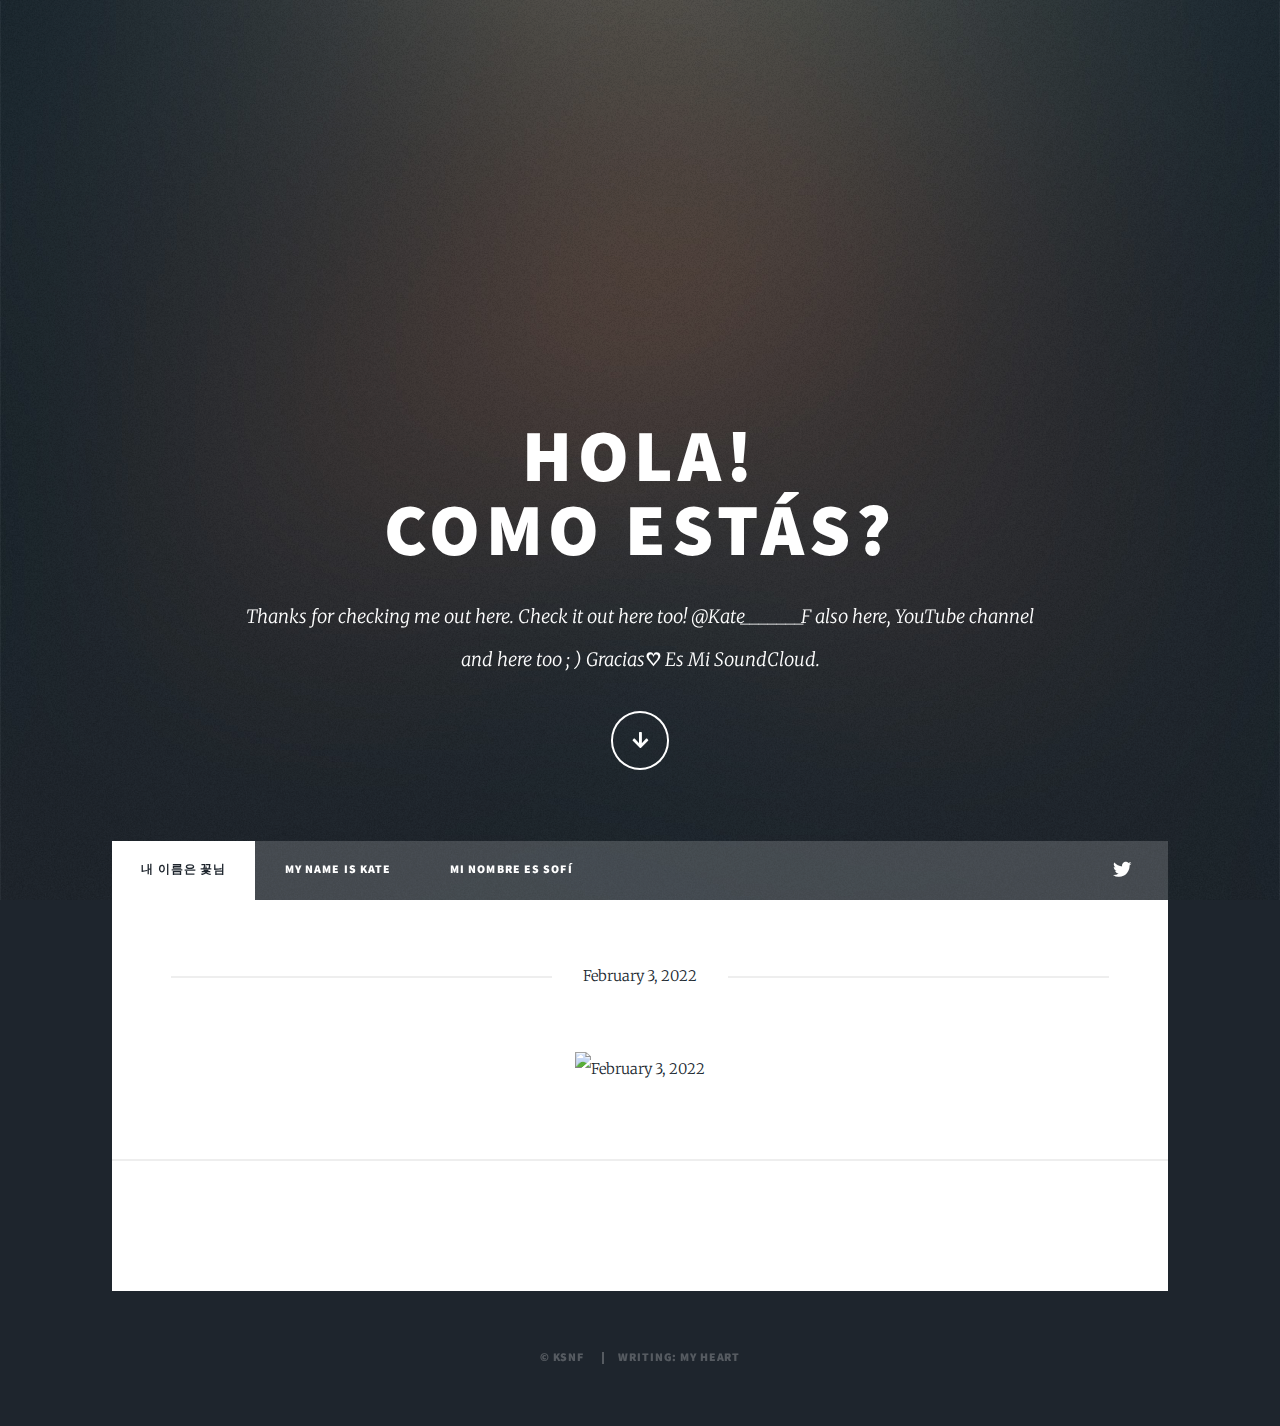
==== index.html @ 017db017 "Add files via upload" ====
<!DOCTYPE HTML>
<!--
	Massively by HTML5 UP
	html5up.net | @ajlkn
	Free for personal and commercial use under the CCA 3.0 license (html5up.net/license)
-->
<html>

<head>
    <title>Kate Sofí N'Flower :D 꽃님</title>
    <link rel="shortcut icon" href="images/favicon.jpg">
    <meta charset="utf-8" />
    <meta name="viewport" content="width=device-width, initial-scale=1, user-scalable=no" />
    <link rel="stylesheet" href="assets/css/main.css" />
    <noscript>
        <link rel="stylesheet" href="assets/css/noscript.css" />
    </noscript>
</head>

<body class="is-preload">

    <!-- Wrapper -->
    <div id="wrapper" class="fade-in">

        <!-- Intro -->
        <div id="intro">
            <h1>Hola!<br />
                Como Estás?</h1>
            <p>Thanks for checking me out here. Check it out here too! <a href="https://twitter.com/Kate_______F">@Kate_______F</a> also here, <a href="http://www.youtube.com/channel/UCAyPNkXeCRM6G9emBS58mYw">YouTube channel</a><br />
                and here too ; ) Gracias♡ <a href="https://soundcloud.app.goo.gl/7idDc">Es Mi SoundCloud</a>.</p>
            <ul class="actions">
                <li><a href="#header" class="button icon solid solo fa-arrow-down scrolly">Continue</a></li>
            </ul>
        </div>

        <!-- Header -->
        <header id="header">
            <a href="index.html" class="logo">꽃님</a>
        </header>

        <!-- Nav -->
        <nav id="nav">
            <ul class="links">
                <li class="active"><a href="index.html">내 이름은 꽃님</a></li>
                <li><a href="generic.html">My name is Kate</a></li>
                <li><a href="elements.html">Mi Nombre es Sofí</a></li>
            </ul>
            <ul class="icons">
                <li><a href="https://twitter.com/Kate_______F" class="icon brands fa-twitter"><span class="label">Twitter</span></a></li>
                <!--<li><a href="#" class="icon brands fa-facebook-f"><span class="label">Facebook</span></a></li>-->
                <!--<li><a href="#" class="icon brands fa-instagram"><span class="label">Instagram</span></a></li>-->
                <!--<li><a href="#" class="icon brands fa-github"><span class="label">GitHub</span></a></li>-->
            </ul>
        </nav>

        <!-- Main -->
        <div id="main">

            <!-- Featured Post -->
            <article class="post featured">
                <header class="major">
                    <span class="date">February 3, 2022</span>
                    <!--<h2><a href="#">And this is a<br />
                            massive headline</a></h2>
                    <p>Aenean ornare velit lacus varius enim ullamcorper proin aliquam<br />
                        facilisis ante sed etiam magna interdum congue. Lorem ipsum dolor<br />
                        amet nullam sed etiam veroeros.</p>-->
                </header>
                <a href="#" class="image main"><img src="images/pic01.png" alt="February 3, 2022" /></a>
                <!--<ul class="actions special">
                    <li><a href="#" class="button large">Full Story</a></li>
                </ul>-->
            </article>

            <!-- Posts -->
            <!--<section class="posts">
                <article>
                    <header>
                        <span class="date">April 24, 2017</span>
                        <h2><a href="#">Sed magna<br />
                                ipsum faucibus</a></h2>
                    </header>
                    <a href="#" class="image fit"><img src="images/pic02.jpg" alt="" /></a>
                    <p>Donec eget ex magna. Interdum et malesuada fames ac ante ipsum primis in faucibus. Pellentesque venenatis dolor imperdiet dolor mattis sagittis magna etiam.</p>
                    <ul class="actions special">
                        <li><a href="#" class="button">Full Story</a></li>
                    </ul>
                </article>
                <article>
                    <header>
                        <span class="date">April 22, 2017</span>
                        <h2><a href="#">Primis eget<br />
                                imperdiet lorem</a></h2>
                    </header>
                    <a href="#" class="image fit"><img src="images/pic03.jpg" alt="" /></a>
                    <p>Donec eget ex magna. Interdum et malesuada fames ac ante ipsum primis in faucibus. Pellentesque venenatis dolor imperdiet dolor mattis sagittis magna etiam.</p>
                    <ul class="actions special">
                        <li><a href="#" class="button">Full Story</a></li>
                    </ul>
                </article>
                <article>
                    <header>
                        <span class="date">April 18, 2017</span>
                        <h2><a href="#">Ante mattis<br />
                                interdum dolor</a></h2>
                    </header>
                    <a href="#" class="image fit"><img src="images/pic04.jpg" alt="" /></a>
                    <p>Donec eget ex magna. Interdum et malesuada fames ac ante ipsum primis in faucibus. Pellentesque venenatis dolor imperdiet dolor mattis sagittis magna etiam.</p>
                    <ul class="actions special">
                        <li><a href="#" class="button">Full Story</a></li>
                    </ul>
                </article>
                <article>
                    <header>
                        <span class="date">April 14, 2017</span>
                        <h2><a href="#">Tempus sed<br />
                                nulla imperdiet</a></h2>
                    </header>
                    <a href="#" class="image fit"><img src="images/pic05.jpg" alt="" /></a>
                    <p>Donec eget ex magna. Interdum et malesuada fames ac ante ipsum primis in faucibus. Pellentesque venenatis dolor imperdiet dolor mattis sagittis magna etiam.</p>
                    <ul class="actions special">
                        <li><a href="#" class="button">Full Story</a></li>
                    </ul>
                </article>
                <article>
                    <header>
                        <span class="date">April 11, 2017</span>
                        <h2><a href="#">Odio magna<br />
                                sed consectetur</a></h2>
                    </header>
                    <a href="#" class="image fit"><img src="images/pic06.jpg" alt="" /></a>
                    <p>Donec eget ex magna. Interdum et malesuada fames ac ante ipsum primis in faucibus. Pellentesque venenatis dolor imperdiet dolor mattis sagittis magna etiam.</p>
                    <ul class="actions special">
                        <li><a href="#" class="button">Full Story</a></li>
                    </ul>
                </article>
                <article>
                    <header>
                        <span class="date">April 7, 2017</span>
                        <h2><a href="#">Augue lorem<br />
                                primis vestibulum</a></h2>
                    </header>
                    <a href="#" class="image fit"><img src="images/pic07.jpg" alt="" /></a>
                    <p>Donec eget ex magna. Interdum et malesuada fames ac ante ipsum primis in faucibus. Pellentesque venenatis dolor imperdiet dolor mattis sagittis magna etiam.</p>
                    <ul class="actions special">
                        <li><a href="#" class="button">Full Story</a></li>
                    </ul>
                </article>
            </section>-->

            <!-- Footer -->
            <footer>
                <div class="pagination">
                    <!--<a href="#" class="previous">Prev</a>
                    <a href="#" class="page active">1</a>
                    <a href="#" class="page">2</a>
                    <a href="#" class="page">3</a>
                    <span class="extra">&hellip;</span>
                    <a href="#" class="page">8</a>
                    <a href="#" class="page">9</a>
                    <a href="#" class="page">10</a>
                    <a href="#" class="next">Next</a>-->
                </div>
            </footer>

        </div>

        <!-- Footer -->
        <!--<footer id="footer">
            <section>
                <form method="post" action="#">
                    <div class="fields">
                        <div class="field">
                            <label for="name">Name</label>
                            <input type="text" name="name" id="name" />
                        </div>
                        <div class="field">
                            <label for="email">Email</label>
                            <input type="text" name="email" id="email" />
                        </div>
                        <div class="field">
                            <label for="message">Message</label>
                            <textarea name="message" id="message" rows="3"></textarea>
                        </div>
                    </div>
                    <ul class="actions">
                        <li><input type="submit" value="Send Message" /></li>
                    </ul>
                </form>
            </section>
            <section class="split contact">
                <section class="alt">
                    <h3>Address</h3>
                    <p>1234 Somewhere Road #87257<br />
                        Nashville, TN 00000-0000</p>
                </section>
                <section>
                    <h3>Phone</h3>
                    <p><a href="#">(000) 000-0000</a></p>
                </section>
                <section>
                    <h3>Email</h3>
                    <p><a href="#">info@untitled.tld</a></p>
                </section>
                <section>
                    <h3>Social</h3>
                    <ul class="icons alt">
                        <li><a href="#" class="icon brands alt fa-twitter"><span class="label">Twitter</span></a></li>
                        <li><a href="#" class="icon brands alt fa-facebook-f"><span class="label">Facebook</span></a></li>
                        <li><a href="#" class="icon brands alt fa-instagram"><span class="label">Instagram</span></a></li>
                        <li><a href="#" class="icon brands alt fa-github"><span class="label">GitHub</span></a></li>
                    </ul>
                </section>
            </section>
        </footer>-->

        <!-- Copyright -->
        <div id="copyright">
            <ul>
                <li>&copy; KSNF</li>
                <li>writing: <a href="https://brunch.co.kr/@mellamosofi">my heart</a></li>
            </ul>
        </div>

    </div>

    <!-- Scripts -->
    <script src="assets/js/jquery.min.js"></script>
    <script src="assets/js/jquery.scrollex.min.js"></script>
    <script src="assets/js/jquery.scrolly.min.js"></script>
    <script src="assets/js/browser.min.js"></script>
    <script src="assets/js/breakpoints.min.js"></script>
    <script src="assets/js/util.js"></script>
    <script src="assets/js/main.js"></script>

</body></html>
---- assets/css/main.css ----
@import url(fontawesome-all.min.css);
@import url("https://fonts.googleapis.com/css?family=Merriweather:300,700,300italic,700italic|Source+Sans+Pro:900");

/*
	Massively by HTML5 UP
	html5up.net | @ajlkn
	Free for personal and commercial use under the CCA 3.0 license (html5up.net/license)
*/

html, body, div, span, applet, object,
iframe, h1, h2, h3, h4, h5, h6, p, blockquote,
pre, a, abbr, acronym, address, big, cite,
code, del, dfn, em, img, ins, kbd, q, s, samp,
small, strike, strong, sub, sup, tt, var, b,
u, i, center, dl, dt, dd, ol, ul, li, fieldset,
form, label, legend, table, caption, tbody,
tfoot, thead, tr, th, td, article, aside,
canvas, details, embed, figure, figcaption,
footer, header, hgroup, menu, nav, output, ruby,
section, summary, time, mark, audio, video {
	margin: 0;
	padding: 0;
	border: 0;
	font-size: 100%;
	font: inherit;
	vertical-align: baseline;}

article, aside, details, figcaption, figure,
footer, header, hgroup, menu, nav, section {
	display: block;}

body {
	line-height: 1;
}

ol, ul {
	list-style: none;
}

blockquote, q {
	quotes: none;
}

	blockquote:before, blockquote:after, q:before, q:after {
		content: '';
		content: none;
	}

table {
	border-collapse: collapse;
	border-spacing: 0;
}

body {
	-webkit-text-size-adjust: none;
}

mark {
	background-color: transparent;
	color: inherit;
}

input::-moz-focus-inner {
	border: 0;
	padding: 0;
}

input, select, textarea {
	-moz-appearance: none;
	-webkit-appearance: none;
	-ms-appearance: none;
	appearance: none;
}

/* Basic */

	@-ms-viewport {
		width: device-width;
	}

	body {
		-ms-overflow-style: scrollbar;
	}

	@media screen and (max-width: 480px) {

		html, body {
			min-width: 320px;
		}

	}

	html {
		box-sizing: border-box;
	}

	*, *:before, *:after {
		box-sizing: inherit;
	}

	body {
		background-color: #1e252d;
	}

		body.is-preload *, body.is-preload *:before, body.is-preload *:after {
			-moz-animation: none !important;
			-webkit-animation: none !important;
			-ms-animation: none !important;
			animation: none !important;
			-moz-transition: none !important;
			-webkit-transition: none !important;
			-ms-transition: none !important;
			transition: none !important;
		}

/* Type */

	html {
		font-size: 16pt;
	}

		@media screen and (max-width: 1680px) {

			html {
				font-size: 12pt;
			}

		}

		@media screen and (max-width: 1280px) {

			html {
				font-size: 11pt;
			}

		}

		@media screen and (max-width: 360px) {

			html {
				font-size: 10pt;
			}

		}

	body {
		color: #212931;
	}

	body, input, select, textarea {
		font-family: "Merriweather", Georgia, serif;
		font-weight: 300;
		font-size: 1rem;
		line-height: 2.375;
	}

	a {
		-moz-transition: color 0.2s ease-in-out, background-color 0.2s ease-in-out, border-color 0.2s ease-in-out, box-shadow 0.2s ease-in-out;
		-webkit-transition: color 0.2s ease-in-out, background-color 0.2s ease-in-out, border-color 0.2s ease-in-out, box-shadow 0.2s ease-in-out;
		-ms-transition: color 0.2s ease-in-out, background-color 0.2s ease-in-out, border-color 0.2s ease-in-out, box-shadow 0.2s ease-in-out;
		transition: color 0.2s ease-in-out, background-color 0.2s ease-in-out, border-color 0.2s ease-in-out, box-shadow 0.2s ease-in-out;
		bNorder-bottom: dotted 1px;
		text-decoration: none;
	}

		a:hover {
			border-bottom-color: transparent;
		}

	strong, b {
		font-weight: 600;
	}

	em, i {
		font-style: italic;
	}

	p {
		text-align: justify;
		margin: 0 0 2rem 0;
	}

	h1, h2, h3, h4, h5, h6 {
		font-family: "Source Sans Pro", Helvetica, sans-serif;
		font-weight: 900;
		line-height: 1.5;
		letter-spacing: 0.075em;
		text-transform: uppercase;
		margin: 0 0 1rem 0;
	}

		h1 a, h2 a, h3 a, h4 a, h5 a, h6 a {
			border-bottom: 0;
			color: inherit;
			text-decoration: none;
		}

	h1 {
		font-size: 4rem;
		line-height: 1.1;
		margin: 0 0 2rem 0;
	}

	h2 {
		font-size: 1.75rem;
		line-height: 1.3;
		margin: 0 0 1.5rem 0;
	}

	h3 {
		font-size: 1.25rem;
		margin: 0 0 1.5rem 0;
	}

	h4 {
		font-size: 1rem;
	}

	h5 {
		font-size: 0.9rem;
	}

	h6 {
		font-size: 0.8rem;
	}

	sub {
		font-size: 0.8rem;
		position: relative;
		top: 0.5rem;
	}

	sup {
		font-size: 0.8rem;
		position: relative;
		top: -0.5rem;
	}

	blockquote {
		border-left: solid 4px;
		font-style: italic;
		margin: 0 0 2rem 0;
		padding: 0.5rem 0 0.5rem 2rem;
	}

	code {
		border: solid 2px;
		font-family: "Courier New", monospace;
		font-size: 0.9rem;
		margin: 0 0.25rem;
		padding: 0.25rem 0.65rem;
	}

	pre {
		-webkit-overflow-scrolling: touch;
		font-family: "Courier New", monospace;
		font-size: 0.9rem;
		margin: 0 0 2rem 0;
	}

		pre code {
			display: block;
			line-height: 1.75;
			padding: 1rem 1.5rem;
			overflow-x: auto;
		}

	hr {
		border: 0;
		border-bottom: solid 2px;
		margin: 3rem 0;
	}

		hr.major {
			margin: 5rem 0;
		}

	.align-left {
		text-align: left;
	}

	.align-center {
		text-align: center;
	}

	.align-right {
		text-align: right;
	}

	input, select, textarea {
		color: #212931;
	}

	a {
		color: #212931;
		border-bottom-color: rgba(33, 41, 49, 0.5);
	}

		a:hover {
			border-bottom-color: transparent;
			color: #18bfef !important;
		}

	strong, b {
		color: #212931;
	}

	h1, h2, h3, h4, h5, h6 {
		color: #212931;
	}

	blockquote {
		border-left-color: #eeeeee;
	}

	code {
		background: rgba(220, 220, 220, 0.25);
		border-color: #eeeeee;
	}

	hr {
		border-bottom-color: #eeeeee;
	}

/* Row */

	.row {
		display: flex;
		flex-wrap: wrap;
		box-sizing: border-box;
		align-items: stretch;
	}

		.row > * {
			box-sizing: border-box;
		}

		.row.gtr-uniform > * > :last-child {
			margin-bottom: 0;
		}

		.row.aln-left {
			justify-content: flex-start;
		}

		.row.aln-center {
			justify-content: center;
		}

		.row.aln-right {
			justify-content: flex-end;
		}

		.row.aln-top {
			align-items: flex-start;
		}

		.row.aln-middle {
			align-items: center;
		}

		.row.aln-bottom {
			align-items: flex-end;
		}

		.row > .imp {
			order: -1;
		}

		.row > .col-1 {
			width: 8.33333%;
		}

		.row > .off-1 {
			margin-left: 8.33333%;
		}

		.row > .col-2 {
			width: 16.66667%;
		}

		.row > .off-2 {
			margin-left: 16.66667%;
		}

		.row > .col-3 {
			width: 25%;
		}

		.row > .off-3 {
			margin-left: 25%;
		}

		.row > .col-4 {
			width: 33.33333%;
		}

		.row > .off-4 {
			margin-left: 33.33333%;
		}

		.row > .col-5 {
			width: 41.66667%;
		}

		.row > .off-5 {
			margin-left: 41.66667%;
		}

		.row > .col-6 {
			width: 50%;
		}

		.row > .off-6 {
			margin-left: 50%;
		}

		.row > .col-7 {
			width: 58.33333%;
		}

		.row > .off-7 {
			margin-left: 58.33333%;
		}

		.row > .col-8 {
			width: 66.66667%;
		}

		.row > .off-8 {
			margin-left: 66.66667%;
		}

		.row > .col-9 {
			width: 75%;
		}

		.row > .off-9 {
			margin-left: 75%;
		}

		.row > .col-10 {
			width: 83.33333%;
		}

		.row > .off-10 {
			margin-left: 83.33333%;
		}

		.row > .col-11 {
			width: 91.66667%;
		}

		.row > .off-11 {
			margin-left: 91.66667%;
		}

		.row > .col-12 {
			width: 100%;
		}

		.row > .off-12 {
			margin-left: 100%;
		}

		.row.gtr-0 {
			margin-top: 0;
			margin-left: 0rem;
		}

			.row.gtr-0 > * {
				padding: 0 0 0 0rem;
			}

			.row.gtr-0.gtr-uniform {
				margin-top: 0rem;
			}

				.row.gtr-0.gtr-uniform > * {
					padding-top: 0rem;
				}

		.row.gtr-25 {
			margin-top: 0;
			margin-left: -0.375rem;
		}

			.row.gtr-25 > * {
				padding: 0 0 0 0.375rem;
			}

			.row.gtr-25.gtr-uniform {
				margin-top: -0.375rem;
			}

				.row.gtr-25.gtr-uniform > * {
					padding-top: 0.375rem;
				}

		.row.gtr-50 {
			margin-top: 0;
			margin-left: -0.75rem;
		}

			.row.gtr-50 > * {
				padding: 0 0 0 0.75rem;
			}

			.row.gtr-50.gtr-uniform {
				margin-top: -0.75rem;
			}

				.row.gtr-50.gtr-uniform > * {
					padding-top: 0.75rem;
				}

		.row {
			margin-top: 0;
			margin-left: -1.5rem;
		}

			.row > * {
				padding: 0 0 0 1.5rem;
			}

			.row.gtr-uniform {
				margin-top: -1.5rem;
			}

				.row.gtr-uniform > * {
					padding-top: 1.5rem;
				}

		.row.gtr-150 {
			margin-top: 0;
			margin-left: -2.25rem;
		}

			.row.gtr-150 > * {
				padding: 0 0 0 2.25rem;
			}

			.row.gtr-150.gtr-uniform {
				margin-top: -2.25rem;
			}

				.row.gtr-150.gtr-uniform > * {
					padding-top: 2.25rem;
				}

		.row.gtr-200 {
			margin-top: 0;
			margin-left: -3rem;
		}

			.row.gtr-200 > * {
				padding: 0 0 0 3rem;
			}

			.row.gtr-200.gtr-uniform {
				margin-top: -3rem;
			}

				.row.gtr-200.gtr-uniform > * {
					padding-top: 3rem;
				}

		@media screen and (max-width: 1680px) {

			.row {
				display: flex;
				flex-wrap: wrap;
				box-sizing: border-box;
				align-items: stretch;
			}

				.row > * {
					box-sizing: border-box;
				}

				.row.gtr-uniform > * > :last-child {
					margin-bottom: 0;
				}

				.row.aln-left {
					justify-content: flex-start;
				}

				.row.aln-center {
					justify-content: center;
				}

				.row.aln-right {
					justify-content: flex-end;
				}

				.row.aln-top {
					align-items: flex-start;
				}

				.row.aln-middle {
					align-items: center;
				}

				.row.aln-bottom {
					align-items: flex-end;
				}

				.row > .imp-xlarge {
					order: -1;
				}

				.row > .col-1-xlarge {
					width: 8.33333%;
				}

				.row > .off-1-xlarge {
					margin-left: 8.33333%;
				}

				.row > .col-2-xlarge {
					width: 16.66667%;
				}

				.row > .off-2-xlarge {
					margin-left: 16.66667%;
				}

				.row > .col-3-xlarge {
					width: 25%;
				}

				.row > .off-3-xlarge {
					margin-left: 25%;
				}

				.row > .col-4-xlarge {
					width: 33.33333%;
				}

				.row > .off-4-xlarge {
					margin-left: 33.33333%;
				}

				.row > .col-5-xlarge {
					width: 41.66667%;
				}

				.row > .off-5-xlarge {
					margin-left: 41.66667%;
				}

				.row > .col-6-xlarge {
					width: 50%;
				}

				.row > .off-6-xlarge {
					margin-left: 50%;
				}

				.row > .col-7-xlarge {
					width: 58.33333%;
				}

				.row > .off-7-xlarge {
					margin-left: 58.33333%;
				}

				.row > .col-8-xlarge {
					width: 66.66667%;
				}

				.row > .off-8-xlarge {
					margin-left: 66.66667%;
				}

				.row > .col-9-xlarge {
					width: 75%;
				}

				.row > .off-9-xlarge {
					margin-left: 75%;
				}

				.row > .col-10-xlarge {
					width: 83.33333%;
				}

				.row > .off-10-xlarge {
					margin-left: 83.33333%;
				}

				.row > .col-11-xlarge {
					width: 91.66667%;
				}

				.row > .off-11-xlarge {
					margin-left: 91.66667%;
				}

				.row > .col-12-xlarge {
					width: 100%;
				}

				.row > .off-12-xlarge {
					margin-left: 100%;
				}

				.row.gtr-0 {
					margin-top: 0;
					margin-left: 0rem;
				}

					.row.gtr-0 > * {
						padding: 0 0 0 0rem;
					}

					.row.gtr-0.gtr-uniform {
						margin-top: 0rem;
					}

						.row.gtr-0.gtr-uniform > * {
							padding-top: 0rem;
						}

				.row.gtr-25 {
					margin-top: 0;
					margin-left: -0.375rem;
				}

					.row.gtr-25 > * {
						padding: 0 0 0 0.375rem;
					}

					.row.gtr-25.gtr-uniform {
						margin-top: -0.375rem;
					}

						.row.gtr-25.gtr-uniform > * {
							padding-top: 0.375rem;
						}

				.row.gtr-50 {
					margin-top: 0;
					margin-left: -0.75rem;
				}

					.row.gtr-50 > * {
						padding: 0 0 0 0.75rem;
					}

					.row.gtr-50.gtr-uniform {
						margin-top: -0.75rem;
					}

						.row.gtr-50.gtr-uniform > * {
							padding-top: 0.75rem;
						}

				.row {
					margin-top: 0;
					margin-left: -1.5rem;
				}

					.row > * {
						padding: 0 0 0 1.5rem;
					}

					.row.gtr-uniform {
						margin-top: -1.5rem;
					}

						.row.gtr-uniform > * {
							padding-top: 1.5rem;
						}

				.row.gtr-150 {
					margin-top: 0;
					margin-left: -2.25rem;
				}

					.row.gtr-150 > * {
						padding: 0 0 0 2.25rem;
					}

					.row.gtr-150.gtr-uniform {
						margin-top: -2.25rem;
					}

						.row.gtr-150.gtr-uniform > * {
							padding-top: 2.25rem;
						}

				.row.gtr-200 {
					margin-top: 0;
					margin-left: -3rem;
				}

					.row.gtr-200 > * {
						padding: 0 0 0 3rem;
					}

					.row.gtr-200.gtr-uniform {
						margin-top: -3rem;
					}

						.row.gtr-200.gtr-uniform > * {
							padding-top: 3rem;
						}

		}

		@media screen and (max-width: 1280px) {

			.row {
				display: flex;
				flex-wrap: wrap;
				box-sizing: border-box;
				align-items: stretch;
			}

				.row > * {
					box-sizing: border-box;
				}

				.row.gtr-uniform > * > :last-child {
					margin-bottom: 0;
				}

				.row.aln-left {
					justify-content: flex-start;
				}

				.row.aln-center {
					justify-content: center;
				}

				.row.aln-right {
					justify-content: flex-end;
				}

				.row.aln-top {
					align-items: flex-start;
				}

				.row.aln-middle {
					align-items: center;
				}

				.row.aln-bottom {
					align-items: flex-end;
				}

				.row > .imp-large {
					order: -1;
				}

				.row > .col-1-large {
					width: 8.33333%;
				}

				.row > .off-1-large {
					margin-left: 8.33333%;
				}

				.row > .col-2-large {
					width: 16.66667%;
				}

				.row > .off-2-large {
					margin-left: 16.66667%;
				}

				.row > .col-3-large {
					width: 25%;
				}

				.row > .off-3-large {
					margin-left: 25%;
				}

				.row > .col-4-large {
					width: 33.33333%;
				}

				.row > .off-4-large {
					margin-left: 33.33333%;
				}

				.row > .col-5-large {
					width: 41.66667%;
				}

				.row > .off-5-large {
					margin-left: 41.66667%;
				}

				.row > .col-6-large {
					width: 50%;
				}

				.row > .off-6-large {
					margin-left: 50%;
				}

				.row > .col-7-large {
					width: 58.33333%;
				}

				.row > .off-7-large {
					margin-left: 58.33333%;
				}

				.row > .col-8-large {
					width: 66.66667%;
				}

				.row > .off-8-large {
					margin-left: 66.66667%;
				}

				.row > .col-9-large {
					width: 75%;
				}

				.row > .off-9-large {
					margin-left: 75%;
				}

				.row > .col-10-large {
					width: 83.33333%;
				}

				.row > .off-10-large {
					margin-left: 83.33333%;
				}

				.row > .col-11-large {
					width: 91.66667%;
				}

				.row > .off-11-large {
					margin-left: 91.66667%;
				}

				.row > .col-12-large {
					width: 100%;
				}

				.row > .off-12-large {
					margin-left: 100%;
				}

				.row.gtr-0 {
					margin-top: 0;
					margin-left: 0rem;
				}

					.row.gtr-0 > * {
						padding: 0 0 0 0rem;
					}

					.row.gtr-0.gtr-uniform {
						margin-top: 0rem;
					}

						.row.gtr-0.gtr-uniform > * {
							padding-top: 0rem;
						}

				.row.gtr-25 {
					margin-top: 0;
					margin-left: -0.375rem;
				}

					.row.gtr-25 > * {
						padding: 0 0 0 0.375rem;
					}

					.row.gtr-25.gtr-uniform {
						margin-top: -0.375rem;
					}

						.row.gtr-25.gtr-uniform > * {
							padding-top: 0.375rem;
						}

				.row.gtr-50 {
					margin-top: 0;
					margin-left: -0.75rem;
				}

					.row.gtr-50 > * {
						padding: 0 0 0 0.75rem;
					}

					.row.gtr-50.gtr-uniform {
						margin-top: -0.75rem;
					}

						.row.gtr-50.gtr-uniform > * {
							padding-top: 0.75rem;
						}

				.row {
					margin-top: 0;
					margin-left: -1.5rem;
				}

					.row > * {
						padding: 0 0 0 1.5rem;
					}

					.row.gtr-uniform {
						margin-top: -1.5rem;
					}

						.row.gtr-uniform > * {
							padding-top: 1.5rem;
						}

				.row.gtr-150 {
					margin-top: 0;
					margin-left: -2.25rem;
				}

					.row.gtr-150 > * {
						padding: 0 0 0 2.25rem;
					}

					.row.gtr-150.gtr-uniform {
						margin-top: -2.25rem;
					}

						.row.gtr-150.gtr-uniform > * {
							padding-top: 2.25rem;
						}

				.row.gtr-200 {
					margin-top: 0;
					margin-left: -3rem;
				}

					.row.gtr-200 > * {
						padding: 0 0 0 3rem;
					}

					.row.gtr-200.gtr-uniform {
						margin-top: -3rem;
					}

						.row.gtr-200.gtr-uniform > * {
							padding-top: 3rem;
						}

		}

		@media screen and (max-width: 980px) {

			.row {
				display: flex;
				flex-wrap: wrap;
				box-sizing: border-box;
				align-items: stretch;
			}

				.row > * {
					box-sizing: border-box;
				}

				.row.gtr-uniform > * > :last-child {
					margin-bottom: 0;
				}

				.row.aln-left {
					justify-content: flex-start;
				}

				.row.aln-center {
					justify-content: center;
				}

				.row.aln-right {
					justify-content: flex-end;
				}

				.row.aln-top {
					align-items: flex-start;
				}

				.row.aln-middle {
					align-items: center;
				}

				.row.aln-bottom {
					align-items: flex-end;
				}

				.row > .imp-medium {
					order: -1;
				}

				.row > .col-1-medium {
					width: 8.33333%;
				}

				.row > .off-1-medium {
					margin-left: 8.33333%;
				}

				.row > .col-2-medium {
					width: 16.66667%;
				}

				.row > .off-2-medium {
					margin-left: 16.66667%;
				}

				.row > .col-3-medium {
					width: 25%;
				}

				.row > .off-3-medium {
					margin-left: 25%;
				}

				.row > .col-4-medium {
					width: 33.33333%;
				}

				.row > .off-4-medium {
					margin-left: 33.33333%;
				}

				.row > .col-5-medium {
					width: 41.66667%;
				}

				.row > .off-5-medium {
					margin-left: 41.66667%;
				}

				.row > .col-6-medium {
					width: 50%;
				}

				.row > .off-6-medium {
					margin-left: 50%;
				}

				.row > .col-7-medium {
					width: 58.33333%;
				}

				.row > .off-7-medium {
					margin-left: 58.33333%;
				}

				.row > .col-8-medium {
					width: 66.66667%;
				}

				.row > .off-8-medium {
					margin-left: 66.66667%;
				}

				.row > .col-9-medium {
					width: 75%;
				}

				.row > .off-9-medium {
					margin-left: 75%;
				}

				.row > .col-10-medium {
					width: 83.33333%;
				}

				.row > .off-10-medium {
					margin-left: 83.33333%;
				}

				.row > .col-11-medium {
					width: 91.66667%;
				}

				.row > .off-11-medium {
					margin-left: 91.66667%;
				}

				.row > .col-12-medium {
					width: 100%;
				}

				.row > .off-12-medium {
					margin-left: 100%;
				}

				.row.gtr-0 {
					margin-top: 0;
					margin-left: 0rem;
				}

					.row.gtr-0 > * {
						padding: 0 0 0 0rem;
					}

					.row.gtr-0.gtr-uniform {
						margin-top: 0rem;
					}

						.row.gtr-0.gtr-uniform > * {
							padding-top: 0rem;
						}

				.row.gtr-25 {
					margin-top: 0;
					margin-left: -0.375rem;
				}

					.row.gtr-25 > * {
						padding: 0 0 0 0.375rem;
					}

					.row.gtr-25.gtr-uniform {
						margin-top: -0.375rem;
					}

						.row.gtr-25.gtr-uniform > * {
							padding-top: 0.375rem;
						}

				.row.gtr-50 {
					margin-top: 0;
					margin-left: -0.75rem;
				}

					.row.gtr-50 > * {
						padding: 0 0 0 0.75rem;
					}

					.row.gtr-50.gtr-uniform {
						margin-top: -0.75rem;
					}

						.row.gtr-50.gtr-uniform > * {
							padding-top: 0.75rem;
						}

				.row {
					margin-top: 0;
					margin-left: -1.5rem;
				}

					.row > * {
						padding: 0 0 0 1.5rem;
					}

					.row.gtr-uniform {
						margin-top: -1.5rem;
					}

						.row.gtr-uniform > * {
							padding-top: 1.5rem;
						}

				.row.gtr-150 {
					margin-top: 0;
					margin-left: -2.25rem;
				}

					.row.gtr-150 > * {
						padding: 0 0 0 2.25rem;
					}

					.row.gtr-150.gtr-uniform {
						margin-top: -2.25rem;
					}

						.row.gtr-150.gtr-uniform > * {
							padding-top: 2.25rem;
						}

				.row.gtr-200 {
					margin-top: 0;
					margin-left: -3rem;
				}

					.row.gtr-200 > * {
						padding: 0 0 0 3rem;
					}

					.row.gtr-200.gtr-uniform {
						margin-top: -3rem;
					}

						.row.gtr-200.gtr-uniform > * {
							padding-top: 3rem;
						}

		}

		@media screen and (max-width: 736px) {

			.row {
				display: flex;
				flex-wrap: wrap;
				box-sizing: border-box;
				align-items: stretch;
			}

				.row > * {
					box-sizing: border-box;
				}

				.row.gtr-uniform > * > :last-child {
					margin-bottom: 0;
				}

				.row.aln-left {
					justify-content: flex-start;
				}

				.row.aln-center {
					justify-content: center;
				}

				.row.aln-right {
					justify-content: flex-end;
				}

				.row.aln-top {
					align-items: flex-start;
				}

				.row.aln-middle {
					align-items: center;
				}

				.row.aln-bottom {
					align-items: flex-end;
				}

				.row > .imp-small {
					order: -1;
				}

				.row > .col-1-small {
					width: 8.33333%;
				}

				.row > .off-1-small {
					margin-left: 8.33333%;
				}

				.row > .col-2-small {
					width: 16.66667%;
				}

				.row > .off-2-small {
					margin-left: 16.66667%;
				}

				.row > .col-3-small {
					width: 25%;
				}

				.row > .off-3-small {
					margin-left: 25%;
				}

				.row > .col-4-small {
					width: 33.33333%;
				}

				.row > .off-4-small {
					margin-left: 33.33333%;
				}

				.row > .col-5-small {
					width: 41.66667%;
				}

				.row > .off-5-small {
					margin-left: 41.66667%;
				}

				.row > .col-6-small {
					width: 50%;
				}

				.row > .off-6-small {
					margin-left: 50%;
				}

				.row > .col-7-small {
					width: 58.33333%;
				}

				.row > .off-7-small {
					margin-left: 58.33333%;
				}

				.row > .col-8-small {
					width: 66.66667%;
				}

				.row > .off-8-small {
					margin-left: 66.66667%;
				}

				.row > .col-9-small {
					width: 75%;
				}

				.row > .off-9-small {
					margin-left: 75%;
				}

				.row > .col-10-small {
					width: 83.33333%;
				}

				.row > .off-10-small {
					margin-left: 83.33333%;
				}

				.row > .col-11-small {
					width: 91.66667%;
				}

				.row > .off-11-small {
					margin-left: 91.66667%;
				}

				.row > .col-12-small {
					width: 100%;
				}

				.row > .off-12-small {
					margin-left: 100%;
				}

				.row.gtr-0 {
					margin-top: 0;
					margin-left: 0rem;
				}

					.row.gtr-0 > * {
						padding: 0 0 0 0rem;
					}

					.row.gtr-0.gtr-uniform {
						margin-top: 0rem;
					}

						.row.gtr-0.gtr-uniform > * {
							padding-top: 0rem;
						}

				.row.gtr-25 {
					margin-top: 0;
					margin-left: -0.375rem;
				}

					.row.gtr-25 > * {
						padding: 0 0 0 0.375rem;
					}

					.row.gtr-25.gtr-uniform {
						margin-top: -0.375rem;
					}

						.row.gtr-25.gtr-uniform > * {
							padding-top: 0.375rem;
						}

				.row.gtr-50 {
					margin-top: 0;
					margin-left: -0.75rem;
				}

					.row.gtr-50 > * {
						padding: 0 0 0 0.75rem;
					}

					.row.gtr-50.gtr-uniform {
						margin-top: -0.75rem;
					}

						.row.gtr-50.gtr-uniform > * {
							padding-top: 0.75rem;
						}

				.row {
					margin-top: 0;
					margin-left: -1.5rem;
				}

					.row > * {
						padding: 0 0 0 1.5rem;
					}

					.row.gtr-uniform {
						margin-top: -1.5rem;
					}

						.row.gtr-uniform > * {
							padding-top: 1.5rem;
						}

				.row.gtr-150 {
					margin-top: 0;
					margin-left: -2.25rem;
				}

					.row.gtr-150 > * {
						padding: 0 0 0 2.25rem;
					}

					.row.gtr-150.gtr-uniform {
						margin-top: -2.25rem;
					}

						.row.gtr-150.gtr-uniform > * {
							padding-top: 2.25rem;
						}

				.row.gtr-200 {
					margin-top: 0;
					margin-left: -3rem;
				}

					.row.gtr-200 > * {
						padding: 0 0 0 3rem;
					}

					.row.gtr-200.gtr-uniform {
						margin-top: -3rem;
					}

						.row.gtr-200.gtr-uniform > * {
							padding-top: 3rem;
						}

		}

		@media screen and (max-width: 480px) {

			.row {
				display: flex;
				flex-wrap: wrap;
				box-sizing: border-box;
				align-items: stretch;
			}

				.row > * {
					box-sizing: border-box;
				}

				.row.gtr-uniform > * > :last-child {
					margin-bottom: 0;
				}

				.row.aln-left {
					justify-content: flex-start;
				}

				.row.aln-center {
					justify-content: center;
				}

				.row.aln-right {
					justify-content: flex-end;
				}

				.row.aln-top {
					align-items: flex-start;
				}

				.row.aln-middle {
					align-items: center;
				}

				.row.aln-bottom {
					align-items: flex-end;
				}

				.row > .imp-xsmall {
					order: -1;
				}

				.row > .col-1-xsmall {
					width: 8.33333%;
				}

				.row > .off-1-xsmall {
					margin-left: 8.33333%;
				}

				.row > .col-2-xsmall {
					width: 16.66667%;
				}

				.row > .off-2-xsmall {
					margin-left: 16.66667%;
				}

				.row > .col-3-xsmall {
					width: 25%;
				}

				.row > .off-3-xsmall {
					margin-left: 25%;
				}

				.row > .col-4-xsmall {
					width: 33.33333%;
				}

				.row > .off-4-xsmall {
					margin-left: 33.33333%;
				}

				.row > .col-5-xsmall {
					width: 41.66667%;
				}

				.row > .off-5-xsmall {
					margin-left: 41.66667%;
				}

				.row > .col-6-xsmall {
					width: 50%;
				}

				.row > .off-6-xsmall {
					margin-left: 50%;
				}

				.row > .col-7-xsmall {
					width: 58.33333%;
				}

				.row > .off-7-xsmall {
					margin-left: 58.33333%;
				}

				.row > .col-8-xsmall {
					width: 66.66667%;
				}

				.row > .off-8-xsmall {
					margin-left: 66.66667%;
				}

				.row > .col-9-xsmall {
					width: 75%;
				}

				.row > .off-9-xsmall {
					margin-left: 75%;
				}

				.row > .col-10-xsmall {
					width: 83.33333%;
				}

				.row > .off-10-xsmall {
					margin-left: 83.33333%;
				}

				.row > .col-11-xsmall {
					width: 91.66667%;
				}

				.row > .off-11-xsmall {
					margin-left: 91.66667%;
				}

				.row > .col-12-xsmall {
					width: 100%;
				}

				.row > .off-12-xsmall {
					margin-left: 100%;
				}

				.row.gtr-0 {
					margin-top: 0;
					margin-left: 0rem;
				}

					.row.gtr-0 > * {
						padding: 0 0 0 0rem;
					}

					.row.gtr-0.gtr-uniform {
						margin-top: 0rem;
					}

						.row.gtr-0.gtr-uniform > * {
							padding-top: 0rem;
						}

				.row.gtr-25 {
					margin-top: 0;
					margin-left: -0.375rem;
				}

					.row.gtr-25 > * {
						padding: 0 0 0 0.375rem;
					}

					.row.gtr-25.gtr-uniform {
						margin-top: -0.375rem;
					}

						.row.gtr-25.gtr-uniform > * {
							padding-top: 0.375rem;
						}

				.row.gtr-50 {
					margin-top: 0;
					margin-left: -0.75rem;
				}

					.row.gtr-50 > * {
						padding: 0 0 0 0.75rem;
					}

					.row.gtr-50.gtr-uniform {
						margin-top: -0.75rem;
					}

						.row.gtr-50.gtr-uniform > * {
							padding-top: 0.75rem;
						}

				.row {
					margin-top: 0;
					margin-left: -1.5rem;
				}

					.row > * {
						padding: 0 0 0 1.5rem;
					}

					.row.gtr-uniform {
						margin-top: -1.5rem;
					}

						.row.gtr-uniform > * {
							padding-top: 1.5rem;
						}

				.row.gtr-150 {
					margin-top: 0;
					margin-left: -2.25rem;
				}

					.row.gtr-150 > * {
						padding: 0 0 0 2.25rem;
					}

					.row.gtr-150.gtr-uniform {
						margin-top: -2.25rem;
					}

						.row.gtr-150.gtr-uniform > * {
							padding-top: 2.25rem;
						}

				.row.gtr-200 {
					margin-top: 0;
					margin-left: -3rem;
				}

					.row.gtr-200 > * {
						padding: 0 0 0 3rem;
					}

					.row.gtr-200.gtr-uniform {
						margin-top: -3rem;
					}

						.row.gtr-200.gtr-uniform > * {
							padding-top: 3rem;
						}

		}

		@media screen and (max-width: 360px) {

			.row {
				display: flex;
				flex-wrap: wrap;
				box-sizing: border-box;
				align-items: stretch;
			}

				.row > * {
					box-sizing: border-box;
				}

				.row.gtr-uniform > * > :last-child {
					margin-bottom: 0;
				}

				.row.aln-left {
					justify-content: flex-start;
				}

				.row.aln-center {
					justify-content: center;
				}

				.row.aln-right {
					justify-content: flex-end;
				}

				.row.aln-top {
					align-items: flex-start;
				}

				.row.aln-middle {
					align-items: center;
				}

				.row.aln-bottom {
					align-items: flex-end;
				}

				.row > .imp-xxsmall {
					order: -1;
				}

				.row > .col-1-xxsmall {
					width: 8.33333%;
				}

				.row > .off-1-xxsmall {
					margin-left: 8.33333%;
				}

				.row > .col-2-xxsmall {
					width: 16.66667%;
				}

				.row > .off-2-xxsmall {
					margin-left: 16.66667%;
				}

				.row > .col-3-xxsmall {
					width: 25%;
				}

				.row > .off-3-xxsmall {
					margin-left: 25%;
				}

				.row > .col-4-xxsmall {
					width: 33.33333%;
				}

				.row > .off-4-xxsmall {
					margin-left: 33.33333%;
				}

				.row > .col-5-xxsmall {
					width: 41.66667%;
				}

				.row > .off-5-xxsmall {
					margin-left: 41.66667%;
				}

				.row > .col-6-xxsmall {
					width: 50%;
				}

				.row > .off-6-xxsmall {
					margin-left: 50%;
				}

				.row > .col-7-xxsmall {
					width: 58.33333%;
				}

				.row > .off-7-xxsmall {
					margin-left: 58.33333%;
				}

				.row > .col-8-xxsmall {
					width: 66.66667%;
				}

				.row > .off-8-xxsmall {
					margin-left: 66.66667%;
				}

				.row > .col-9-xxsmall {
					width: 75%;
				}

				.row > .off-9-xxsmall {
					margin-left: 75%;
				}

				.row > .col-10-xxsmall {
					width: 83.33333%;
				}

				.row > .off-10-xxsmall {
					margin-left: 83.33333%;
				}

				.row > .col-11-xxsmall {
					width: 91.66667%;
				}

				.row > .off-11-xxsmall {
					margin-left: 91.66667%;
				}

				.row > .col-12-xxsmall {
					width: 100%;
				}

				.row > .off-12-xxsmall {
					margin-left: 100%;
				}

				.row.gtr-0 {
					margin-top: 0;
					margin-left: 0rem;
				}

					.row.gtr-0 > * {
						padding: 0 0 0 0rem;
					}

					.row.gtr-0.gtr-uniform {
						margin-top: 0rem;
					}

						.row.gtr-0.gtr-uniform > * {
							padding-top: 0rem;
						}

				.row.gtr-25 {
					margin-top: 0;
					margin-left: -0.375rem;
				}

					.row.gtr-25 > * {
						padding: 0 0 0 0.375rem;
					}

					.row.gtr-25.gtr-uniform {
						margin-top: -0.375rem;
					}

						.row.gtr-25.gtr-uniform > * {
							padding-top: 0.375rem;
						}

				.row.gtr-50 {
					margin-top: 0;
					margin-left: -0.75rem;
				}

					.row.gtr-50 > * {
						padding: 0 0 0 0.75rem;
					}

					.row.gtr-50.gtr-uniform {
						margin-top: -0.75rem;
					}

						.row.gtr-50.gtr-uniform > * {
							padding-top: 0.75rem;
						}

				.row {
					margin-top: 0;
					margin-left: -1.5rem;
				}

					.row > * {
						padding: 0 0 0 1.5rem;
					}

					.row.gtr-uniform {
						margin-top: -1.5rem;
					}

						.row.gtr-uniform > * {
							padding-top: 1.5rem;
						}

				.row.gtr-150 {
					margin-top: 0;
					margin-left: -2.25rem;
				}

					.row.gtr-150 > * {
						padding: 0 0 0 2.25rem;
					}

					.row.gtr-150.gtr-uniform {
						margin-top: -2.25rem;
					}

						.row.gtr-150.gtr-uniform > * {
							padding-top: 2.25rem;
						}

				.row.gtr-200 {
					margin-top: 0;
					margin-left: -3rem;
				}

					.row.gtr-200 > * {
						padding: 0 0 0 3rem;
					}

					.row.gtr-200.gtr-uniform {
						margin-top: -3rem;
					}

						.row.gtr-200.gtr-uniform > * {
							padding-top: 3rem;
						}

		}

/* Box */

	.box {
		border: solid 2px;
		margin-bottom: 2rem;
		padding: 1.5rem;
	}

		.box > :last-child,
		.box > :last-child > :last-child,
		.box > :last-child > :last-child > :last-child {
			margin-bottom: 0;
		}

		.box.alt {
			border: 0;
			border-radius: 0;
			padding: 0;
		}

	.box {
		border-color: #eeeeee;
	}

/* Button */

	input[type="submit"],
	input[type="reset"],
	input[type="button"],
	button,
	.button {
		-moz-appearance: none;
		-webkit-appearance: none;
		-ms-appearance: none;
		appearance: none;
		-moz-transition: background-color 0.2s ease-in-out, box-shadow 0.2s ease-in-out, color 0.2s ease-in-out;
		-webkit-transition: background-color 0.2s ease-in-out, box-shadow 0.2s ease-in-out, color 0.2s ease-in-out;
		-ms-transition: background-color 0.2s ease-in-out, box-shadow 0.2s ease-in-out, color 0.2s ease-in-out;
		transition: background-color 0.2s ease-in-out, box-shadow 0.2s ease-in-out, color 0.2s ease-in-out;
		border: 0;
		border-radius: 0;
		cursor: pointer;
		display: inline-block;
		font-family: "Source Sans Pro", Helvetica, sans-serif;
		font-size: 0.8rem;
		font-weight: 900;
		letter-spacing: 0.075em;
		height: 3rem;
		line-height: 3rem;
		padding: 0 2rem;
		text-align: center;
		text-decoration: none;
		text-transform: uppercase;
		white-space: nowrap;
	}

		input[type="submit"].icon:before,
		input[type="reset"].icon:before,
		input[type="button"].icon:before,
		button.icon:before,
		.button.icon:before {
			margin-right: 0.5rem;
		}

		input[type="submit"].icon.solo,
		input[type="reset"].icon.solo,
		input[type="button"].icon.solo,
		button.icon.solo,
		.button.icon.solo {
			position: relative;
			width: 4rem;
			height: 4rem;
			line-height: 4rem;
			border-radius: 4rem;
			text-indent: 4rem;
			overflow: hidden;
			padding: 0;
			white-space: nowrap;
		}

			input[type="submit"].icon.solo:before,
			input[type="reset"].icon.solo:before,
			input[type="button"].icon.solo:before,
			button.icon.solo:before,
			.button.icon.solo:before {
				position: absolute;
				display: block;
				top: 0;
				left: 0;
				width: inherit;
				height: inherit;
				line-height: inherit;
				font-size: 1.25rem;
				margin-right: 0;
				text-align: center;
				text-indent: 0;
			}

		input[type="submit"].fit,
		input[type="reset"].fit,
		input[type="button"].fit,
		button.fit,
		.button.fit {
			width: 100%;
		}

		input[type="submit"].small,
		input[type="reset"].small,
		input[type="button"].small,
		button.small,
		.button.small {
			font-size: 0.7rem;
			height: 2.5rem;
			line-height: 2.5rem;
			padding: 0 1.5rem;
		}

		input[type="submit"].large,
		input[type="reset"].large,
		input[type="button"].large,
		button.large,
		.button.large {
			font-size: 0.9rem;
			height: 3.5rem;
			line-height: 3.5rem;
			padding: 0 2.75rem;
		}

		@media screen and (max-width: 980px) {

			input[type="submit"],
			input[type="reset"],
			input[type="button"],
			button,
			.button {
				font-size: 0.9rem;
				height: 3.25rem;
				line-height: 3.25rem;
			}

				input[type="submit"].large,
				input[type="reset"].large,
				input[type="button"].large,
				button.large,
				.button.large {
					font-size: 1rem;
					height: 3.75rem;
					line-height: 3.75rem;
				}

		}

		input[type="submit"].disabled, input[type="submit"]:disabled,
		input[type="reset"].disabled,
		input[type="reset"]:disabled,
		input[type="button"].disabled,
		input[type="button"]:disabled,
		button.disabled,
		button:disabled,
		.button.disabled,
		.button:disabled {
			pointer-events: none;
			opacity: 0.25;
		}

	input[type="submit"],
	input[type="reset"],
	input[type="button"],
	button,
	.button {
		background-color: transparent;
		box-shadow: inset 0 0 0 2px #212931;
		color: #212931 !important;
	}

		input[type="submit"]:hover,
		input[type="reset"]:hover,
		input[type="button"]:hover,
		button:hover,
		.button:hover {
			box-shadow: inset 0 0 0 2px #18bfef;
			color: #18bfef !important;
		}

		input[type="submit"].primary,
		input[type="reset"].primary,
		input[type="button"].primary,
		button.primary,
		.button.primary {
			background-color: #212931;
			box-shadow: none;
			color: #ffffff !important;
		}

			input[type="submit"].primary:hover,
			input[type="reset"].primary:hover,
			input[type="button"].primary:hover,
			button.primary:hover,
			.button.primary:hover {
				background-color: #18bfef;
			}

/* Form */

	form {
		margin: 0 0 2rem 0;
	}

		form > :last-child {
			margin-bottom: 0;
		}

		form > .fields {
			display: -moz-flex;
			display: -webkit-flex;
			display: -ms-flex;
			display: flex;
			-moz-flex-wrap: wrap;
			-webkit-flex-wrap: wrap;
			-ms-flex-wrap: wrap;
			flex-wrap: wrap;
			width: calc(100% + 3rem);
			margin: -1.5rem 0 2rem -1.5rem;
		}

			form > .fields > .field {
				-moz-flex-grow: 0;
				-webkit-flex-grow: 0;
				-ms-flex-grow: 0;
				flex-grow: 0;
				-moz-flex-shrink: 0;
				-webkit-flex-shrink: 0;
				-ms-flex-shrink: 0;
				flex-shrink: 0;
				padding: 1.5rem 0 0 1.5rem;
				width: calc(100% - 1.5rem);
			}

				form > .fields > .field.half {
					width: calc(50% - 0.75rem);
				}

				form > .fields > .field.third {
					width: calc(100%/3 - 0.5rem);
				}

				form > .fields > .field.quarter {
					width: calc(25% - 0.375rem);
				}

		@media screen and (max-width: 480px) {

			form > .fields {
				width: calc(100% + 3rem);
				margin: -1.5rem 0 2rem -1.5rem;
			}

				form > .fields > .field {
					padding: 1.5rem 0 0 1.5rem;
					width: calc(100% - 1.5rem);
				}

					form > .fields > .field.half {
						width: calc(100% - 1.5rem);
					}

					form > .fields > .field.third {
						width: calc(100% - 1.5rem);
					}

					form > .fields > .field.quarter {
						width: calc(100% - 1.5rem);
					}

		}

	label {
		display: block;
		font-family: "Source Sans Pro", Helvetica, sans-serif;
		font-weight: 900;
		line-height: 1.5;
		letter-spacing: 0.075em;
		font-size: 0.8rem;
		text-transform: uppercase;
		margin: 0 0 0.75rem 0;
	}

		@media screen and (max-width: 980px) {

			label {
				font-size: 0.9rem;
			}

		}

	input[type="text"],
	input[type="password"],
	input[type="email"],
	select,
	textarea {
		-moz-appearance: none;
		-webkit-appearance: none;
		-ms-appearance: none;
		appearance: none;
		background: transparent;
		border-radius: 0;
		border: solid 2px;
		color: inherit;
		display: block;
		outline: 0;
		padding: 0 1rem;
		text-decoration: none;
		width: 100%;
	}

		input[type="text"]:invalid,
		input[type="password"]:invalid,
		input[type="email"]:invalid,
		select:invalid,
		textarea:invalid {
			box-shadow: none;
		}

	select {
		background-size: 1.25rem;
		background-repeat: no-repeat;
		background-position: calc(100% - 1rem) center;
		height: 3rem;
		padding-right: 3rem;
		text-overflow: ellipsis;
	}

		select:focus::-ms-value {
			background-color: transparent;
		}

		select::-ms-expand {
			display: none;
		}

	input[type="text"],
	input[type="password"],
	input[type="email"],
	select {
		height: 3rem;
	}

	textarea {
		padding: 0.75rem 1rem;
	}

	input[type="checkbox"],
	input[type="radio"] {
		-moz-appearance: none;
		-webkit-appearance: none;
		-ms-appearance: none;
		appearance: none;
		display: block;
		float: left;
		margin-right: -2rem;
		opacity: 0;
		width: 1rem;
		z-index: -1;
	}

		input[type="checkbox"] + label,
		input[type="radio"] + label {
			text-decoration: none;
			cursor: pointer;
			display: inline-block;
			font-size: 1rem;
			letter-spacing: 0;
			font-family: "Merriweather", Georgia, serif;
			text-transform: none;
			font-weight: 300;
			padding-left: 2.8rem;
			padding-right: 1rem;
			position: relative;
		}

			input[type="checkbox"] + label:before,
			input[type="radio"] + label:before {
				-moz-osx-font-smoothing: grayscale;
				-webkit-font-smoothing: antialiased;
				display: inline-block;
				font-style: normal;
				font-variant: normal;
				text-rendering: auto;
				line-height: 1;
				text-transform: none !important;
				font-family: 'Font Awesome 5 Free';
				font-weight: 900;
			}

			input[type="checkbox"] + label:before,
			input[type="radio"] + label:before {
				border-radius: 0;
				border: solid 2px;
				content: '';
				display: inline-block;
				font-size: 0.8rem;
				height: 1.8rem;
				left: 0;
				line-height: 1.65rem;
				position: absolute;
				text-align: center;
				top: -0.125rem;
				width: 1.8rem;
			}

		input[type="checkbox"]:checked + label:before,
		input[type="radio"]:checked + label:before {
			content: '\f00c';
		}

	input[type="checkbox"] + label:before {
		border-radius: 0;
	}

	input[type="radio"] + label:before {
		border-radius: 100%;
	}

	::-webkit-input-placeholder {
		opacity: 1.0;
	}

	:-moz-placeholder {
		opacity: 1.0;
	}

	::-moz-placeholder {
		opacity: 1.0;
	}

	:-ms-input-placeholder {
		opacity: 1.0;
	}

	label {
		color: #212931;
	}

	input[type="text"],
	input[type="password"],
	input[type="email"],
	select,
	textarea {
		border-color: #eeeeee;
	}

		input[type="text"]:focus,
		input[type="password"]:focus,
		input[type="email"]:focus,
		select:focus,
		textarea:focus {
			border-color: #18bfef;
		}

	select {
		background-image: url("data:image/svg+xml;charset=utf8,%3Csvg xmlns='http://www.w3.org/2000/svg' width='40' height='40' preserveAspectRatio='none' viewBox='0 0 40 40'%3E%3Cpath d='M9.4,12.3l10.4,10.4l10.4-10.4c0.2-0.2,0.5-0.4,0.9-0.4c0.3,0,0.6,0.1,0.9,0.4l3.3,3.3c0.2,0.2,0.4,0.5,0.4,0.9 c0,0.4-0.1,0.6-0.4,0.9L20.7,31.9c-0.2,0.2-0.5,0.4-0.9,0.4c-0.3,0-0.6-0.1-0.9-0.4L4.3,17.3c-0.2-0.2-0.4-0.5-0.4-0.9 c0-0.4,0.1-0.6,0.4-0.9l3.3-3.3c0.2-0.2,0.5-0.4,0.9-0.4S9.1,12.1,9.4,12.3z' fill='%23eeeeee' /%3E%3C/svg%3E");
	}

		select option {
			background-color: #ffffff;
			color: #212931;
		}

	.select-wrapper:before {
		color: #eeeeee;
	}

	input[type="checkbox"] + label,
	input[type="radio"] + label {
		color: #212931;
	}

		input[type="checkbox"] + label:before,
		input[type="radio"] + label:before {
			border-color: #eeeeee;
		}

	input[type="checkbox"]:checked + label:before,
	input[type="radio"]:checked + label:before {
		background-color: #212931;
		border-color: #212931;
		color: #ffffff;
	}

	input[type="checkbox"]:focus + label:before,
	input[type="radio"]:focus + label:before {
		border-color: #18bfef;
	}

	::-webkit-input-placeholder {
		color: #909498 !important;
	}

	:-moz-placeholder {
		color: #909498 !important;
	}

	::-moz-placeholder {
		color: #909498 !important;
	}

	:-ms-input-placeholder {
		color: #909498 !important;
	}

	.formerize-placeholder {
		color: #909498 !important;
	}

/* Icon */

	.icon {
		text-decoration: none;
		border-bottom: none;
		position: relative;
	}

		.icon:before {
			-moz-osx-font-smoothing: grayscale;
			-webkit-font-smoothing: antialiased;
			display: inline-block;
			font-style: normal;
			font-variant: normal;
			text-rendering: auto;
			line-height: 1;
			text-transform: none !important;
			font-family: 'Font Awesome 5 Free';
			font-weight: 400;
		}

		.icon > .label {
			display: none;
		}

		.icon:before {
			line-height: inherit;
		}

		.icon.solid:before {
			font-weight: 900;
		}

		.icon.brands:before {
			font-family: 'Font Awesome 5 Brands';
		}

/* Image */

	.image {
		border: 0;
		display: inline-block;
		position: relative;
	}

		.image img {
			display: block;
		}

		.image.left, .image.right {
			max-width: 40%;
		}

			.image.left img, .image.right img {
				width: 100%;
			}

		.image.left {
			float: left;
			margin: 0 2rem 2rem 0;
			top: 0.75rem;
		}

		.image.right {
			float: right;
			margin: 0 0 2rem 2rem;
			top: 0.75rem;
		}

		.image.fit {
			display: block;
			margin: 2.5rem 0;
			width: 100%;
		}

			.image.fit:first-child {
				margin-top: 0;
			}

			.image.fit img {
				width: 100%;
			}

		/*.image.main {
			display: block;
			margin: 4rem 0;
			width: 100%;*/ 사진 크기 조절했음
		}

			.image.main:first-child {
				margin-top: 0;
			}

			.image.main img {
				width: 100%;
			}

		@media screen and (max-width: 736px) {

			.image.fit {
				margin: 2rem 0;
			}

			.image.main {
				margin: 2rem 0;
			}

		}

	a.image {
		overflow: hidden;
	}

		a.image img {
			-moz-transition: -moz-transform 0.2s ease-out;
			-webkit-transition: -webkit-transform 0.2s ease-out;
			-ms-transition: -ms-transform 0.2s ease-out;
			transition: transform 0.2s ease-out;
		}

		a.image:hover img {
			-moz-transform: scale(1.05);
			-webkit-transform: scale(1.05);
			-ms-transform: scale(1.05);
			transform: scale(1.05);
		}

/* Actions */

	ul.actions {
		display: -moz-flex;
		display: -webkit-flex;
		display: -ms-flex;
		display: flex;
		cursor: default;
		list-style: none;
		margin-left: -1rem;
		padding-left: 0;
	}

		ul.actions li {
			padding: 0 0 0 1rem;
			vertical-align: middle;
		}

		ul.actions.special {
			-moz-justify-content: center;
			-webkit-justify-content: center;
			-ms-justify-content: center;
			justify-content: center;
			width: 100%;
			margin-left: 0;
		}

			ul.actions.special li:first-child {
				padding-left: 0;
			}

		ul.actions.stacked {
			-moz-flex-direction: column;
			-webkit-flex-direction: column;
			-ms-flex-direction: column;
			flex-direction: column;
			margin-left: 0;
		}

			ul.actions.stacked li {
				padding: 1.3rem 0 0 0;
			}

				ul.actions.stacked li:first-child {
					padding-top: 0;
				}

		ul.actions.fit {
			width: calc(100% + 1rem);
		}

			ul.actions.fit li {
				-moz-flex-grow: 1;
				-webkit-flex-grow: 1;
				-ms-flex-grow: 1;
				flex-grow: 1;
				-moz-flex-shrink: 1;
				-webkit-flex-shrink: 1;
				-ms-flex-shrink: 1;
				flex-shrink: 1;
				width: 100%;
			}

				ul.actions.fit li > * {
					width: 100%;
				}

			ul.actions.fit.stacked {
				width: 100%;
			}

		@media screen and (max-width: 480px) {

			ul.actions:not(.fixed) {
				-moz-flex-direction: column;
				-webkit-flex-direction: column;
				-ms-flex-direction: column;
				flex-direction: column;
				margin-left: 0;
				width: 100% !important;
			}

				ul.actions:not(.fixed) li {
					-moz-flex-grow: 1;
					-webkit-flex-grow: 1;
					-ms-flex-grow: 1;
					flex-grow: 1;
					-moz-flex-shrink: 1;
					-webkit-flex-shrink: 1;
					-ms-flex-shrink: 1;
					flex-shrink: 1;
					padding: 1rem 0 0 0;
					text-align: center;
					width: 100%;
				}

					ul.actions:not(.fixed) li > * {
						width: 100%;
					}

					ul.actions:not(.fixed) li:first-child {
						padding-top: 0;
					}

					ul.actions:not(.fixed) li input[type="submit"],
					ul.actions:not(.fixed) li input[type="reset"],
					ul.actions:not(.fixed) li input[type="button"],
					ul.actions:not(.fixed) li button,
					ul.actions:not(.fixed) li .button {
						width: 100%;
					}

						ul.actions:not(.fixed) li input[type="submit"].icon:before,
						ul.actions:not(.fixed) li input[type="reset"].icon:before,
						ul.actions:not(.fixed) li input[type="button"].icon:before,
						ul.actions:not(.fixed) li button.icon:before,
						ul.actions:not(.fixed) li .button.icon:before {
							margin-left: -0.5rem;
						}

		}

/* Icons */

	ul.icons {
		cursor: default;
		list-style: none;
		padding-left: 0;
	}

		ul.icons li {
			display: inline-block;
			padding: 0 0.5rem 0 0;
			vertical-align: middle;
		}

			ul.icons li:last-child {
				padding-right: 0;
			}

			ul.icons li .icon:before {
				width: 2.25rem;
				height: 2.25rem;
				line-height: 2.25rem;
				display: inline-block;
				text-align: center;
				border-radius: 100%;
				font-size: 1.25rem;
			}

		ul.icons.alt li .icon:before {
			-moz-transition: color 0.2s ease-in-out, background-color 0.2s ease-in-out, border-color 0.2s ease-in-out, box-shadow 0.2s ease-in-out;
			-webkit-transition: color 0.2s ease-in-out, background-color 0.2s ease-in-out, border-color 0.2s ease-in-out, box-shadow 0.2s ease-in-out;
			-ms-transition: color 0.2s ease-in-out, background-color 0.2s ease-in-out, border-color 0.2s ease-in-out, box-shadow 0.2s ease-in-out;
			transition: color 0.2s ease-in-out, background-color 0.2s ease-in-out, border-color 0.2s ease-in-out, box-shadow 0.2s ease-in-out;
			font-size: 1rem;
		}

/* List */

	ol {
		list-style: decimal;
		margin: 0 0 2rem 0;
		padding-left: 1.25rem;
	}

		ol li {
			padding-left: 0.25rem;
		}

	ul {
		list-style: disc;
		margin: 0 0 2rem 0;
		padding-left: 1rem;
	}

		ul li {
			padding-left: 0.5rem;
		}

		ul.divided {
			list-style: none;
			padding-left: 0;
		}

			ul.divided li {
				border-top: solid 1px;
				padding: 0.5rem 0;
			}

				ul.divided li:first-child {
					border-top: 0;
					padding-top: 0;
				}

	dl {
		margin: 0 0 2rem 0;
	}

		dl dt {
			display: block;
			font-weight: 600;
			margin: 0 0 1rem 0;
		}

		dl dd {
			margin-left: 2rem;
		}

	ul.divided li {
		border-top-color: #eeeeee;
	}

	ul.icons li a.icon:hover:before {
		color: #18bfef;
	}

	ul.icons.alt li .icon:before {
		box-shadow: inset 0 0 0 2px #eeeeee;
	}

	ul.icons.alt li a.icon:hover:before {
		box-shadow: inset 0 0 0 2px #18bfef;
	}

/* Section/Article */

	section.special, article.special {
		text-align: center;
	}

	header {
		cursor: default;
	}

		header > .date {
			display: block;
			font-size: 0.8rem;
			height: 1;
			margin: 0 0 1rem 0;
			position: relative;
		}

		header > p {
			font-style: italic;
		}

		header > h1 + p {
			font-size: 1.1rem;
			margin-top: -0.5rem;
			line-height: 2;
		}

		header > h2 + p {
			font-size: 1rem;
			margin-top: -0.75rem;
		}

		header > h3 + p {
			font-size: 0.9rem;
			margin-top: -0.75rem;
		}

		header > h4 + p {
			font-size: 0.8rem;
			margin-top: -0.75rem;
		}

		header.major {
			margin: 0 0 4rem 0;
			text-align: center;
		}

			header.major > :last-child {
				margin-bottom: 0;
			}

			header.major > p {
				margin-top: 0;
				text-align: center;
			}

			header.major > .date {
				font-size: 1rem;
				margin: 0 0 4rem 0;
			}

				header.major > .date:before, header.major > .date:after {
					content: '';
					display: block;
					position: absolute;
					top: 50%;
					width: calc(50% - 6rem);
					border-top: solid 2px;
				}

				header.major > .date:before {
					left: 0;
				}

				header.major > .date:after {
					right: 0;
				}

		@media screen and (max-width: 980px) {

			header br {
				display: none;
			}

		}

		@media screen and (max-width: 736px) {

			header.major {
				margin: 0 0 2rem 0;
			}

		}

	header.major .date:before, header.major .date:after {
		border-top-color: #eeeeee;
	}

/* Table */

	.table-wrapper {
		-webkit-overflow-scrolling: touch;
		overflow-x: auto;
	}

	table {
		margin: 0 0 2rem 0;
		width: 100%;
	}

		table tbody tr {
			border: solid 1px;
			border-left: 0;
			border-right: 0;
		}

		table td {
			padding: 0.75rem 0.75rem;
		}

		table th {
			font-family: "Source Sans Pro", Helvetica, sans-serif;
			font-size: 0.8rem;
			font-weight: 900;
			letter-spacing: 0.075em;
			line-height: 1.5;
			padding: 0 0.75rem 0.75rem 0.75rem;
			text-align: left;
			text-transform: uppercase;
		}

			@media screen and (max-width: 980px) {

				table th {
					font-size: 0.9rem;
				}

			}

		table thead {
			border-bottom: solid 2px;
		}

		table tfoot {
			border-top: solid 2px;
		}

		table.alt {
			border-collapse: separate;
		}

			table.alt tbody tr td {
				border: solid 1px;
				border-left-width: 0;
				border-top-width: 0;
			}

				table.alt tbody tr td:first-child {
					border-left-width: 1px;
				}

			table.alt tbody tr:first-child td {
				border-top-width: 1px;
			}

			table.alt thead {
				border-bottom: 0;
			}

			table.alt tfoot {
				border-top: 0;
			}

	table tbody tr {
		border-color: #eeeeee;
	}

		table tbody tr:nth-child(2n + 1) {
			background-color: rgba(220, 220, 220, 0.25);
		}

	table th {
		color: #212931;
	}

	table thead {
		border-bottom-color: #eeeeee;
	}

	table tfoot {
		border-top-color: #eeeeee;
	}

	table.alt tbody tr td {
		border-color: #eeeeee;
	}

/* Pagination */

	.pagination {
		display: -moz-inline-flex;
		display: -webkit-inline-flex;
		display: -ms-inline-flex;
		display: inline-flex;
		-moz-user-select: none;
		-webkit-user-select: none;
		-ms-user-select: none;
		user-select: none;
		cursor: default;
		list-style: none;
		margin: 0 0 2rem 2px;
		padding: 0;
	}

		.pagination a, .pagination span {
			-moz-transition: background-color 0.2s ease-in-out, border-color 0.2s ease-in-out, box-shadow 0.2s ease-in-out, color 0.2s ease-in-out;
			-webkit-transition: background-color 0.2s ease-in-out, border-color 0.2s ease-in-out, box-shadow 0.2s ease-in-out, color 0.2s ease-in-out;
			-ms-transition: background-color 0.2s ease-in-out, border-color 0.2s ease-in-out, box-shadow 0.2s ease-in-out, color 0.2s ease-in-out;
			transition: background-color 0.2s ease-in-out, border-color 0.2s ease-in-out, box-shadow 0.2s ease-in-out, color 0.2s ease-in-out;
			border: solid 2px;
			display: inline-block;
			font-family: "Source Sans Pro", Helvetica, sans-serif;
			font-size: 0.8rem;
			font-weight: 900;
			height: 3rem;
			letter-spacing: 0.075em;
			line-height: calc(3rem - 4px);
			margin-left: -2px;
			min-width: 3rem;
			position: relative;
			text-align: center;
			text-decoration: none;
			text-transform: uppercase;
		}

		.pagination .next, .pagination .previous {
			text-decoration: none;
			padding: 0 1.75rem;
		}

			.pagination .next:before, .pagination .previous:before {
				-moz-osx-font-smoothing: grayscale;
				-webkit-font-smoothing: antialiased;
				display: inline-block;
				font-style: normal;
				font-variant: normal;
				text-rendering: auto;
				line-height: 1;
				text-transform: none !important;
				font-family: 'Font Awesome 5 Free';
				font-weight: 900;
			}

			.pagination .next:before, .pagination .previous:before {
				display: inline-block;
				color: inherit !important;
				line-height: inherit;
			}

		.pagination .previous:before {
			content: '\f104';
			margin-right: 0.9375em;
		}

		.pagination .next:before {
			content: '\f105';
			float: right;
			margin-left: 0.9375em;
		}

		@media screen and (max-width: 980px) {

			.pagination a, .pagination span {
				font-size: 0.9rem;
			}

		}

		@media screen and (max-width: 480px) {

			.pagination .page, .pagination .extra {
				display: none;
			}

		}

	.pagination a, .pagination span {
		border-color: #eeeeee;
	}

	.pagination a {
		color: #212931 !important;
	}

		.pagination a:hover {
			color: #18bfef !important;
			border-color: #18bfef;
			z-index: 1;
		}

			.pagination a:hover + a,
			.pagination a:hover + span {
				border-left-color: #18bfef;
			}

		.pagination a.active {
			background-color: #eeeeee;
		}

	.pagination span {
		color: #eeeeee;
	}

/* Wrapper */

	#wrapper {
		-moz-transition: opacity 0.5s ease;
		-webkit-transition: opacity 0.5s ease;
		-ms-transition: opacity 0.5s ease;
		transition: opacity 0.5s ease;
		position: relative;
		z-index: 1;
		overflow: hidden;
	}

		#wrapper > .bg {
			position: absolute;
			top: 0;
			left: 0;
			width: 100%;
			height: 100%;
			background-color: #212931;
			background-image: url("../../images/overlay.png"), linear-gradient(0deg, rgba(0, 0, 0, 0.1), rgba(0, 0, 0, 0.1)), url("../../images/bg.jpg");
			background-size: auto,								auto,														100% auto;
			background-position: center,								center,														top center;
			background-repeat: repeat,								no-repeat,													no-repeat;
			background-attachment: scroll,								scroll,														scroll;
			z-index: -1;
		}

			#wrapper > .bg.fixed {
				position: fixed;
				width: 100vw;
				height: 100vh;
			}

		#wrapper.fade-in:before {
			pointer-events: none;
			-moz-transition: opacity 1s ease-in-out;
			-webkit-transition: opacity 1s ease-in-out;
			-ms-transition: opacity 1s ease-in-out;
			transition: opacity 1s ease-in-out;
			-moz-transition-delay: 0.75s;
			-webkit-transition-delay: 0.75s;
			-ms-transition-delay: 0.75s;
			transition-delay: 0.75s;
			background: #1e252d;
			content: '';
			display: block;
			height: 100%;
			left: 0;
			opacity: 0;
			position: fixed;
			top: 0;
			width: 100%;
		}

		body.is-preload #wrapper.fade-in:before {
			opacity: 1;
		}

		@media screen and (orientation: portrait) {

			#wrapper > .bg {
				background-size: auto,								auto,														auto 175%;
			}

		}

/* Intro */

	#intro {
		color: #ffffff;
		padding: 8rem 4rem 6rem 4rem ;
		-moz-align-items: center;
		-webkit-align-items: center;
		-ms-align-items: center;
		align-items: center;
		display: -moz-flex;
		display: -webkit-flex;
		display: -ms-flex;
		display: flex;
		-moz-flex-direction: column;
		-webkit-flex-direction: column;
		-ms-flex-direction: column;
		flex-direction: column;
		-moz-justify-content: -moz-flex-end;
		-webkit-justify-content: -webkit-flex-end;
		-ms-justify-content: -ms-flex-end;
		justify-content: flex-end;
		-moz-transition: opacity 1s ease, -moz-transform 1s ease;
		-webkit-transition: opacity 1s ease, -webkit-transform 1s ease;
		-ms-transition: opacity 1s ease, -ms-transform 1s ease;
		transition: opacity 1s ease, transform 1s ease;
		position: relative;
		cursor: default;
		text-align: center;
		z-index: 1;
		min-height: 100vh;
	}

		#intro input, #intro select, #intro textarea {
			color: #ffffff;
		}

		#intro a {
			color: #ffffff;
			border-bottom-color: rgba(255, 255, 255, 0.5);
		}

			#intro a:hover {
				border-bottom-color: transparent;
				color: #18bfef !important;
			}

		#intro strong, #intro b {
			color: #ffffff;
		}

		#intro h1, #intro h2, #intro h3, #intro h4, #intro h5, #intro h6 {
			color: #ffffff;
		}

		#intro blockquote {
			border-left-color: #ffffff;
		}

		#intro code {
			background: rgba(255, 255, 255, 0.075);
			border-color: #ffffff;
		}

		#intro hr {
			border-bottom-color: #ffffff;
		}

		#intro input[type="submit"],
		#intro input[type="reset"],
		#intro input[type="button"],
		#intro button,
		#intro .button {
			background-color: transparent;
			box-shadow: inset 0 0 0 2px #ffffff;
			color: #ffffff !important;
		}

			#intro input[type="submit"]:hover,
			#intro input[type="reset"]:hover,
			#intro input[type="button"]:hover,
			#intro button:hover,
			#intro .button:hover {
				box-shadow: inset 0 0 0 2px #18bfef;
				color: #18bfef !important;
			}

			#intro input[type="submit"].primary,
			#intro input[type="reset"].primary,
			#intro input[type="button"].primary,
			#intro button.primary,
			#intro .button.primary {
				background-color: #ffffff;
				box-shadow: none;
				color: #1e252d !important;
			}

				#intro input[type="submit"].primary:hover,
				#intro input[type="reset"].primary:hover,
				#intro input[type="button"].primary:hover,
				#intro button.primary:hover,
				#intro .button.primary:hover {
					background-color: #18bfef;
				}

		#intro h1 {
			font-size: 5rem;
			line-height: 1;
		}

		#intro p {
			font-size: 1.25rem;
			font-style: italic;
			margin-top: -0.25rem;
			text-align: center;
		}

		#intro + #header {
			margin-top: -20rem;
		}

			#intro + #header .logo {
				-moz-transform: translateY(2rem);
				-webkit-transform: translateY(2rem);
				-ms-transform: translateY(2rem);
				transform: translateY(2rem);
				opacity: 0;
				visibility: hidden;
			}

		#intro.hidden {
			pointer-events: none;
			-moz-transform: translateY(2rem);
			-webkit-transform: translateY(2rem);
			-ms-transform: translateY(2rem);
			transform: translateY(2rem);
			-moz-transition: opacity 0.5s ease, -moz-transform 0.5s ease, visibility 0.5s;
			-webkit-transition: opacity 0.5s ease, -webkit-transform 0.5s ease, visibility 0.5s;
			-ms-transition: opacity 0.5s ease, -ms-transform 0.5s ease, visibility 0.5s;
			transition: opacity 0.5s ease, transform 0.5s ease, visibility 0.5s;
			opacity: 0;
			visibility: hidden;
		}

			#intro.hidden + #header .logo {
				-moz-transform: translateY(0);
				-webkit-transform: translateY(0);
				-ms-transform: translateY(0);
				transform: translateY(0);
				opacity: 1;
				visibility: visible;
			}

		body.is-preload #intro {
			-moz-transform: translateY(2rem);
			-webkit-transform: translateY(2rem);
			-ms-transform: translateY(2rem);
			transform: translateY(2rem);
			opacity: 0;
		}

			body.is-preload #intro:not(.hidden) + #header + #nav {
				-moz-transform: translateY(4rem);
				-webkit-transform: translateY(4rem);
				-ms-transform: translateY(4rem);
				transform: translateY(4rem);
				opacity: 0;
			}

		@media screen and (max-width: 980px) {

			#intro {
				padding: 4rem 4rem 2rem 4rem ;
				min-height: 90vh;
			}

				#intro p br {
					display: none;
				}

				#intro + #header {
					margin-top: -14rem;
				}

		}

		@media screen and (max-width: 736px) {

			#intro {
				padding: 3rem 2rem 1rem 2rem ;
				min-height: 80vh;
			}

				#intro h1 {
					font-size: 3.25rem;
					line-height: 1.1;
					margin-bottom: 1rem;
				}

				#intro p {
					font-size: 1rem;
					margin-top: 0rem;
				}

				#intro .actions {
					display: none;
				}

		}

/* Header */

	#header {
		color: #ffffff;
		-moz-align-items: center;
		-webkit-align-items: center;
		-ms-align-items: center;
		align-items: center;
		display: -moz-flex;
		display: -webkit-flex;
		display: -ms-flex;
		display: flex;
		-moz-flex-direction: column;
		-webkit-flex-direction: column;
		-ms-flex-direction: column;
		flex-direction: column;
		-moz-justify-content: -moz-flex-end;
		-webkit-justify-content: -webkit-flex-end;
		-ms-justify-content: -ms-flex-end;
		justify-content: flex-end;
		pointer-events: none;
		-moz-user-select: none;
		-webkit-user-select: none;
		-ms-user-select: none;
		user-select: none;
		height: 20rem;
		padding-bottom: 8rem;
		position: relative;
		text-align: center;
		z-index: 2;
	}

		#header input, #header select, #header textarea {
			color: #ffffff;
		}

		#header a {
			color: #ffffff;
			border-bottom-color: rgba(255, 255, 255, 0.5);
		}

			#header a:hover {
				border-bottom-color: transparent;
				color: #18bfef !important;
			}

		#header strong, #header b {
			color: #ffffff;
		}

		#header h1, #header h2, #header h3, #header h4, #header h5, #header h6 {
			color: #ffffff;
		}

		#header blockquote {
			border-left-color: #ffffff;
		}

		#header code {
			background: rgba(255, 255, 255, 0.075);
			border-color: #ffffff;
		}

		#header hr {
			border-bottom-color: #ffffff;
		}

		#header .logo {
			-moz-transition: border-color 0.2s ease-in-out, color 0.2s ease-in-out, opacity 0.5s ease, -moz-transform 0.5s ease, visibility 0.5s;
			-webkit-transition: border-color 0.2s ease-in-out, color 0.2s ease-in-out, opacity 0.5s ease, -webkit-transform 0.5s ease, visibility 0.5s;
			-ms-transition: border-color 0.2s ease-in-out, color 0.2s ease-in-out, opacity 0.5s ease, -ms-transform 0.5s ease, visibility 0.5s;
			transition: border-color 0.2s ease-in-out, color 0.2s ease-in-out, opacity 0.5s ease, transform 0.5s ease, visibility 0.5s;
			pointer-events: auto;
			border-style: solid;
			border-color: #ffffff;
			border-width: 5px !important;
			font-family: "Source Sans Pro", Helvetica, sans-serif;
			font-size: 2.25rem;
			font-weight: 900;
			letter-spacing: 0.075em;
			line-height: 1;
			padding: 1rem 1.75rem;
			text-transform: uppercase;
			visibility: visible;
		}

			#header .logo:hover {
				border-color: #18bfef !important;
				color: #18bfef !important;
			}

		@media screen and (max-width: 980px) {

			#header {
				height: 14rem;
				padding-bottom: 4rem;
			}

		}

		@media screen and (max-width: 736px) {

			#header {
				padding-bottom: 3rem;
			}

				#header .logo {
					font-size: 1.75rem;
					border-width: 3px !important;
				}

		}

/* Nav */

	#nav {
		color: #ffffff;
		display: -moz-flex;
		display: -webkit-flex;
		display: -ms-flex;
		display: flex;
		-moz-transition: -moz-transform 1s ease, opacity 1s ease;
		-webkit-transition: -webkit-transform 1s ease, opacity 1s ease;
		-ms-transition: -ms-transform 1s ease, opacity 1s ease;
		transition: transform 1s ease, opacity 1s ease;
		background: rgba(255, 255, 255, 0.175);
		height: 4rem;
		line-height: 4rem;
		margin: -4rem auto 0 auto;
		overflow: hidden;
		padding: 0 2rem 0 0;
		position: relative;
		width: calc(100% - 4rem);
		max-width: 72rem;
		z-index: 2;
	}

		#nav ul.divided li {
			border-top-color: #ffffff;
		}

		#nav ul.icons li a.icon:hover:before {
			color: #18bfef;
		}

		#nav ul.icons.alt li .icon:before {
			box-shadow: inset 0 0 0 2px #ffffff;
		}

		#nav ul.icons.alt li a.icon:hover:before {
			box-shadow: inset 0 0 0 2px #18bfef;
		}

		#nav input, #nav select, #nav textarea {
			color: #ffffff;
		}

		#nav a {
			color: #ffffff;
			border-bottom-color: rgba(255, 255, 255, 0.5);
		}

			#nav a:hover {
				border-bottom-color: transparent;
				color: #18bfef !important;
			}

		#nav strong, #nav b {
			color: #ffffff;
		}

		#nav h1, #nav h2, #nav h3, #nav h4, #nav h5, #nav h6 {
			color: #ffffff;
		}

		#nav blockquote {
			border-left-color: #ffffff;
		}

		#nav code {
			background: rgba(255, 255, 255, 0.075);
			border-color: #ffffff;
		}

		#nav hr {
			border-bottom-color: #ffffff;
		}

		#nav ul.links {
			display: -moz-flex;
			display: -webkit-flex;
			display: -ms-flex;
			display: flex;
			-moz-flex-grow: 1;
			-webkit-flex-grow: 1;
			-ms-flex-grow: 1;
			flex-grow: 1;
			-moz-flex-shrink: 1;
			-webkit-flex-shrink: 1;
			-ms-flex-shrink: 1;
			flex-shrink: 1;
			font-family: "Source Sans Pro", Helvetica, sans-serif;
			font-weight: 900;
			letter-spacing: 0.075em;
			list-style: none;
			margin-bottom: 0;
			padding-left: 0;
			text-transform: uppercase;
		}

			#nav ul.links li {
				display: block;
				padding-left: 0;
			}

				#nav ul.links li a {
					-moz-transition: background-color 0.2s ease-in-out, color 0.2s ease-in-out;
					-webkit-transition: background-color 0.2s ease-in-out, color 0.2s ease-in-out;
					-ms-transition: background-color 0.2s ease-in-out, color 0.2s ease-in-out;
					transition: background-color 0.2s ease-in-out, color 0.2s ease-in-out;
					display: block;
					font-size: 0.8rem;
					outline: none;
					padding: 0 2rem;
				}

					#nav ul.links li a:hover {
						color: inherit !important;
						background-color: rgba(255, 255, 255, 0.1);
					}

				#nav ul.links li.active {
					background-color: #ffffff;
				}

					#nav ul.links li.active a {
						color: #1e252d;
					}

						#nav ul.links li.active a:hover {
							color: #18bfef !important;
						}

		#nav ul.icons {
			-moz-flex-grow: 0;
			-webkit-flex-grow: 0;
			-ms-flex-grow: 0;
			flex-grow: 0;
			-moz-flex-shrink: 0;
			-webkit-flex-shrink: 0;
			-ms-flex-shrink: 0;
			flex-shrink: 0;
			margin-bottom: 0;
		}

		@media screen and (max-width: 980px) {

			#nav {
				display: none;
			}

		}

/* Main */

	#main {
		background-color: #ffffff;
		position: relative;
		margin: 0 auto;
		width: calc(100% - 4rem);
		max-width: 72rem;
		z-index: 2;
	}

		#main > * {
			padding: 4rem 4rem 2rem 4rem ;
			border-top: solid 2px #eeeeee;
			margin: 0;
		}

			#main > *:first-child {
				border-top: 0;
			}

		#main > footer {
			text-align: center;
		}

		#main > .post {
			padding: 8rem 8rem 6rem 8rem ;
		}

			#main > .post header.major > .date {
				margin-top: -2rem;
			}

			#main > .post header.major > h1, #main > .post header.major h2 {
				font-size: 4rem;
				line-height: 1.1;
				margin: 0 0 2rem 0;
			}

			#main > .post.featured {
				text-align: center;
			}

			@media screen and (max-width: 1280px) {

				#main > .post {
					padding: 6rem 4rem 4rem 4rem ;
				}

			}

			@media screen and (max-width: 736px) {

				#main > .post {
					padding: 4rem 2rem 2rem 2rem ;
				}

					#main > .post header.major > .date {
						margin-top: -1rem;
						margin-bottom: 2rem;
					}

					#main > .post header.major > h1, #main > .post header.major h2 {
						font-size: 2.5rem;
						line-height: 1.2;
						margin: 0 0 1.5rem 0;
					}

			}

		#main > .posts {
			display: -moz-flex;
			display: -webkit-flex;
			display: -ms-flex;
			display: flex;
			-moz-flex-wrap: wrap;
			-webkit-flex-wrap: wrap;
			-ms-flex-wrap: wrap;
			flex-wrap: wrap;
			-moz-align-items: -moz-stretch;
			-webkit-align-items: -webkit-stretch;
			-ms-align-items: -ms-stretch;
			align-items: stretch;
			text-align: center;
			width: 100%;
			padding: 0;
		}

			#main > .posts > * {
				-moz-flex-shrink: 1;
				-webkit-flex-shrink: 1;
				-ms-flex-shrink: 1;
				flex-shrink: 1;
				-moz-flex-grow: 0;
				-webkit-flex-grow: 0;
				-ms-flex-grow: 0;
				flex-grow: 0;
			}

			#main > .posts > * {
				width: 50%;
			}

			#main > .posts > * {
				padding: 4rem;
				width: 50%;
			}

			#main > .posts > article {
				border-color: #eeeeee;
				border-left-width: 2px;
				border-style: solid;
				border-top-width: 2px;
				text-align: center;
			}

				#main > .posts > article > :last-child {
					margin-bottom: 0;
				}

				#main > .posts > article:nth-child(2n - 1) {
					border-left-width: 0;
				}

				#main > .posts > article:nth-child(-n + 2) {
					border-top-width: 0;
				}

			@media screen and (max-width: 980px) {

				#main > .posts > * {
					width: 50%;
				}

				#main > .posts > * {
					padding: 2.5rem;
					width: 50%;
				}

			}

			@media screen and (max-width: 736px) {

				#main > .posts > * {
					width: 100%;
				}

				#main > .posts > * {
					padding: 2rem;
					width: 100%;
				}

				#main > .posts > article:nth-child(2n - 1) {
					border-left-width: 2px;
				}

				#main > .posts > article:nth-child(-n + 2) {
					border-top-width: 2px;
				}

				#main > .posts > article:nth-child(n) {
					border-left-width: 0;
				}

				#main > .posts > article:nth-child(-n + 1) {
					border-top-width: 0;
				}

				#main > .posts > article .image {
					max-width: 25rem;
					margin-left: auto;
					margin-right: auto;
				}

			}

		@media screen and (max-width: 736px) {

			#main > * {
				padding: 2rem 2rem 0.1rem 2rem ;
			}

		}

		@media screen and (max-width: 480px) {

			#main {
				width: 100%;
			}

		}

/* Footer */

	#footer {
		color: #717981;
		display: -moz-flex;
		display: -webkit-flex;
		display: -ms-flex;
		display: flex;
		background-color: #f5f5f5;
		color: #909498;
		cursor: default;
		position: relative;
		margin: 0 auto;
		width: calc(100% - 4rem);
		max-width: 72rem;
		z-index: 2;
	}

		#footer input, #footer select, #footer textarea {
			color: #717981;
		}

		#footer a {
			color: #717981;
			border-bottom-color: rgba(113, 121, 129, 0.5);
		}

			#footer a:hover {
				border-bottom-color: transparent;
				color: #18bfef !important;
			}

		#footer strong, #footer b {
			color: #717981;
		}

		#footer h1, #footer h2, #footer h3, #footer h4, #footer h5, #footer h6 {
			color: #717981;
		}

		#footer blockquote {
			border-left-color: #e2e2e2;
		}

		#footer code {
			background: rgba(220, 220, 220, 0.5);
			border-color: #e2e2e2;
		}

		#footer hr {
			border-bottom-color: #e2e2e2;
		}

		#footer .box {
			border-color: #e2e2e2;
		}

		#footer input[type="submit"],
		#footer input[type="reset"],
		#footer input[type="button"],
		#footer button,
		#footer .button {
			background-color: transparent;
			box-shadow: inset 0 0 0 2px #717981;
			color: #717981 !important;
		}

			#footer input[type="submit"]:hover,
			#footer input[type="reset"]:hover,
			#footer input[type="button"]:hover,
			#footer button:hover,
			#footer .button:hover {
				box-shadow: inset 0 0 0 2px #18bfef;
				color: #18bfef !important;
			}

			#footer input[type="submit"].primary,
			#footer input[type="reset"].primary,
			#footer input[type="button"].primary,
			#footer button.primary,
			#footer .button.primary {
				background-color: #717981;
				box-shadow: none;
				color: #f5f5f5 !important;
			}

				#footer input[type="submit"].primary:hover,
				#footer input[type="reset"].primary:hover,
				#footer input[type="button"].primary:hover,
				#footer button.primary:hover,
				#footer .button.primary:hover {
					background-color: #18bfef;
				}

		#footer label {
			color: #717981;
		}

		#footer input[type="text"],
		#footer input[type="password"],
		#footer input[type="email"],
		#footer select,
		#footer textarea {
			border-color: #e2e2e2;
		}

			#footer input[type="text"]:focus,
			#footer input[type="password"]:focus,
			#footer input[type="email"]:focus,
			#footer select:focus,
			#footer textarea:focus {
				border-color: #18bfef;
			}

		#footer select {
			background-image: url("data:image/svg+xml;charset=utf8,%3Csvg xmlns='http://www.w3.org/2000/svg' width='40' height='40' preserveAspectRatio='none' viewBox='0 0 40 40'%3E%3Cpath d='M9.4,12.3l10.4,10.4l10.4-10.4c0.2-0.2,0.5-0.4,0.9-0.4c0.3,0,0.6,0.1,0.9,0.4l3.3,3.3c0.2,0.2,0.4,0.5,0.4,0.9 c0,0.4-0.1,0.6-0.4,0.9L20.7,31.9c-0.2,0.2-0.5,0.4-0.9,0.4c-0.3,0-0.6-0.1-0.9-0.4L4.3,17.3c-0.2-0.2-0.4-0.5-0.4-0.9 c0-0.4,0.1-0.6,0.4-0.9l3.3-3.3c0.2-0.2,0.5-0.4,0.9-0.4S9.1,12.1,9.4,12.3z' fill='%23e2e2e2' /%3E%3C/svg%3E");
		}

			#footer select option {
				background-color: #f5f5f5;
				color: #717981;
			}

		#footer .select-wrapper:before {
			color: #e2e2e2;
		}

		#footer input[type="checkbox"] + label,
		#footer input[type="radio"] + label {
			color: #717981;
		}

			#footer input[type="checkbox"] + label:before,
			#footer input[type="radio"] + label:before {
				border-color: #e2e2e2;
			}

		#footer input[type="checkbox"]:checked + label:before,
		#footer input[type="radio"]:checked + label:before {
			background-color: #717981;
			border-color: #717981;
			color: #f5f5f5;
		}

		#footer input[type="checkbox"]:focus + label:before,
		#footer input[type="radio"]:focus + label:before {
			border-color: #18bfef;
		}

		#footer ::-webkit-input-placeholder {
			color: #b3b7bb !important;
		}

		#footer :-moz-placeholder {
			color: #b3b7bb !important;
		}

		#footer ::-moz-placeholder {
			color: #b3b7bb !important;
		}

		#footer :-ms-input-placeholder {
			color: #b3b7bb !important;
		}

		#footer .formerize-placeholder {
			color: #b3b7bb !important;
		}

		#footer ul.divided li {
			border-top-color: #e2e2e2;
		}

		#footer ul.icons li a.icon:hover:before {
			color: #18bfef;
		}

		#footer ul.icons.alt li .icon:before {
			box-shadow: inset 0 0 0 2px #e2e2e2;
		}

		#footer ul.icons.alt li a.icon:hover:before {
			box-shadow: inset 0 0 0 2px #18bfef;
		}

		#footer header.major .date:before, #footer header.major .date:after {
			border-top-color: #e2e2e2;
		}

		#footer table tbody tr {
			border-color: #e2e2e2;
		}

			#footer table tbody tr:nth-child(2n + 1) {
				background-color: rgba(220, 220, 220, 0.5);
			}

		#footer table th {
			color: #717981;
		}

		#footer table thead {
			border-bottom-color: #e2e2e2;
		}

		#footer table tfoot {
			border-top-color: #e2e2e2;
		}

		#footer table.alt tbody tr td {
			border-color: #e2e2e2;
		}

		#footer .pagination a, #footer .pagination span {
			border-color: #e2e2e2;
		}

		#footer .pagination a {
			color: #717981 !important;
		}

			#footer .pagination a:hover {
				color: #18bfef !important;
				border-color: #18bfef;
				z-index: 1;
			}

				#footer .pagination a:hover + a,
				#footer .pagination a:hover + span {
					border-left-color: #18bfef;
				}

			#footer .pagination a.active {
				background-color: #e2e2e2;
			}

		#footer .pagination span {
			color: #e2e2e2;
		}

		#footer > section {
			-moz-flex-basis: 50%;
			-webkit-flex-basis: 50%;
			-ms-flex-basis: 50%;
			flex-basis: 50%;
			-moz-flex-grow: 1;
			-webkit-flex-grow: 1;
			-ms-flex-grow: 1;
			flex-grow: 1;
			-moz-flex-shrink: 1;
			-webkit-flex-shrink: 1;
			-ms-flex-shrink: 1;
			flex-shrink: 1;
			padding: 4rem 4rem 2rem 4rem ;
			border-left: solid 2px #e2e2e2;
		}

			#footer > section:first-child {
				border-left: 0;
			}

			#footer > section.split {
				display: -moz-flex;
				display: -webkit-flex;
				display: -ms-flex;
				display: flex;
				-moz-flex-direction: column;
				-webkit-flex-direction: column;
				-ms-flex-direction: column;
				flex-direction: column;
				padding: 0;
			}

				#footer > section.split > section {
					padding: 3rem 4rem 1rem 4rem ;
					border-top: solid 2px #e2e2e2;
				}

					#footer > section.split > section:first-child {
						padding: 5rem 4rem 1rem 4rem ;
						border-top: 0;
					}

					#footer > section.split > section:last-child {
						padding: 3rem 4rem 3rem 4rem ;
					}

				#footer > section.split.contact > section {
					display: -moz-flex;
					display: -webkit-flex;
					display: -ms-flex;
					display: flex;
					-moz-align-items: center;
					-webkit-align-items: center;
					-ms-align-items: center;
					align-items: center;
					padding: 3.15rem 4rem;
				}

					#footer > section.split.contact > section > * {
						margin-bottom: 0;
					}

					#footer > section.split.contact > section > :first-child {
						-moz-flex-shrink: 0;
						-webkit-flex-shrink: 0;
						-ms-flex-shrink: 0;
						flex-shrink: 0;
						-moz-flex-grow: 0;
						-webkit-flex-grow: 0;
						-ms-flex-grow: 0;
						flex-grow: 0;
						width: 6rem;
					}

					#footer > section.split.contact > section > :last-child {
						-moz-flex-shrink: 1;
						-webkit-flex-shrink: 1;
						-ms-flex-shrink: 1;
						flex-shrink: 1;
						-moz-flex-grow: 1;
						-webkit-flex-grow: 1;
						-ms-flex-grow: 1;
						flex-grow: 1;
					}

					#footer > section.split.contact > section:first-child {
						padding: 4rem 4rem 3rem 4rem;
					}

					#footer > section.split.contact > section:last-child {
						padding: 3rem 4rem 4rem 4rem;
					}

					#footer > section.split.contact > section.alt {
						-moz-align-items: -moz-flex-start;
						-webkit-align-items: -webkit-flex-start;
						-ms-align-items: -ms-flex-start;
						align-items: flex-start;
					}

						#footer > section.split.contact > section.alt > :last-child {
							margin-top: -0.325rem;
						}

		#footer form label,
		#footer h3,
		#footer p {
			font-size: 0.8rem;
		}

		@media screen and (max-width: 980px) {

			#footer {
				display: block;
			}

				#footer > section {
					border-top: solid 2px #e2e2e2;
				}

					#footer > section:first-child {
						border-top: 0;
					}

					#footer > section.split > section {
						padding: 4rem 4rem 2rem 4rem ;
					}

						#footer > section.split > section:first-child {
							padding: 4rem 4rem 2rem 4rem ;
						}

						#footer > section.split > section:last-child {
							padding: 4rem 4rem 2rem 4rem ;
						}

					#footer > section.split.contact > section {
						padding: 4rem;
					}

						#footer > section.split.contact > section:first-child {
							padding: 4rem;
						}

						#footer > section.split.contact > section:last-child {
							padding: 4rem;
						}

				#footer form label,
				#footer h3,
				#footer p {
					font-size: 0.9rem;
				}

		}

		@media screen and (max-width: 736px) {

			#footer > section {
				padding: 2rem 2rem 0.1rem 2rem ;
			}

				#footer > section.split > section {
					padding: 2rem 2rem 0.1rem 2rem ;
				}

					#footer > section.split > section:first-child {
						padding: 2rem 2rem 0.1rem 2rem ;
					}

					#footer > section.split > section:last-child {
						padding: 2rem 2rem 0.1rem 2rem ;
					}

				#footer > section.split.contact > section {
					padding: 2rem;
				}

					#footer > section.split.contact > section:first-child {
						padding: 2rem;
					}

					#footer > section.split.contact > section:last-child {
						padding: 2rem;
					}

		}

		@media screen and (max-width: 480px) {

			#footer {
				width: 100%;
			}

		}

	#copyright {
		color: #ffffff;
		position: relative;
		color: rgba(255, 255, 255, 0.25);
		cursor: default;
		font-family: "Source Sans Pro", Helvetica, sans-serif;
		font-size: 0.8rem;
		font-weight: 900;
		letter-spacing: 0.075em;
		line-height: 1.5;
		text-align: center;
		text-transform: uppercase;
		margin: 4rem auto 8rem auto;
		width: calc(100% - 4rem);
		max-width: 72rem;
		z-index: 2;
	}

		#copyright input, #copyright select, #copyright textarea {
			color: #ffffff;
		}

		#copyright a {
			color: #ffffff;
			border-bottom-color: rgba(255, 255, 255, 0.5);
		}

			#copyright a:hover {
				border-bottom-color: transparent;
				color: #18bfef !important;
			}

		#copyright strong, #copyright b {
			color: #ffffff;
		}

		#copyright h1, #copyright h2, #copyright h3, #copyright h4, #copyright h5, #copyright h6 {
			color: #ffffff;
		}

		#copyright blockquote {
			border-left-color: #ffffff;
		}

		#copyright code {
			background: rgba(255, 255, 255, 0.075);
			border-color: #ffffff;
		}

		#copyright hr {
			border-bottom-color: #ffffff;
		}

		#copyright a {
			color: inherit;
			border-bottom-color: inherit;
		}

		#copyright ul {
			list-style: none;
			margin: 0;
			padding-left: 0;
		}

			#copyright ul li {
				border-left: solid 2px;
				display: inline-block;
				line-height: 1;
				margin-left: 1rem;
				padding-left: 1rem;
			}

				#copyright ul li:first-child {
					border-left: 0;
					margin-left: 0;
					padding-left: 0;
				}

		@media screen and (max-width: 1280px) {

			#copyright {
				margin: 4rem auto;
			}

		}

		@media screen and (max-width: 480px) {

			#copyright ul li {
				border-left: 0;
				margin: 1rem 0 0 0;
				padding-left: 0;
				display: block;
			}

				#copyright ul li:first-child {
					margin-top: 0;
				}

		}

/* Nav Panel */

	#navPanelToggle {
		text-decoration: none;
		-moz-transition: color 0.2s ease-in-out, background-color 0.2s ease-in-out, box-shadow 0.2s ease-in-out;
		-webkit-transition: color 0.2s ease-in-out, background-color 0.2s ease-in-out, box-shadow 0.2s ease-in-out;
		-ms-transition: color 0.2s ease-in-out, background-color 0.2s ease-in-out, box-shadow 0.2s ease-in-out;
		transition: color 0.2s ease-in-out, background-color 0.2s ease-in-out, box-shadow 0.2s ease-in-out;
		display: none;
		position: fixed;
		top: 0.75rem;
		right: 0.75rem;
		border: 0;
		color: #ffffff;
		font-family: "Source Sans Pro", Helvetica, sans-serif;
		font-size: 0.9rem;
		font-weight: 900;
		letter-spacing: 0.075em;
		padding: 0.375rem 1.25rem;
		text-transform: uppercase;
		z-index: 10001;
	}

		#navPanelToggle:before {
			-moz-osx-font-smoothing: grayscale;
			-webkit-font-smoothing: antialiased;
			display: inline-block;
			font-style: normal;
			font-variant: normal;
			text-rendering: auto;
			line-height: 1;
			text-transform: none !important;
			font-family: 'Font Awesome 5 Free';
			font-weight: 900;
		}

		#navPanelToggle:before {
			content: '\f0c9';
			margin-right: 0.5rem;
		}

		#navPanelToggle.alt {
			background-color: rgba(255, 255, 255, 0.875);
			box-shadow: 0 0.125rem 0.75rem 0 rgba(30, 37, 45, 0.25);
			color: #212931;
		}

			#navPanelToggle.alt:hover {
				background-color: #ffffff;
			}

		@media screen and (max-width: 980px) {

			#navPanelToggle {
				display: block;
			}

		}

		@media screen and (max-width: 736px) {

			#navPanelToggle {
				font-size: 0.8rem;
				padding: 0.25rem 1rem;
			}

		}

	#navPanel {
		-moz-transform: translateX(20rem);
		-webkit-transform: translateX(20rem);
		-ms-transform: translateX(20rem);
		transform: translateX(20rem);
		-moz-transition: -moz-transform 0.5s ease, box-shadow 0.5s ease, visibility 0.5s;
		-webkit-transition: -webkit-transform 0.5s ease, box-shadow 0.5s ease, visibility 0.5s;
		-ms-transition: -ms-transform 0.5s ease, box-shadow 0.5s ease, visibility 0.5s;
		transition: transform 0.5s ease, box-shadow 0.5s ease, visibility 0.5s;
		display: none;
		-webkit-overflow-scrolling: touch;
		background: #ffffff;
		box-shadow: none;
		color: #212931;
		height: 100%;
		max-width: 80%;
		overflow-y: auto;
		padding: 3rem 2rem;
		position: fixed;
		right: 0;
		top: 0;
		visibility: hidden;
		width: 20rem;
		z-index: 10002;
	}

		#navPanel .links {
			list-style: none;
			padding-left: 0;
		}

			#navPanel .links li {
				border-top: solid 2px #eeeeee;
			}

				#navPanel .links li a {
					border-bottom: 0;
					display: block;
					font-family: "Source Sans Pro", Helvetica, sans-serif;
					font-size: 0.9rem;
					font-size: 0.9rem;
					font-weight: 900;
					letter-spacing: 0.075em;
					padding: 0.75rem 0;
					text-transform: uppercase;
				}

				#navPanel .links li:first-child {
					border-top: 0;
				}

		#navPanel .close {
			text-decoration: none;
			-moz-transition: color 0.2s ease-in-out;
			-webkit-transition: color 0.2s ease-in-out;
			-ms-transition: color 0.2s ease-in-out;
			transition: color 0.2s ease-in-out;
			-webkit-tap-highlight-color: rgba(0, 0, 0, 0);
			border: 0;
			color: #909498;
			cursor: pointer;
			display: block;
			height: 3.25rem;
			line-height: 3.25rem;
			padding-right: 1.25rem;
			position: absolute;
			right: 0;
			text-align: right;
			top: 0;
			vertical-align: middle;
			width: 7rem;
		}

			#navPanel .close:before {
				-moz-osx-font-smoothing: grayscale;
				-webkit-font-smoothing: antialiased;
				display: inline-block;
				font-style: normal;
				font-variant: normal;
				text-rendering: auto;
				line-height: 1;
				text-transform: none !important;
				font-family: 'Font Awesome 5 Free';
				font-weight: 900;
			}

			#navPanel .close:before {
				content: '\f00d';
				font-size: 1.25rem;
			}

			#navPanel .close:hover {
				color: #212931;
			}

			@media screen and (max-width: 736px) {

				#navPanel .close {
					height: 4rem;
					line-height: 4rem;
				}

			}

		@media screen and (max-width: 980px) {

			#navPanel {
				display: block;
			}

		}

		@media screen and (max-width: 736px) {

			#navPanel {
				padding: 2.5rem 1.75rem;
			}

		}

	@media screen and (max-width: 980px) {

		body.is-navPanel-visible #wrapper {
			opacity: 0.5;
		}

		body.is-navPanel-visible #navPanel {
			-moz-transform: translateX(0);
			-webkit-transform: translateX(0);
			-ms-transform: translateX(0);
			transform: translateX(0);
			box-shadow: 0 0 1.5rem 0 rgba(0, 0, 0, 0.2);
			visibility: visible;
		}

	}
---- assets/css/noscript.css ----
@import url(font-awesome.min.css);

/*
	Massively by HTML5 UP
	html5up.net | @ajlkn
	Free for personal and commercial use under the CCA 3.0 license (html5up.net/license)
*/

/* Wrapper */

	#wrapper {
		background-color: #212931;
		background-image: url("../../images/overlay.png"), linear-gradient(0deg, rgba(0, 0, 0, 0.1), rgba(0, 0, 0, 0.1)), url("../../images/bg.jpg");
		background-size: auto,								auto,														100% auto;
		background-position: center,								center,														top center;
		background-repeat: repeat,								no-repeat,													no-repeat;
		background-attachment: fixed,								fixed,														fixed;
	}

		#wrapper.fade-in:before {
			display: none;
		}

/* Intro */

	body.is-preload #intro {
		opacity: 1;
	}

		body.is-preload #intro:not(.hidden) + #header + #nav {
			-moz-transform: none;
			-webkit-transform: none;
			-ms-transform: none;
			transform: none;
			opacity: 1;
		}
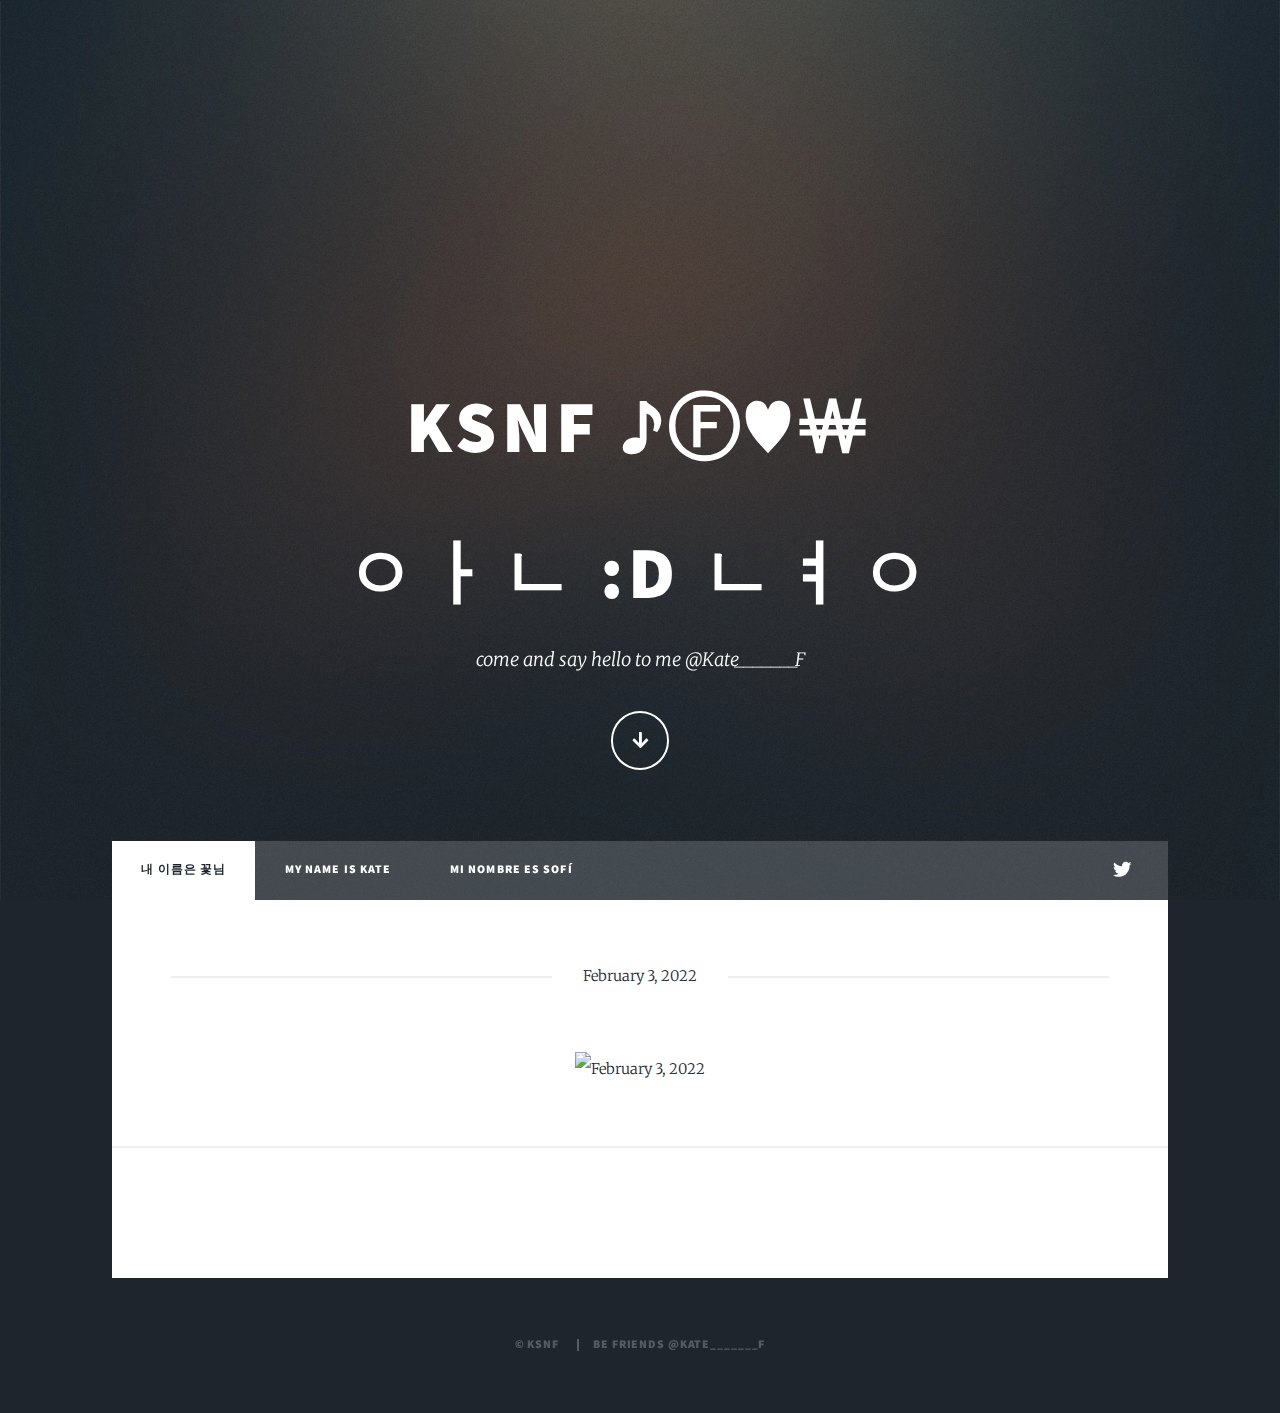
==== commit abcb9967: "Add files via upload" ====
--- a/index.html
+++ b/index.html
@@ -8,7 +8,7 @@
 
 <head>
     <title>Kate Sofí N'Flower :D 꽃님</title>
-    <link rel="shortcut icon" href="images/favicon.jpg">
+    <link rel="shortcut icon" href="images/favicon.png">
     <meta charset="utf-8" />
     <meta name="viewport" content="width=device-width, initial-scale=1, user-scalable=no" />
     <link rel="stylesheet" href="assets/css/main.css" />
@@ -24,10 +24,10 @@
 
         <!-- Intro -->
         <div id="intro">
-            <h1>Hola!<br />
-                Como Estás?</h1>
-            <p>Thanks for checking me out here. Check it out here too! <a href="https://twitter.com/Kate_______F">@Kate_______F</a> also here, <a href="http://www.youtube.com/channel/UCAyPNkXeCRM6G9emBS58mYw">YouTube channel</a><br />
-                and here too ; ) Gracias♡ <a href="https://soundcloud.app.goo.gl/7idDc">Es Mi SoundCloud</a>.</p>
+            <h1>ksnf ♪ⓕ♥￦<br /> <br>
+                 ㅇㅏㄴ :D ㄴㅕㅇ </h1>
+            <p> come and say hello to me <a href="https://twitter.com/Kate_______F">@Kate_______F</a> <!--also here, <a href="http://www.youtube.com/channel/UCAyPNkXeCRM6G9emBS58mYw">YouTube channel</a><br />
+                and here too ; ) Gracias♡ <a href="https://soundcloud.app.goo.gl/7idDc">Es Mi SoundCloud</a>.--></p>
             <ul class="actions">
                 <li><a href="#header" class="button icon solid solo fa-arrow-down scrolly">Continue</a></li>
             </ul>
@@ -218,7 +218,7 @@
         <div id="copyright">
             <ul>
                 <li>&copy; KSNF</li>
-                <li>writing: <a href="https://brunch.co.kr/@mellamosofi">my heart</a></li>
+                <li> be friends <a href="https://twitter.com/Kate_______F">@Kate_______F</a> </li>
             </ul>
         </div>
 
--- a/assets/css/main.css
+++ b/assets/css/main.css
@@ -7,4683 +7,4856 @@
 	Free for personal and commercial use under the CCA 3.0 license (html5up.net/license)
 */
 
-html, body, div, span, applet, object,
-iframe, h1, h2, h3, h4, h5, h6, p, blockquote,
-pre, a, abbr, acronym, address, big, cite,
-code, del, dfn, em, img, ins, kbd, q, s, samp,
-small, strike, strong, sub, sup, tt, var, b,
-u, i, center, dl, dt, dd, ol, ul, li, fieldset,
-form, label, legend, table, caption, tbody,
-tfoot, thead, tr, th, td, article, aside,
-canvas, details, embed, figure, figcaption,
-footer, header, hgroup, menu, nav, output, ruby,
-section, summary, time, mark, audio, video {
-	margin: 0;
-	padding: 0;
-	border: 0;
-	font-size: 100%;
-	font: inherit;
-	vertical-align: baseline;}
-
-article, aside, details, figcaption, figure,
-footer, header, hgroup, menu, nav, section {
-	display: block;}
+html,
+body,
+div,
+span,
+applet,
+object,
+iframe,
+h1,
+h2,
+h3,
+h4,
+h5,
+h6,
+p,
+blockquote,
+pre,
+a,
+abbr,
+acronym,
+address,
+big,
+cite,
+code,
+del,
+dfn,
+em,
+img,
+ins,
+kbd,
+q,
+s,
+samp,
+small,
+strike,
+strong,
+sub,
+sup,
+tt,
+var,
+b,
+u,
+i,
+center,
+dl,
+dt,
+dd,
+ol,
+ul,
+li,
+fieldset,
+form,
+label,
+legend,
+table,
+caption,
+tbody,
+tfoot,
+thead,
+tr,
+th,
+td,
+article,
+aside,
+canvas,
+details,
+embed,
+figure,
+figcaption,
+footer,
+header,
+hgroup,
+menu,
+nav,
+output,
+ruby,
+section,
+summary,
+time,
+mark,
+audio,
+video {
+    margin: 0;
+    padding: 0;
+    border: 0;
+    font-size: 100%;
+    font: inherit;
+    vertical-align: baseline;
+}
+
+article,
+aside,
+details,
+figcaption,
+figure,
+footer,
+header,
+hgroup,
+menu,
+nav,
+section {
+    display: block;
+}
 
 body {
-	line-height: 1;
-}
-
-ol, ul {
-	list-style: none;
-}
-
-blockquote, q {
-	quotes: none;
-}
-
-	blockquote:before, blockquote:after, q:before, q:after {
-		content: '';
-		content: none;
-	}
+    line-height: 1;
+}
+
+ol,
+ul {
+    list-style: none;
+}
+
+blockquote,
+q {
+    quotes: none;
+}
+
+blockquote:before,
+blockquote:after,
+q:before,
+q:after {
+    content: '';
+    content: none;
+}
 
 table {
-	border-collapse: collapse;
-	border-spacing: 0;
+    border-collapse: collapse;
+    border-spacing: 0;
 }
 
 body {
-	-webkit-text-size-adjust: none;
+    -webkit-text-size-adjust: none;
 }
 
 mark {
-	background-color: transparent;
-	color: inherit;
+    background-color: transparent;
+    color: inherit;
 }
 
 input::-moz-focus-inner {
-	border: 0;
-	padding: 0;
-}
-
-input, select, textarea {
-	-moz-appearance: none;
-	-webkit-appearance: none;
-	-ms-appearance: none;
-	appearance: none;
+    border: 0;
+    padding: 0;
+}
+
+input,
+select,
+textarea {
+    -moz-appearance: none;
+    -webkit-appearance: none;
+    -ms-appearance: none;
+    appearance: none;
 }
 
 /* Basic */
 
-	@-ms-viewport {
-		width: device-width;
-	}
-
-	body {
-		-ms-overflow-style: scrollbar;
-	}
-
-	@media screen and (max-width: 480px) {
-
-		html, body {
-			min-width: 320px;
-		}
-
-	}
-
-	html {
-		box-sizing: border-box;
-	}
-
-	*, *:before, *:after {
-		box-sizing: inherit;
-	}
-
-	body {
-		background-color: #1e252d;
-	}
-
-		body.is-preload *, body.is-preload *:before, body.is-preload *:after {
-			-moz-animation: none !important;
-			-webkit-animation: none !important;
-			-ms-animation: none !important;
-			animation: none !important;
-			-moz-transition: none !important;
-			-webkit-transition: none !important;
-			-ms-transition: none !important;
-			transition: none !important;
-		}
+@-ms-viewport {
+    width: device-width;
+}
+
+body {
+    -ms-overflow-style: scrollbar;
+}
+
+@media screen and (max-width: 480px) {
+
+    html,
+    body {
+        min-width: 320px;
+    }
+
+}
+
+html {
+    box-sizing: border-box;
+}
+
+*,
+*:before,
+*:after {
+    box-sizing: inherit;
+}
+
+body {
+    background-color: #1e252d;
+}
+
+body.is-preload *,
+body.is-preload *:before,
+body.is-preload *:after {
+    -moz-animation: none !important;
+    -webkit-animation: none !important;
+    -ms-animation: none !important;
+    animation: none !important;
+    -moz-transition: none !important;
+    -webkit-transition: none !important;
+    -ms-transition: none !important;
+    transition: none !important;
+}
 
 /* Type */
 
-	html {
-		font-size: 16pt;
-	}
-
-		@media screen and (max-width: 1680px) {
-
-			html {
-				font-size: 12pt;
-			}
-
-		}
-
-		@media screen and (max-width: 1280px) {
-
-			html {
-				font-size: 11pt;
-			}
-
-		}
-
-		@media screen and (max-width: 360px) {
-
-			html {
-				font-size: 10pt;
-			}
-
-		}
-
-	body {
-		color: #212931;
-	}
-
-	body, input, select, textarea {
-		font-family: "Merriweather", Georgia, serif;
-		font-weight: 300;
-		font-size: 1rem;
-		line-height: 2.375;
-	}
-
-	a {
-		-moz-transition: color 0.2s ease-in-out, background-color 0.2s ease-in-out, border-color 0.2s ease-in-out, box-shadow 0.2s ease-in-out;
-		-webkit-transition: color 0.2s ease-in-out, background-color 0.2s ease-in-out, border-color 0.2s ease-in-out, box-shadow 0.2s ease-in-out;
-		-ms-transition: color 0.2s ease-in-out, background-color 0.2s ease-in-out, border-color 0.2s ease-in-out, box-shadow 0.2s ease-in-out;
-		transition: color 0.2s ease-in-out, background-color 0.2s ease-in-out, border-color 0.2s ease-in-out, box-shadow 0.2s ease-in-out;
-		bNorder-bottom: dotted 1px;
-		text-decoration: none;
-	}
-
-		a:hover {
-			border-bottom-color: transparent;
-		}
-
-	strong, b {
-		font-weight: 600;
-	}
-
-	em, i {
-		font-style: italic;
-	}
-
-	p {
-		text-align: justify;
-		margin: 0 0 2rem 0;
-	}
-
-	h1, h2, h3, h4, h5, h6 {
-		font-family: "Source Sans Pro", Helvetica, sans-serif;
-		font-weight: 900;
-		line-height: 1.5;
-		letter-spacing: 0.075em;
-		text-transform: uppercase;
-		margin: 0 0 1rem 0;
-	}
-
-		h1 a, h2 a, h3 a, h4 a, h5 a, h6 a {
-			border-bottom: 0;
-			color: inherit;
-			text-decoration: none;
-		}
-
-	h1 {
-		font-size: 4rem;
-		line-height: 1.1;
-		margin: 0 0 2rem 0;
-	}
-
-	h2 {
-		font-size: 1.75rem;
-		line-height: 1.3;
-		margin: 0 0 1.5rem 0;
-	}
-
-	h3 {
-		font-size: 1.25rem;
-		margin: 0 0 1.5rem 0;
-	}
-
-	h4 {
-		font-size: 1rem;
-	}
-
-	h5 {
-		font-size: 0.9rem;
-	}
-
-	h6 {
-		font-size: 0.8rem;
-	}
-
-	sub {
-		font-size: 0.8rem;
-		position: relative;
-		top: 0.5rem;
-	}
-
-	sup {
-		font-size: 0.8rem;
-		position: relative;
-		top: -0.5rem;
-	}
-
-	blockquote {
-		border-left: solid 4px;
-		font-style: italic;
-		margin: 0 0 2rem 0;
-		padding: 0.5rem 0 0.5rem 2rem;
-	}
-
-	code {
-		border: solid 2px;
-		font-family: "Courier New", monospace;
-		font-size: 0.9rem;
-		margin: 0 0.25rem;
-		padding: 0.25rem 0.65rem;
-	}
-
-	pre {
-		-webkit-overflow-scrolling: touch;
-		font-family: "Courier New", monospace;
-		font-size: 0.9rem;
-		margin: 0 0 2rem 0;
-	}
-
-		pre code {
-			display: block;
-			line-height: 1.75;
-			padding: 1rem 1.5rem;
-			overflow-x: auto;
-		}
-
-	hr {
-		border: 0;
-		border-bottom: solid 2px;
-		margin: 3rem 0;
-	}
-
-		hr.major {
-			margin: 5rem 0;
-		}
-
-	.align-left {
-		text-align: left;
-	}
-
-	.align-center {
-		text-align: center;
-	}
-
-	.align-right {
-		text-align: right;
-	}
-
-	input, select, textarea {
-		color: #212931;
-	}
-
-	a {
-		color: #212931;
-		border-bottom-color: rgba(33, 41, 49, 0.5);
-	}
-
-		a:hover {
-			border-bottom-color: transparent;
-			color: #18bfef !important;
-		}
-
-	strong, b {
-		color: #212931;
-	}
-
-	h1, h2, h3, h4, h5, h6 {
-		color: #212931;
-	}
-
-	blockquote {
-		border-left-color: #eeeeee;
-	}
-
-	code {
-		background: rgba(220, 220, 220, 0.25);
-		border-color: #eeeeee;
-	}
-
-	hr {
-		border-bottom-color: #eeeeee;
-	}
+html {
+    font-size: 16pt;
+}
+
+@media screen and (max-width: 1680px) {
+
+    html {
+        font-size: 12pt;
+    }
+
+}
+
+@media screen and (max-width: 1280px) {
+
+    html {
+        font-size: 11pt;
+    }
+
+}
+
+@media screen and (max-width: 360px) {
+
+    html {
+        font-size: 10pt;
+    }
+
+}
+
+body {
+    color: #212931;
+}
+
+body,
+input,
+select,
+textarea {
+    font-family: "Merriweather", Georgia, serif;
+    font-weight: 300;
+    font-size: 1rem;
+    line-height: 2.375;
+}
+
+a {
+    -moz-transition: color 0.2s ease-in-out, background-color 0.2s ease-in-out, border-color 0.2s ease-in-out, box-shadow 0.2s ease-in-out;
+    -webkit-transition: color 0.2s ease-in-out, background-color 0.2s ease-in-out, border-color 0.2s ease-in-out, box-shadow 0.2s ease-in-out;
+    -ms-transition: color 0.2s ease-in-out, background-color 0.2s ease-in-out, border-color 0.2s ease-in-out, box-shadow 0.2s ease-in-out;
+    transition: color 0.2s ease-in-out, background-color 0.2s ease-in-out, border-color 0.2s ease-in-out, box-shadow 0.2s ease-in-out;
+    bNorder-bottom: dotted 1px;
+    text-decoration: none;
+}
+
+a:hover {
+    border-bottom-color: transparent;
+}
+
+strong,
+b {
+    font-weight: 600;
+}
+
+em,
+i {
+    font-style: italic;
+}
+
+p {
+    text-align: justify;
+    margin: 0 0 2rem 0;
+}
+
+h1,
+h2,
+h3,
+h4,
+h5,
+h6 {
+    font-family: "Source Sans Pro", Helvetica, sans-serif;
+    font-weight: 900;
+    line-height: 1.5;
+    letter-spacing: 0.075em;
+    text-transform: uppercase;
+    margin: 0 0 1rem 0;
+}
+
+h1 a,
+h2 a,
+h3 a,
+h4 a,
+h5 a,
+h6 a {
+    border-bottom: 0;
+    color: inherit;
+    text-decoration: none;
+}
+
+h1 {
+    font-size: 4rem;
+    line-height: 1.1;
+    margin: 0 0 2rem 0;
+}
+
+h2 {
+    font-size: 1.75rem;
+    line-height: 1.3;
+    margin: 0 0 1.5rem 0;
+}
+
+h3 {
+    font-size: 1.25rem;
+    margin: 0 0 1.5rem 0;
+}
+
+h4 {
+    font-size: 1rem;
+}
+
+h5 {
+    font-size: 0.9rem;
+}
+
+h6 {
+    font-size: 0.8rem;
+}
+
+sub {
+    font-size: 0.8rem;
+    position: relative;
+    top: 0.5rem;
+}
+
+sup {
+    font-size: 0.8rem;
+    position: relative;
+    top: -0.5rem;
+}
+
+blockquote {
+    border-left: solid 4px;
+    font-style: italic;
+    margin: 0 0 2rem 0;
+    padding: 0.5rem 0 0.5rem 2rem;
+}
+
+code {
+    border: solid 2px;
+    font-family: "Courier New", monospace;
+    font-size: 0.9rem;
+    margin: 0 0.25rem;
+    padding: 0.25rem 0.65rem;
+}
+
+pre {
+    -webkit-overflow-scrolling: touch;
+    font-family: "Courier New", monospace;
+    font-size: 0.9rem;
+    margin: 0 0 2rem 0;
+}
+
+pre code {
+    display: block;
+    line-height: 1.75;
+    padding: 1rem 1.5rem;
+    overflow-x: auto;
+}
+
+hr {
+    border: 0;
+    border-bottom: solid 2px;
+    margin: 3rem 0;
+}
+
+hr.major {
+    margin: 5rem 0;
+}
+
+.align-left {
+    text-align: left;
+}
+
+.align-center {
+    text-align: center;
+}
+
+.align-right {
+    text-align: right;
+}
+
+input,
+select,
+textarea {
+    color: #212931;
+}
+
+a {
+    color: #212931;
+    border-bottom-color: rgba(33, 41, 49, 0.5);
+}
+
+a:hover {
+    border-bottom-color: transparent;
+    color: #18bfef !important;
+}
+
+strong,
+b {
+    color: #212931;
+}
+
+h1,
+h2,
+h3,
+h4,
+h5,
+h6 {
+    color: #212931;
+}
+
+blockquote {
+    border-left-color: #eeeeee;
+}
+
+code {
+    background: rgba(220, 220, 220, 0.25);
+    border-color: #eeeeee;
+}
+
+hr {
+    border-bottom-color: #eeeeee;
+}
 
 /* Row */
 
-	.row {
-		display: flex;
-		flex-wrap: wrap;
-		box-sizing: border-box;
-		align-items: stretch;
-	}
-
-		.row > * {
-			box-sizing: border-box;
-		}
-
-		.row.gtr-uniform > * > :last-child {
-			margin-bottom: 0;
-		}
-
-		.row.aln-left {
-			justify-content: flex-start;
-		}
-
-		.row.aln-center {
-			justify-content: center;
-		}
-
-		.row.aln-right {
-			justify-content: flex-end;
-		}
-
-		.row.aln-top {
-			align-items: flex-start;
-		}
-
-		.row.aln-middle {
-			align-items: center;
-		}
-
-		.row.aln-bottom {
-			align-items: flex-end;
-		}
-
-		.row > .imp {
-			order: -1;
-		}
-
-		.row > .col-1 {
-			width: 8.33333%;
-		}
-
-		.row > .off-1 {
-			margin-left: 8.33333%;
-		}
-
-		.row > .col-2 {
-			width: 16.66667%;
-		}
-
-		.row > .off-2 {
-			margin-left: 16.66667%;
-		}
-
-		.row > .col-3 {
-			width: 25%;
-		}
-
-		.row > .off-3 {
-			margin-left: 25%;
-		}
-
-		.row > .col-4 {
-			width: 33.33333%;
-		}
-
-		.row > .off-4 {
-			margin-left: 33.33333%;
-		}
-
-		.row > .col-5 {
-			width: 41.66667%;
-		}
-
-		.row > .off-5 {
-			margin-left: 41.66667%;
-		}
-
-		.row > .col-6 {
-			width: 50%;
-		}
-
-		.row > .off-6 {
-			margin-left: 50%;
-		}
-
-		.row > .col-7 {
-			width: 58.33333%;
-		}
-
-		.row > .off-7 {
-			margin-left: 58.33333%;
-		}
-
-		.row > .col-8 {
-			width: 66.66667%;
-		}
-
-		.row > .off-8 {
-			margin-left: 66.66667%;
-		}
-
-		.row > .col-9 {
-			width: 75%;
-		}
-
-		.row > .off-9 {
-			margin-left: 75%;
-		}
-
-		.row > .col-10 {
-			width: 83.33333%;
-		}
-
-		.row > .off-10 {
-			margin-left: 83.33333%;
-		}
-
-		.row > .col-11 {
-			width: 91.66667%;
-		}
-
-		.row > .off-11 {
-			margin-left: 91.66667%;
-		}
-
-		.row > .col-12 {
-			width: 100%;
-		}
-
-		.row > .off-12 {
-			margin-left: 100%;
-		}
-
-		.row.gtr-0 {
-			margin-top: 0;
-			margin-left: 0rem;
-		}
-
-			.row.gtr-0 > * {
-				padding: 0 0 0 0rem;
-			}
-
-			.row.gtr-0.gtr-uniform {
-				margin-top: 0rem;
-			}
-
-				.row.gtr-0.gtr-uniform > * {
-					padding-top: 0rem;
-				}
-
-		.row.gtr-25 {
-			margin-top: 0;
-			margin-left: -0.375rem;
-		}
-
-			.row.gtr-25 > * {
-				padding: 0 0 0 0.375rem;
-			}
-
-			.row.gtr-25.gtr-uniform {
-				margin-top: -0.375rem;
-			}
-
-				.row.gtr-25.gtr-uniform > * {
-					padding-top: 0.375rem;
-				}
-
-		.row.gtr-50 {
-			margin-top: 0;
-			margin-left: -0.75rem;
-		}
-
-			.row.gtr-50 > * {
-				padding: 0 0 0 0.75rem;
-			}
-
-			.row.gtr-50.gtr-uniform {
-				margin-top: -0.75rem;
-			}
-
-				.row.gtr-50.gtr-uniform > * {
-					padding-top: 0.75rem;
-				}
-
-		.row {
-			margin-top: 0;
-			margin-left: -1.5rem;
-		}
-
-			.row > * {
-				padding: 0 0 0 1.5rem;
-			}
-
-			.row.gtr-uniform {
-				margin-top: -1.5rem;
-			}
-
-				.row.gtr-uniform > * {
-					padding-top: 1.5rem;
-				}
-
-		.row.gtr-150 {
-			margin-top: 0;
-			margin-left: -2.25rem;
-		}
-
-			.row.gtr-150 > * {
-				padding: 0 0 0 2.25rem;
-			}
-
-			.row.gtr-150.gtr-uniform {
-				margin-top: -2.25rem;
-			}
-
-				.row.gtr-150.gtr-uniform > * {
-					padding-top: 2.25rem;
-				}
-
-		.row.gtr-200 {
-			margin-top: 0;
-			margin-left: -3rem;
-		}
-
-			.row.gtr-200 > * {
-				padding: 0 0 0 3rem;
-			}
-
-			.row.gtr-200.gtr-uniform {
-				margin-top: -3rem;
-			}
-
-				.row.gtr-200.gtr-uniform > * {
-					padding-top: 3rem;
-				}
-
-		@media screen and (max-width: 1680px) {
-
-			.row {
-				display: flex;
-				flex-wrap: wrap;
-				box-sizing: border-box;
-				align-items: stretch;
-			}
-
-				.row > * {
-					box-sizing: border-box;
-				}
-
-				.row.gtr-uniform > * > :last-child {
-					margin-bottom: 0;
-				}
-
-				.row.aln-left {
-					justify-content: flex-start;
-				}
-
-				.row.aln-center {
-					justify-content: center;
-				}
-
-				.row.aln-right {
-					justify-content: flex-end;
-				}
-
-				.row.aln-top {
-					align-items: flex-start;
-				}
-
-				.row.aln-middle {
-					align-items: center;
-				}
-
-				.row.aln-bottom {
-					align-items: flex-end;
-				}
-
-				.row > .imp-xlarge {
-					order: -1;
-				}
-
-				.row > .col-1-xlarge {
-					width: 8.33333%;
-				}
-
-				.row > .off-1-xlarge {
-					margin-left: 8.33333%;
-				}
-
-				.row > .col-2-xlarge {
-					width: 16.66667%;
-				}
-
-				.row > .off-2-xlarge {
-					margin-left: 16.66667%;
-				}
-
-				.row > .col-3-xlarge {
-					width: 25%;
-				}
-
-				.row > .off-3-xlarge {
-					margin-left: 25%;
-				}
-
-				.row > .col-4-xlarge {
-					width: 33.33333%;
-				}
-
-				.row > .off-4-xlarge {
-					margin-left: 33.33333%;
-				}
-
-				.row > .col-5-xlarge {
-					width: 41.66667%;
-				}
-
-				.row > .off-5-xlarge {
-					margin-left: 41.66667%;
-				}
-
-				.row > .col-6-xlarge {
-					width: 50%;
-				}
-
-				.row > .off-6-xlarge {
-					margin-left: 50%;
-				}
-
-				.row > .col-7-xlarge {
-					width: 58.33333%;
-				}
-
-				.row > .off-7-xlarge {
-					margin-left: 58.33333%;
-				}
-
-				.row > .col-8-xlarge {
-					width: 66.66667%;
-				}
-
-				.row > .off-8-xlarge {
-					margin-left: 66.66667%;
-				}
-
-				.row > .col-9-xlarge {
-					width: 75%;
-				}
-
-				.row > .off-9-xlarge {
-					margin-left: 75%;
-				}
-
-				.row > .col-10-xlarge {
-					width: 83.33333%;
-				}
-
-				.row > .off-10-xlarge {
-					margin-left: 83.33333%;
-				}
-
-				.row > .col-11-xlarge {
-					width: 91.66667%;
-				}
-
-				.row > .off-11-xlarge {
-					margin-left: 91.66667%;
-				}
-
-				.row > .col-12-xlarge {
-					width: 100%;
-				}
-
-				.row > .off-12-xlarge {
-					margin-left: 100%;
-				}
-
-				.row.gtr-0 {
-					margin-top: 0;
-					margin-left: 0rem;
-				}
-
-					.row.gtr-0 > * {
-						padding: 0 0 0 0rem;
-					}
-
-					.row.gtr-0.gtr-uniform {
-						margin-top: 0rem;
-					}
-
-						.row.gtr-0.gtr-uniform > * {
-							padding-top: 0rem;
-						}
-
-				.row.gtr-25 {
-					margin-top: 0;
-					margin-left: -0.375rem;
-				}
-
-					.row.gtr-25 > * {
-						padding: 0 0 0 0.375rem;
-					}
-
-					.row.gtr-25.gtr-uniform {
-						margin-top: -0.375rem;
-					}
-
-						.row.gtr-25.gtr-uniform > * {
-							padding-top: 0.375rem;
-						}
-
-				.row.gtr-50 {
-					margin-top: 0;
-					margin-left: -0.75rem;
-				}
-
-					.row.gtr-50 > * {
-						padding: 0 0 0 0.75rem;
-					}
-
-					.row.gtr-50.gtr-uniform {
-						margin-top: -0.75rem;
-					}
-
-						.row.gtr-50.gtr-uniform > * {
-							padding-top: 0.75rem;
-						}
-
-				.row {
-					margin-top: 0;
-					margin-left: -1.5rem;
-				}
-
-					.row > * {
-						padding: 0 0 0 1.5rem;
-					}
-
-					.row.gtr-uniform {
-						margin-top: -1.5rem;
-					}
-
-						.row.gtr-uniform > * {
-							padding-top: 1.5rem;
-						}
-
-				.row.gtr-150 {
-					margin-top: 0;
-					margin-left: -2.25rem;
-				}
-
-					.row.gtr-150 > * {
-						padding: 0 0 0 2.25rem;
-					}
-
-					.row.gtr-150.gtr-uniform {
-						margin-top: -2.25rem;
-					}
-
-						.row.gtr-150.gtr-uniform > * {
-							padding-top: 2.25rem;
-						}
-
-				.row.gtr-200 {
-					margin-top: 0;
-					margin-left: -3rem;
-				}
-
-					.row.gtr-200 > * {
-						padding: 0 0 0 3rem;
-					}
-
-					.row.gtr-200.gtr-uniform {
-						margin-top: -3rem;
-					}
-
-						.row.gtr-200.gtr-uniform > * {
-							padding-top: 3rem;
-						}
-
-		}
-
-		@media screen and (max-width: 1280px) {
-
-			.row {
-				display: flex;
-				flex-wrap: wrap;
-				box-sizing: border-box;
-				align-items: stretch;
-			}
-
-				.row > * {
-					box-sizing: border-box;
-				}
-
-				.row.gtr-uniform > * > :last-child {
-					margin-bottom: 0;
-				}
-
-				.row.aln-left {
-					justify-content: flex-start;
-				}
-
-				.row.aln-center {
-					justify-content: center;
-				}
-
-				.row.aln-right {
-					justify-content: flex-end;
-				}
-
-				.row.aln-top {
-					align-items: flex-start;
-				}
-
-				.row.aln-middle {
-					align-items: center;
-				}
-
-				.row.aln-bottom {
-					align-items: flex-end;
-				}
-
-				.row > .imp-large {
-					order: -1;
-				}
-
-				.row > .col-1-large {
-					width: 8.33333%;
-				}
-
-				.row > .off-1-large {
-					margin-left: 8.33333%;
-				}
-
-				.row > .col-2-large {
-					width: 16.66667%;
-				}
-
-				.row > .off-2-large {
-					margin-left: 16.66667%;
-				}
-
-				.row > .col-3-large {
-					width: 25%;
-				}
-
-				.row > .off-3-large {
-					margin-left: 25%;
-				}
-
-				.row > .col-4-large {
-					width: 33.33333%;
-				}
-
-				.row > .off-4-large {
-					margin-left: 33.33333%;
-				}
-
-				.row > .col-5-large {
-					width: 41.66667%;
-				}
-
-				.row > .off-5-large {
-					margin-left: 41.66667%;
-				}
-
-				.row > .col-6-large {
-					width: 50%;
-				}
-
-				.row > .off-6-large {
-					margin-left: 50%;
-				}
-
-				.row > .col-7-large {
-					width: 58.33333%;
-				}
-
-				.row > .off-7-large {
-					margin-left: 58.33333%;
-				}
-
-				.row > .col-8-large {
-					width: 66.66667%;
-				}
-
-				.row > .off-8-large {
-					margin-left: 66.66667%;
-				}
-
-				.row > .col-9-large {
-					width: 75%;
-				}
-
-				.row > .off-9-large {
-					margin-left: 75%;
-				}
-
-				.row > .col-10-large {
-					width: 83.33333%;
-				}
-
-				.row > .off-10-large {
-					margin-left: 83.33333%;
-				}
-
-				.row > .col-11-large {
-					width: 91.66667%;
-				}
-
-				.row > .off-11-large {
-					margin-left: 91.66667%;
-				}
-
-				.row > .col-12-large {
-					width: 100%;
-				}
-
-				.row > .off-12-large {
-					margin-left: 100%;
-				}
-
-				.row.gtr-0 {
-					margin-top: 0;
-					margin-left: 0rem;
-				}
-
-					.row.gtr-0 > * {
-						padding: 0 0 0 0rem;
-					}
-
-					.row.gtr-0.gtr-uniform {
-						margin-top: 0rem;
-					}
-
-						.row.gtr-0.gtr-uniform > * {
-							padding-top: 0rem;
-						}
-
-				.row.gtr-25 {
-					margin-top: 0;
-					margin-left: -0.375rem;
-				}
-
-					.row.gtr-25 > * {
-						padding: 0 0 0 0.375rem;
-					}
-
-					.row.gtr-25.gtr-uniform {
-						margin-top: -0.375rem;
-					}
-
-						.row.gtr-25.gtr-uniform > * {
-							padding-top: 0.375rem;
-						}
-
-				.row.gtr-50 {
-					margin-top: 0;
-					margin-left: -0.75rem;
-				}
-
-					.row.gtr-50 > * {
-						padding: 0 0 0 0.75rem;
-					}
-
-					.row.gtr-50.gtr-uniform {
-						margin-top: -0.75rem;
-					}
-
-						.row.gtr-50.gtr-uniform > * {
-							padding-top: 0.75rem;
-						}
-
-				.row {
-					margin-top: 0;
-					margin-left: -1.5rem;
-				}
-
-					.row > * {
-						padding: 0 0 0 1.5rem;
-					}
-
-					.row.gtr-uniform {
-						margin-top: -1.5rem;
-					}
-
-						.row.gtr-uniform > * {
-							padding-top: 1.5rem;
-						}
-
-				.row.gtr-150 {
-					margin-top: 0;
-					margin-left: -2.25rem;
-				}
-
-					.row.gtr-150 > * {
-						padding: 0 0 0 2.25rem;
-					}
-
-					.row.gtr-150.gtr-uniform {
-						margin-top: -2.25rem;
-					}
-
-						.row.gtr-150.gtr-uniform > * {
-							padding-top: 2.25rem;
-						}
-
-				.row.gtr-200 {
-					margin-top: 0;
-					margin-left: -3rem;
-				}
-
-					.row.gtr-200 > * {
-						padding: 0 0 0 3rem;
-					}
-
-					.row.gtr-200.gtr-uniform {
-						margin-top: -3rem;
-					}
-
-						.row.gtr-200.gtr-uniform > * {
-							padding-top: 3rem;
-						}
-
-		}
-
-		@media screen and (max-width: 980px) {
-
-			.row {
-				display: flex;
-				flex-wrap: wrap;
-				box-sizing: border-box;
-				align-items: stretch;
-			}
-
-				.row > * {
-					box-sizing: border-box;
-				}
-
-				.row.gtr-uniform > * > :last-child {
-					margin-bottom: 0;
-				}
-
-				.row.aln-left {
-					justify-content: flex-start;
-				}
-
-				.row.aln-center {
-					justify-content: center;
-				}
-
-				.row.aln-right {
-					justify-content: flex-end;
-				}
-
-				.row.aln-top {
-					align-items: flex-start;
-				}
-
-				.row.aln-middle {
-					align-items: center;
-				}
-
-				.row.aln-bottom {
-					align-items: flex-end;
-				}
-
-				.row > .imp-medium {
-					order: -1;
-				}
-
-				.row > .col-1-medium {
-					width: 8.33333%;
-				}
-
-				.row > .off-1-medium {
-					margin-left: 8.33333%;
-				}
-
-				.row > .col-2-medium {
-					width: 16.66667%;
-				}
-
-				.row > .off-2-medium {
-					margin-left: 16.66667%;
-				}
-
-				.row > .col-3-medium {
-					width: 25%;
-				}
-
-				.row > .off-3-medium {
-					margin-left: 25%;
-				}
-
-				.row > .col-4-medium {
-					width: 33.33333%;
-				}
-
-				.row > .off-4-medium {
-					margin-left: 33.33333%;
-				}
-
-				.row > .col-5-medium {
-					width: 41.66667%;
-				}
-
-				.row > .off-5-medium {
-					margin-left: 41.66667%;
-				}
-
-				.row > .col-6-medium {
-					width: 50%;
-				}
-
-				.row > .off-6-medium {
-					margin-left: 50%;
-				}
-
-				.row > .col-7-medium {
-					width: 58.33333%;
-				}
-
-				.row > .off-7-medium {
-					margin-left: 58.33333%;
-				}
-
-				.row > .col-8-medium {
-					width: 66.66667%;
-				}
-
-				.row > .off-8-medium {
-					margin-left: 66.66667%;
-				}
-
-				.row > .col-9-medium {
-					width: 75%;
-				}
-
-				.row > .off-9-medium {
-					margin-left: 75%;
-				}
-
-				.row > .col-10-medium {
-					width: 83.33333%;
-				}
-
-				.row > .off-10-medium {
-					margin-left: 83.33333%;
-				}
-
-				.row > .col-11-medium {
-					width: 91.66667%;
-				}
-
-				.row > .off-11-medium {
-					margin-left: 91.66667%;
-				}
-
-				.row > .col-12-medium {
-					width: 100%;
-				}
-
-				.row > .off-12-medium {
-					margin-left: 100%;
-				}
-
-				.row.gtr-0 {
-					margin-top: 0;
-					margin-left: 0rem;
-				}
-
-					.row.gtr-0 > * {
-						padding: 0 0 0 0rem;
-					}
-
-					.row.gtr-0.gtr-uniform {
-						margin-top: 0rem;
-					}
-
-						.row.gtr-0.gtr-uniform > * {
-							padding-top: 0rem;
-						}
-
-				.row.gtr-25 {
-					margin-top: 0;
-					margin-left: -0.375rem;
-				}
-
-					.row.gtr-25 > * {
-						padding: 0 0 0 0.375rem;
-					}
-
-					.row.gtr-25.gtr-uniform {
-						margin-top: -0.375rem;
-					}
-
-						.row.gtr-25.gtr-uniform > * {
-							padding-top: 0.375rem;
-						}
-
-				.row.gtr-50 {
-					margin-top: 0;
-					margin-left: -0.75rem;
-				}
-
-					.row.gtr-50 > * {
-						padding: 0 0 0 0.75rem;
-					}
-
-					.row.gtr-50.gtr-uniform {
-						margin-top: -0.75rem;
-					}
-
-						.row.gtr-50.gtr-uniform > * {
-							padding-top: 0.75rem;
-						}
-
-				.row {
-					margin-top: 0;
-					margin-left: -1.5rem;
-				}
-
-					.row > * {
-						padding: 0 0 0 1.5rem;
-					}
-
-					.row.gtr-uniform {
-						margin-top: -1.5rem;
-					}
-
-						.row.gtr-uniform > * {
-							padding-top: 1.5rem;
-						}
-
-				.row.gtr-150 {
-					margin-top: 0;
-					margin-left: -2.25rem;
-				}
-
-					.row.gtr-150 > * {
-						padding: 0 0 0 2.25rem;
-					}
-
-					.row.gtr-150.gtr-uniform {
-						margin-top: -2.25rem;
-					}
-
-						.row.gtr-150.gtr-uniform > * {
-							padding-top: 2.25rem;
-						}
-
-				.row.gtr-200 {
-					margin-top: 0;
-					margin-left: -3rem;
-				}
-
-					.row.gtr-200 > * {
-						padding: 0 0 0 3rem;
-					}
-
-					.row.gtr-200.gtr-uniform {
-						margin-top: -3rem;
-					}
-
-						.row.gtr-200.gtr-uniform > * {
-							padding-top: 3rem;
-						}
-
-		}
-
-		@media screen and (max-width: 736px) {
-
-			.row {
-				display: flex;
-				flex-wrap: wrap;
-				box-sizing: border-box;
-				align-items: stretch;
-			}
-
-				.row > * {
-					box-sizing: border-box;
-				}
-
-				.row.gtr-uniform > * > :last-child {
-					margin-bottom: 0;
-				}
-
-				.row.aln-left {
-					justify-content: flex-start;
-				}
-
-				.row.aln-center {
-					justify-content: center;
-				}
-
-				.row.aln-right {
-					justify-content: flex-end;
-				}
-
-				.row.aln-top {
-					align-items: flex-start;
-				}
-
-				.row.aln-middle {
-					align-items: center;
-				}
-
-				.row.aln-bottom {
-					align-items: flex-end;
-				}
-
-				.row > .imp-small {
-					order: -1;
-				}
-
-				.row > .col-1-small {
-					width: 8.33333%;
-				}
-
-				.row > .off-1-small {
-					margin-left: 8.33333%;
-				}
-
-				.row > .col-2-small {
-					width: 16.66667%;
-				}
-
-				.row > .off-2-small {
-					margin-left: 16.66667%;
-				}
-
-				.row > .col-3-small {
-					width: 25%;
-				}
-
-				.row > .off-3-small {
-					margin-left: 25%;
-				}
-
-				.row > .col-4-small {
-					width: 33.33333%;
-				}
-
-				.row > .off-4-small {
-					margin-left: 33.33333%;
-				}
-
-				.row > .col-5-small {
-					width: 41.66667%;
-				}
-
-				.row > .off-5-small {
-					margin-left: 41.66667%;
-				}
-
-				.row > .col-6-small {
-					width: 50%;
-				}
-
-				.row > .off-6-small {
-					margin-left: 50%;
-				}
-
-				.row > .col-7-small {
-					width: 58.33333%;
-				}
-
-				.row > .off-7-small {
-					margin-left: 58.33333%;
-				}
-
-				.row > .col-8-small {
-					width: 66.66667%;
-				}
-
-				.row > .off-8-small {
-					margin-left: 66.66667%;
-				}
-
-				.row > .col-9-small {
-					width: 75%;
-				}
-
-				.row > .off-9-small {
-					margin-left: 75%;
-				}
-
-				.row > .col-10-small {
-					width: 83.33333%;
-				}
-
-				.row > .off-10-small {
-					margin-left: 83.33333%;
-				}
-
-				.row > .col-11-small {
-					width: 91.66667%;
-				}
-
-				.row > .off-11-small {
-					margin-left: 91.66667%;
-				}
-
-				.row > .col-12-small {
-					width: 100%;
-				}
-
-				.row > .off-12-small {
-					margin-left: 100%;
-				}
-
-				.row.gtr-0 {
-					margin-top: 0;
-					margin-left: 0rem;
-				}
-
-					.row.gtr-0 > * {
-						padding: 0 0 0 0rem;
-					}
-
-					.row.gtr-0.gtr-uniform {
-						margin-top: 0rem;
-					}
-
-						.row.gtr-0.gtr-uniform > * {
-							padding-top: 0rem;
-						}
-
-				.row.gtr-25 {
-					margin-top: 0;
-					margin-left: -0.375rem;
-				}
-
-					.row.gtr-25 > * {
-						padding: 0 0 0 0.375rem;
-					}
-
-					.row.gtr-25.gtr-uniform {
-						margin-top: -0.375rem;
-					}
-
-						.row.gtr-25.gtr-uniform > * {
-							padding-top: 0.375rem;
-						}
-
-				.row.gtr-50 {
-					margin-top: 0;
-					margin-left: -0.75rem;
-				}
-
-					.row.gtr-50 > * {
-						padding: 0 0 0 0.75rem;
-					}
-
-					.row.gtr-50.gtr-uniform {
-						margin-top: -0.75rem;
-					}
-
-						.row.gtr-50.gtr-uniform > * {
-							padding-top: 0.75rem;
-						}
-
-				.row {
-					margin-top: 0;
-					margin-left: -1.5rem;
-				}
-
-					.row > * {
-						padding: 0 0 0 1.5rem;
-					}
-
-					.row.gtr-uniform {
-						margin-top: -1.5rem;
-					}
-
-						.row.gtr-uniform > * {
-							padding-top: 1.5rem;
-						}
-
-				.row.gtr-150 {
-					margin-top: 0;
-					margin-left: -2.25rem;
-				}
-
-					.row.gtr-150 > * {
-						padding: 0 0 0 2.25rem;
-					}
-
-					.row.gtr-150.gtr-uniform {
-						margin-top: -2.25rem;
-					}
-
-						.row.gtr-150.gtr-uniform > * {
-							padding-top: 2.25rem;
-						}
-
-				.row.gtr-200 {
-					margin-top: 0;
-					margin-left: -3rem;
-				}
-
-					.row.gtr-200 > * {
-						padding: 0 0 0 3rem;
-					}
-
-					.row.gtr-200.gtr-uniform {
-						margin-top: -3rem;
-					}
-
-						.row.gtr-200.gtr-uniform > * {
-							padding-top: 3rem;
-						}
-
-		}
-
-		@media screen and (max-width: 480px) {
-
-			.row {
-				display: flex;
-				flex-wrap: wrap;
-				box-sizing: border-box;
-				align-items: stretch;
-			}
-
-				.row > * {
-					box-sizing: border-box;
-				}
-
-				.row.gtr-uniform > * > :last-child {
-					margin-bottom: 0;
-				}
-
-				.row.aln-left {
-					justify-content: flex-start;
-				}
-
-				.row.aln-center {
-					justify-content: center;
-				}
-
-				.row.aln-right {
-					justify-content: flex-end;
-				}
-
-				.row.aln-top {
-					align-items: flex-start;
-				}
-
-				.row.aln-middle {
-					align-items: center;
-				}
-
-				.row.aln-bottom {
-					align-items: flex-end;
-				}
-
-				.row > .imp-xsmall {
-					order: -1;
-				}
-
-				.row > .col-1-xsmall {
-					width: 8.33333%;
-				}
-
-				.row > .off-1-xsmall {
-					margin-left: 8.33333%;
-				}
-
-				.row > .col-2-xsmall {
-					width: 16.66667%;
-				}
-
-				.row > .off-2-xsmall {
-					margin-left: 16.66667%;
-				}
-
-				.row > .col-3-xsmall {
-					width: 25%;
-				}
-
-				.row > .off-3-xsmall {
-					margin-left: 25%;
-				}
-
-				.row > .col-4-xsmall {
-					width: 33.33333%;
-				}
-
-				.row > .off-4-xsmall {
-					margin-left: 33.33333%;
-				}
-
-				.row > .col-5-xsmall {
-					width: 41.66667%;
-				}
-
-				.row > .off-5-xsmall {
-					margin-left: 41.66667%;
-				}
-
-				.row > .col-6-xsmall {
-					width: 50%;
-				}
-
-				.row > .off-6-xsmall {
-					margin-left: 50%;
-				}
-
-				.row > .col-7-xsmall {
-					width: 58.33333%;
-				}
-
-				.row > .off-7-xsmall {
-					margin-left: 58.33333%;
-				}
-
-				.row > .col-8-xsmall {
-					width: 66.66667%;
-				}
-
-				.row > .off-8-xsmall {
-					margin-left: 66.66667%;
-				}
-
-				.row > .col-9-xsmall {
-					width: 75%;
-				}
-
-				.row > .off-9-xsmall {
-					margin-left: 75%;
-				}
-
-				.row > .col-10-xsmall {
-					width: 83.33333%;
-				}
-
-				.row > .off-10-xsmall {
-					margin-left: 83.33333%;
-				}
-
-				.row > .col-11-xsmall {
-					width: 91.66667%;
-				}
-
-				.row > .off-11-xsmall {
-					margin-left: 91.66667%;
-				}
-
-				.row > .col-12-xsmall {
-					width: 100%;
-				}
-
-				.row > .off-12-xsmall {
-					margin-left: 100%;
-				}
-
-				.row.gtr-0 {
-					margin-top: 0;
-					margin-left: 0rem;
-				}
-
-					.row.gtr-0 > * {
-						padding: 0 0 0 0rem;
-					}
-
-					.row.gtr-0.gtr-uniform {
-						margin-top: 0rem;
-					}
-
-						.row.gtr-0.gtr-uniform > * {
-							padding-top: 0rem;
-						}
-
-				.row.gtr-25 {
-					margin-top: 0;
-					margin-left: -0.375rem;
-				}
-
-					.row.gtr-25 > * {
-						padding: 0 0 0 0.375rem;
-					}
-
-					.row.gtr-25.gtr-uniform {
-						margin-top: -0.375rem;
-					}
-
-						.row.gtr-25.gtr-uniform > * {
-							padding-top: 0.375rem;
-						}
-
-				.row.gtr-50 {
-					margin-top: 0;
-					margin-left: -0.75rem;
-				}
-
-					.row.gtr-50 > * {
-						padding: 0 0 0 0.75rem;
-					}
-
-					.row.gtr-50.gtr-uniform {
-						margin-top: -0.75rem;
-					}
-
-						.row.gtr-50.gtr-uniform > * {
-							padding-top: 0.75rem;
-						}
-
-				.row {
-					margin-top: 0;
-					margin-left: -1.5rem;
-				}
-
-					.row > * {
-						padding: 0 0 0 1.5rem;
-					}
-
-					.row.gtr-uniform {
-						margin-top: -1.5rem;
-					}
-
-						.row.gtr-uniform > * {
-							padding-top: 1.5rem;
-						}
-
-				.row.gtr-150 {
-					margin-top: 0;
-					margin-left: -2.25rem;
-				}
-
-					.row.gtr-150 > * {
-						padding: 0 0 0 2.25rem;
-					}
-
-					.row.gtr-150.gtr-uniform {
-						margin-top: -2.25rem;
-					}
-
-						.row.gtr-150.gtr-uniform > * {
-							padding-top: 2.25rem;
-						}
-
-				.row.gtr-200 {
-					margin-top: 0;
-					margin-left: -3rem;
-				}
-
-					.row.gtr-200 > * {
-						padding: 0 0 0 3rem;
-					}
-
-					.row.gtr-200.gtr-uniform {
-						margin-top: -3rem;
-					}
-
-						.row.gtr-200.gtr-uniform > * {
-							padding-top: 3rem;
-						}
-
-		}
-
-		@media screen and (max-width: 360px) {
-
-			.row {
-				display: flex;
-				flex-wrap: wrap;
-				box-sizing: border-box;
-				align-items: stretch;
-			}
-
-				.row > * {
-					box-sizing: border-box;
-				}
-
-				.row.gtr-uniform > * > :last-child {
-					margin-bottom: 0;
-				}
-
-				.row.aln-left {
-					justify-content: flex-start;
-				}
-
-				.row.aln-center {
-					justify-content: center;
-				}
-
-				.row.aln-right {
-					justify-content: flex-end;
-				}
-
-				.row.aln-top {
-					align-items: flex-start;
-				}
-
-				.row.aln-middle {
-					align-items: center;
-				}
-
-				.row.aln-bottom {
-					align-items: flex-end;
-				}
-
-				.row > .imp-xxsmall {
-					order: -1;
-				}
-
-				.row > .col-1-xxsmall {
-					width: 8.33333%;
-				}
-
-				.row > .off-1-xxsmall {
-					margin-left: 8.33333%;
-				}
-
-				.row > .col-2-xxsmall {
-					width: 16.66667%;
-				}
-
-				.row > .off-2-xxsmall {
-					margin-left: 16.66667%;
-				}
-
-				.row > .col-3-xxsmall {
-					width: 25%;
-				}
-
-				.row > .off-3-xxsmall {
-					margin-left: 25%;
-				}
-
-				.row > .col-4-xxsmall {
-					width: 33.33333%;
-				}
-
-				.row > .off-4-xxsmall {
-					margin-left: 33.33333%;
-				}
-
-				.row > .col-5-xxsmall {
-					width: 41.66667%;
-				}
-
-				.row > .off-5-xxsmall {
-					margin-left: 41.66667%;
-				}
-
-				.row > .col-6-xxsmall {
-					width: 50%;
-				}
-
-				.row > .off-6-xxsmall {
-					margin-left: 50%;
-				}
-
-				.row > .col-7-xxsmall {
-					width: 58.33333%;
-				}
-
-				.row > .off-7-xxsmall {
-					margin-left: 58.33333%;
-				}
-
-				.row > .col-8-xxsmall {
-					width: 66.66667%;
-				}
-
-				.row > .off-8-xxsmall {
-					margin-left: 66.66667%;
-				}
-
-				.row > .col-9-xxsmall {
-					width: 75%;
-				}
-
-				.row > .off-9-xxsmall {
-					margin-left: 75%;
-				}
-
-				.row > .col-10-xxsmall {
-					width: 83.33333%;
-				}
-
-				.row > .off-10-xxsmall {
-					margin-left: 83.33333%;
-				}
-
-				.row > .col-11-xxsmall {
-					width: 91.66667%;
-				}
-
-				.row > .off-11-xxsmall {
-					margin-left: 91.66667%;
-				}
-
-				.row > .col-12-xxsmall {
-					width: 100%;
-				}
-
-				.row > .off-12-xxsmall {
-					margin-left: 100%;
-				}
-
-				.row.gtr-0 {
-					margin-top: 0;
-					margin-left: 0rem;
-				}
-
-					.row.gtr-0 > * {
-						padding: 0 0 0 0rem;
-					}
-
-					.row.gtr-0.gtr-uniform {
-						margin-top: 0rem;
-					}
-
-						.row.gtr-0.gtr-uniform > * {
-							padding-top: 0rem;
-						}
-
-				.row.gtr-25 {
-					margin-top: 0;
-					margin-left: -0.375rem;
-				}
-
-					.row.gtr-25 > * {
-						padding: 0 0 0 0.375rem;
-					}
-
-					.row.gtr-25.gtr-uniform {
-						margin-top: -0.375rem;
-					}
-
-						.row.gtr-25.gtr-uniform > * {
-							padding-top: 0.375rem;
-						}
-
-				.row.gtr-50 {
-					margin-top: 0;
-					margin-left: -0.75rem;
-				}
-
-					.row.gtr-50 > * {
-						padding: 0 0 0 0.75rem;
-					}
-
-					.row.gtr-50.gtr-uniform {
-						margin-top: -0.75rem;
-					}
-
-						.row.gtr-50.gtr-uniform > * {
-							padding-top: 0.75rem;
-						}
-
-				.row {
-					margin-top: 0;
-					margin-left: -1.5rem;
-				}
-
-					.row > * {
-						padding: 0 0 0 1.5rem;
-					}
-
-					.row.gtr-uniform {
-						margin-top: -1.5rem;
-					}
-
-						.row.gtr-uniform > * {
-							padding-top: 1.5rem;
-						}
-
-				.row.gtr-150 {
-					margin-top: 0;
-					margin-left: -2.25rem;
-				}
-
-					.row.gtr-150 > * {
-						padding: 0 0 0 2.25rem;
-					}
-
-					.row.gtr-150.gtr-uniform {
-						margin-top: -2.25rem;
-					}
-
-						.row.gtr-150.gtr-uniform > * {
-							padding-top: 2.25rem;
-						}
-
-				.row.gtr-200 {
-					margin-top: 0;
-					margin-left: -3rem;
-				}
-
-					.row.gtr-200 > * {
-						padding: 0 0 0 3rem;
-					}
-
-					.row.gtr-200.gtr-uniform {
-						margin-top: -3rem;
-					}
-
-						.row.gtr-200.gtr-uniform > * {
-							padding-top: 3rem;
-						}
-
-		}
+.row {
+    display: flex;
+    flex-wrap: wrap;
+    box-sizing: border-box;
+    align-items: stretch;
+}
+
+.row > * {
+    box-sizing: border-box;
+}
+
+.row.gtr-uniform > * > :last-child {
+    margin-bottom: 0;
+}
+
+.row.aln-left {
+    justify-content: flex-start;
+}
+
+.row.aln-center {
+    justify-content: center;
+}
+
+.row.aln-right {
+    justify-content: flex-end;
+}
+
+.row.aln-top {
+    align-items: flex-start;
+}
+
+.row.aln-middle {
+    align-items: center;
+}
+
+.row.aln-bottom {
+    align-items: flex-end;
+}
+
+.row > .imp {
+    order: -1;
+}
+
+.row > .col-1 {
+    width: 8.33333%;
+}
+
+.row > .off-1 {
+    margin-left: 8.33333%;
+}
+
+.row > .col-2 {
+    width: 16.66667%;
+}
+
+.row > .off-2 {
+    margin-left: 16.66667%;
+}
+
+.row > .col-3 {
+    width: 25%;
+}
+
+.row > .off-3 {
+    margin-left: 25%;
+}
+
+.row > .col-4 {
+    width: 33.33333%;
+}
+
+.row > .off-4 {
+    margin-left: 33.33333%;
+}
+
+.row > .col-5 {
+    width: 41.66667%;
+}
+
+.row > .off-5 {
+    margin-left: 41.66667%;
+}
+
+.row > .col-6 {
+    width: 50%;
+}
+
+.row > .off-6 {
+    margin-left: 50%;
+}
+
+.row > .col-7 {
+    width: 58.33333%;
+}
+
+.row > .off-7 {
+    margin-left: 58.33333%;
+}
+
+.row > .col-8 {
+    width: 66.66667%;
+}
+
+.row > .off-8 {
+    margin-left: 66.66667%;
+}
+
+.row > .col-9 {
+    width: 75%;
+}
+
+.row > .off-9 {
+    margin-left: 75%;
+}
+
+.row > .col-10 {
+    width: 83.33333%;
+}
+
+.row > .off-10 {
+    margin-left: 83.33333%;
+}
+
+.row > .col-11 {
+    width: 91.66667%;
+}
+
+.row > .off-11 {
+    margin-left: 91.66667%;
+}
+
+.row > .col-12 {
+    width: 100%;
+}
+
+.row > .off-12 {
+    margin-left: 100%;
+}
+
+.row.gtr-0 {
+    margin-top: 0;
+    margin-left: 0rem;
+}
+
+.row.gtr-0 > * {
+    padding: 0 0 0 0rem;
+}
+
+.row.gtr-0.gtr-uniform {
+    margin-top: 0rem;
+}
+
+.row.gtr-0.gtr-uniform > * {
+    padding-top: 0rem;
+}
+
+.row.gtr-25 {
+    margin-top: 0;
+    margin-left: -0.375rem;
+}
+
+.row.gtr-25 > * {
+    padding: 0 0 0 0.375rem;
+}
+
+.row.gtr-25.gtr-uniform {
+    margin-top: -0.375rem;
+}
+
+.row.gtr-25.gtr-uniform > * {
+    padding-top: 0.375rem;
+}
+
+.row.gtr-50 {
+    margin-top: 0;
+    margin-left: -0.75rem;
+}
+
+.row.gtr-50 > * {
+    padding: 0 0 0 0.75rem;
+}
+
+.row.gtr-50.gtr-uniform {
+    margin-top: -0.75rem;
+}
+
+.row.gtr-50.gtr-uniform > * {
+    padding-top: 0.75rem;
+}
+
+.row {
+    margin-top: 0;
+    margin-left: -1.5rem;
+}
+
+.row > * {
+    padding: 0 0 0 1.5rem;
+}
+
+.row.gtr-uniform {
+    margin-top: -1.5rem;
+}
+
+.row.gtr-uniform > * {
+    padding-top: 1.5rem;
+}
+
+.row.gtr-150 {
+    margin-top: 0;
+    margin-left: -2.25rem;
+}
+
+.row.gtr-150 > * {
+    padding: 0 0 0 2.25rem;
+}
+
+.row.gtr-150.gtr-uniform {
+    margin-top: -2.25rem;
+}
+
+.row.gtr-150.gtr-uniform > * {
+    padding-top: 2.25rem;
+}
+
+.row.gtr-200 {
+    margin-top: 0;
+    margin-left: -3rem;
+}
+
+.row.gtr-200 > * {
+    padding: 0 0 0 3rem;
+}
+
+.row.gtr-200.gtr-uniform {
+    margin-top: -3rem;
+}
+
+.row.gtr-200.gtr-uniform > * {
+    padding-top: 3rem;
+}
+
+@media screen and (max-width: 1680px) {
+
+    .row {
+        display: flex;
+        flex-wrap: wrap;
+        box-sizing: border-box;
+        align-items: stretch;
+    }
+
+    .row > * {
+        box-sizing: border-box;
+    }
+
+    .row.gtr-uniform > * > :last-child {
+        margin-bottom: 0;
+    }
+
+    .row.aln-left {
+        justify-content: flex-start;
+    }
+
+    .row.aln-center {
+        justify-content: center;
+    }
+
+    .row.aln-right {
+        justify-content: flex-end;
+    }
+
+    .row.aln-top {
+        align-items: flex-start;
+    }
+
+    .row.aln-middle {
+        align-items: center;
+    }
+
+    .row.aln-bottom {
+        align-items: flex-end;
+    }
+
+    .row > .imp-xlarge {
+        order: -1;
+    }
+
+    .row > .col-1-xlarge {
+        width: 8.33333%;
+    }
+
+    .row > .off-1-xlarge {
+        margin-left: 8.33333%;
+    }
+
+    .row > .col-2-xlarge {
+        width: 16.66667%;
+    }
+
+    .row > .off-2-xlarge {
+        margin-left: 16.66667%;
+    }
+
+    .row > .col-3-xlarge {
+        width: 25%;
+    }
+
+    .row > .off-3-xlarge {
+        margin-left: 25%;
+    }
+
+    .row > .col-4-xlarge {
+        width: 33.33333%;
+    }
+
+    .row > .off-4-xlarge {
+        margin-left: 33.33333%;
+    }
+
+    .row > .col-5-xlarge {
+        width: 41.66667%;
+    }
+
+    .row > .off-5-xlarge {
+        margin-left: 41.66667%;
+    }
+
+    .row > .col-6-xlarge {
+        width: 50%;
+    }
+
+    .row > .off-6-xlarge {
+        margin-left: 50%;
+    }
+
+    .row > .col-7-xlarge {
+        width: 58.33333%;
+    }
+
+    .row > .off-7-xlarge {
+        margin-left: 58.33333%;
+    }
+
+    .row > .col-8-xlarge {
+        width: 66.66667%;
+    }
+
+    .row > .off-8-xlarge {
+        margin-left: 66.66667%;
+    }
+
+    .row > .col-9-xlarge {
+        width: 75%;
+    }
+
+    .row > .off-9-xlarge {
+        margin-left: 75%;
+    }
+
+    .row > .col-10-xlarge {
+        width: 83.33333%;
+    }
+
+    .row > .off-10-xlarge {
+        margin-left: 83.33333%;
+    }
+
+    .row > .col-11-xlarge {
+        width: 91.66667%;
+    }
+
+    .row > .off-11-xlarge {
+        margin-left: 91.66667%;
+    }
+
+    .row > .col-12-xlarge {
+        width: 100%;
+    }
+
+    .row > .off-12-xlarge {
+        margin-left: 100%;
+    }
+
+    .row.gtr-0 {
+        margin-top: 0;
+        margin-left: 0rem;
+    }
+
+    .row.gtr-0 > * {
+        padding: 0 0 0 0rem;
+    }
+
+    .row.gtr-0.gtr-uniform {
+        margin-top: 0rem;
+    }
+
+    .row.gtr-0.gtr-uniform > * {
+        padding-top: 0rem;
+    }
+
+    .row.gtr-25 {
+        margin-top: 0;
+        margin-left: -0.375rem;
+    }
+
+    .row.gtr-25 > * {
+        padding: 0 0 0 0.375rem;
+    }
+
+    .row.gtr-25.gtr-uniform {
+        margin-top: -0.375rem;
+    }
+
+    .row.gtr-25.gtr-uniform > * {
+        padding-top: 0.375rem;
+    }
+
+    .row.gtr-50 {
+        margin-top: 0;
+        margin-left: -0.75rem;
+    }
+
+    .row.gtr-50 > * {
+        padding: 0 0 0 0.75rem;
+    }
+
+    .row.gtr-50.gtr-uniform {
+        margin-top: -0.75rem;
+    }
+
+    .row.gtr-50.gtr-uniform > * {
+        padding-top: 0.75rem;
+    }
+
+    .row {
+        margin-top: 0;
+        margin-left: -1.5rem;
+    }
+
+    .row > * {
+        padding: 0 0 0 1.5rem;
+    }
+
+    .row.gtr-uniform {
+        margin-top: -1.5rem;
+    }
+
+    .row.gtr-uniform > * {
+        padding-top: 1.5rem;
+    }
+
+    .row.gtr-150 {
+        margin-top: 0;
+        margin-left: -2.25rem;
+    }
+
+    .row.gtr-150 > * {
+        padding: 0 0 0 2.25rem;
+    }
+
+    .row.gtr-150.gtr-uniform {
+        margin-top: -2.25rem;
+    }
+
+    .row.gtr-150.gtr-uniform > * {
+        padding-top: 2.25rem;
+    }
+
+    .row.gtr-200 {
+        margin-top: 0;
+        margin-left: -3rem;
+    }
+
+    .row.gtr-200 > * {
+        padding: 0 0 0 3rem;
+    }
+
+    .row.gtr-200.gtr-uniform {
+        margin-top: -3rem;
+    }
+
+    .row.gtr-200.gtr-uniform > * {
+        padding-top: 3rem;
+    }
+
+}
+
+@media screen and (max-width: 1280px) {
+
+    .row {
+        display: flex;
+        flex-wrap: wrap;
+        box-sizing: border-box;
+        align-items: stretch;
+    }
+
+    .row > * {
+        box-sizing: border-box;
+    }
+
+    .row.gtr-uniform > * > :last-child {
+        margin-bottom: 0;
+    }
+
+    .row.aln-left {
+        justify-content: flex-start;
+    }
+
+    .row.aln-center {
+        justify-content: center;
+    }
+
+    .row.aln-right {
+        justify-content: flex-end;
+    }
+
+    .row.aln-top {
+        align-items: flex-start;
+    }
+
+    .row.aln-middle {
+        align-items: center;
+    }
+
+    .row.aln-bottom {
+        align-items: flex-end;
+    }
+
+    .row > .imp-large {
+        order: -1;
+    }
+
+    .row > .col-1-large {
+        width: 8.33333%;
+    }
+
+    .row > .off-1-large {
+        margin-left: 8.33333%;
+    }
+
+    .row > .col-2-large {
+        width: 16.66667%;
+    }
+
+    .row > .off-2-large {
+        margin-left: 16.66667%;
+    }
+
+    .row > .col-3-large {
+        width: 25%;
+    }
+
+    .row > .off-3-large {
+        margin-left: 25%;
+    }
+
+    .row > .col-4-large {
+        width: 33.33333%;
+    }
+
+    .row > .off-4-large {
+        margin-left: 33.33333%;
+    }
+
+    .row > .col-5-large {
+        width: 41.66667%;
+    }
+
+    .row > .off-5-large {
+        margin-left: 41.66667%;
+    }
+
+    .row > .col-6-large {
+        width: 50%;
+    }
+
+    .row > .off-6-large {
+        margin-left: 50%;
+    }
+
+    .row > .col-7-large {
+        width: 58.33333%;
+    }
+
+    .row > .off-7-large {
+        margin-left: 58.33333%;
+    }
+
+    .row > .col-8-large {
+        width: 66.66667%;
+    }
+
+    .row > .off-8-large {
+        margin-left: 66.66667%;
+    }
+
+    .row > .col-9-large {
+        width: 75%;
+    }
+
+    .row > .off-9-large {
+        margin-left: 75%;
+    }
+
+    .row > .col-10-large {
+        width: 83.33333%;
+    }
+
+    .row > .off-10-large {
+        margin-left: 83.33333%;
+    }
+
+    .row > .col-11-large {
+        width: 91.66667%;
+    }
+
+    .row > .off-11-large {
+        margin-left: 91.66667%;
+    }
+
+    .row > .col-12-large {
+        width: 100%;
+    }
+
+    .row > .off-12-large {
+        margin-left: 100%;
+    }
+
+    .row.gtr-0 {
+        margin-top: 0;
+        margin-left: 0rem;
+    }
+
+    .row.gtr-0 > * {
+        padding: 0 0 0 0rem;
+    }
+
+    .row.gtr-0.gtr-uniform {
+        margin-top: 0rem;
+    }
+
+    .row.gtr-0.gtr-uniform > * {
+        padding-top: 0rem;
+    }
+
+    .row.gtr-25 {
+        margin-top: 0;
+        margin-left: -0.375rem;
+    }
+
+    .row.gtr-25 > * {
+        padding: 0 0 0 0.375rem;
+    }
+
+    .row.gtr-25.gtr-uniform {
+        margin-top: -0.375rem;
+    }
+
+    .row.gtr-25.gtr-uniform > * {
+        padding-top: 0.375rem;
+    }
+
+    .row.gtr-50 {
+        margin-top: 0;
+        margin-left: -0.75rem;
+    }
+
+    .row.gtr-50 > * {
+        padding: 0 0 0 0.75rem;
+    }
+
+    .row.gtr-50.gtr-uniform {
+        margin-top: -0.75rem;
+    }
+
+    .row.gtr-50.gtr-uniform > * {
+        padding-top: 0.75rem;
+    }
+
+    .row {
+        margin-top: 0;
+        margin-left: -1.5rem;
+    }
+
+    .row > * {
+        padding: 0 0 0 1.5rem;
+    }
+
+    .row.gtr-uniform {
+        margin-top: -1.5rem;
+    }
+
+    .row.gtr-uniform > * {
+        padding-top: 1.5rem;
+    }
+
+    .row.gtr-150 {
+        margin-top: 0;
+        margin-left: -2.25rem;
+    }
+
+    .row.gtr-150 > * {
+        padding: 0 0 0 2.25rem;
+    }
+
+    .row.gtr-150.gtr-uniform {
+        margin-top: -2.25rem;
+    }
+
+    .row.gtr-150.gtr-uniform > * {
+        padding-top: 2.25rem;
+    }
+
+    .row.gtr-200 {
+        margin-top: 0;
+        margin-left: -3rem;
+    }
+
+    .row.gtr-200 > * {
+        padding: 0 0 0 3rem;
+    }
+
+    .row.gtr-200.gtr-uniform {
+        margin-top: -3rem;
+    }
+
+    .row.gtr-200.gtr-uniform > * {
+        padding-top: 3rem;
+    }
+
+}
+
+@media screen and (max-width: 980px) {
+
+    .row {
+        display: flex;
+        flex-wrap: wrap;
+        box-sizing: border-box;
+        align-items: stretch;
+    }
+
+    .row > * {
+        box-sizing: border-box;
+    }
+
+    .row.gtr-uniform > * > :last-child {
+        margin-bottom: 0;
+    }
+
+    .row.aln-left {
+        justify-content: flex-start;
+    }
+
+    .row.aln-center {
+        justify-content: center;
+    }
+
+    .row.aln-right {
+        justify-content: flex-end;
+    }
+
+    .row.aln-top {
+        align-items: flex-start;
+    }
+
+    .row.aln-middle {
+        align-items: center;
+    }
+
+    .row.aln-bottom {
+        align-items: flex-end;
+    }
+
+    .row > .imp-medium {
+        order: -1;
+    }
+
+    .row > .col-1-medium {
+        width: 8.33333%;
+    }
+
+    .row > .off-1-medium {
+        margin-left: 8.33333%;
+    }
+
+    .row > .col-2-medium {
+        width: 16.66667%;
+    }
+
+    .row > .off-2-medium {
+        margin-left: 16.66667%;
+    }
+
+    .row > .col-3-medium {
+        width: 25%;
+    }
+
+    .row > .off-3-medium {
+        margin-left: 25%;
+    }
+
+    .row > .col-4-medium {
+        width: 33.33333%;
+    }
+
+    .row > .off-4-medium {
+        margin-left: 33.33333%;
+    }
+
+    .row > .col-5-medium {
+        width: 41.66667%;
+    }
+
+    .row > .off-5-medium {
+        margin-left: 41.66667%;
+    }
+
+    .row > .col-6-medium {
+        width: 50%;
+    }
+
+    .row > .off-6-medium {
+        margin-left: 50%;
+    }
+
+    .row > .col-7-medium {
+        width: 58.33333%;
+    }
+
+    .row > .off-7-medium {
+        margin-left: 58.33333%;
+    }
+
+    .row > .col-8-medium {
+        width: 66.66667%;
+    }
+
+    .row > .off-8-medium {
+        margin-left: 66.66667%;
+    }
+
+    .row > .col-9-medium {
+        width: 75%;
+    }
+
+    .row > .off-9-medium {
+        margin-left: 75%;
+    }
+
+    .row > .col-10-medium {
+        width: 83.33333%;
+    }
+
+    .row > .off-10-medium {
+        margin-left: 83.33333%;
+    }
+
+    .row > .col-11-medium {
+        width: 91.66667%;
+    }
+
+    .row > .off-11-medium {
+        margin-left: 91.66667%;
+    }
+
+    .row > .col-12-medium {
+        width: 100%;
+    }
+
+    .row > .off-12-medium {
+        margin-left: 100%;
+    }
+
+    .row.gtr-0 {
+        margin-top: 0;
+        margin-left: 0rem;
+    }
+
+    .row.gtr-0 > * {
+        padding: 0 0 0 0rem;
+    }
+
+    .row.gtr-0.gtr-uniform {
+        margin-top: 0rem;
+    }
+
+    .row.gtr-0.gtr-uniform > * {
+        padding-top: 0rem;
+    }
+
+    .row.gtr-25 {
+        margin-top: 0;
+        margin-left: -0.375rem;
+    }
+
+    .row.gtr-25 > * {
+        padding: 0 0 0 0.375rem;
+    }
+
+    .row.gtr-25.gtr-uniform {
+        margin-top: -0.375rem;
+    }
+
+    .row.gtr-25.gtr-uniform > * {
+        padding-top: 0.375rem;
+    }
+
+    .row.gtr-50 {
+        margin-top: 0;
+        margin-left: -0.75rem;
+    }
+
+    .row.gtr-50 > * {
+        padding: 0 0 0 0.75rem;
+    }
+
+    .row.gtr-50.gtr-uniform {
+        margin-top: -0.75rem;
+    }
+
+    .row.gtr-50.gtr-uniform > * {
+        padding-top: 0.75rem;
+    }
+
+    .row {
+        margin-top: 0;
+        margin-left: -1.5rem;
+    }
+
+    .row > * {
+        padding: 0 0 0 1.5rem;
+    }
+
+    .row.gtr-uniform {
+        margin-top: -1.5rem;
+    }
+
+    .row.gtr-uniform > * {
+        padding-top: 1.5rem;
+    }
+
+    .row.gtr-150 {
+        margin-top: 0;
+        margin-left: -2.25rem;
+    }
+
+    .row.gtr-150 > * {
+        padding: 0 0 0 2.25rem;
+    }
+
+    .row.gtr-150.gtr-uniform {
+        margin-top: -2.25rem;
+    }
+
+    .row.gtr-150.gtr-uniform > * {
+        padding-top: 2.25rem;
+    }
+
+    .row.gtr-200 {
+        margin-top: 0;
+        margin-left: -3rem;
+    }
+
+    .row.gtr-200 > * {
+        padding: 0 0 0 3rem;
+    }
+
+    .row.gtr-200.gtr-uniform {
+        margin-top: -3rem;
+    }
+
+    .row.gtr-200.gtr-uniform > * {
+        padding-top: 3rem;
+    }
+
+}
+
+@media screen and (max-width: 736px) {
+
+    .row {
+        display: flex;
+        flex-wrap: wrap;
+        box-sizing: border-box;
+        align-items: stretch;
+    }
+
+    .row > * {
+        box-sizing: border-box;
+    }
+
+    .row.gtr-uniform > * > :last-child {
+        margin-bottom: 0;
+    }
+
+    .row.aln-left {
+        justify-content: flex-start;
+    }
+
+    .row.aln-center {
+        justify-content: center;
+    }
+
+    .row.aln-right {
+        justify-content: flex-end;
+    }
+
+    .row.aln-top {
+        align-items: flex-start;
+    }
+
+    .row.aln-middle {
+        align-items: center;
+    }
+
+    .row.aln-bottom {
+        align-items: flex-end;
+    }
+
+    .row > .imp-small {
+        order: -1;
+    }
+
+    .row > .col-1-small {
+        width: 8.33333%;
+    }
+
+    .row > .off-1-small {
+        margin-left: 8.33333%;
+    }
+
+    .row > .col-2-small {
+        width: 16.66667%;
+    }
+
+    .row > .off-2-small {
+        margin-left: 16.66667%;
+    }
+
+    .row > .col-3-small {
+        width: 25%;
+    }
+
+    .row > .off-3-small {
+        margin-left: 25%;
+    }
+
+    .row > .col-4-small {
+        width: 33.33333%;
+    }
+
+    .row > .off-4-small {
+        margin-left: 33.33333%;
+    }
+
+    .row > .col-5-small {
+        width: 41.66667%;
+    }
+
+    .row > .off-5-small {
+        margin-left: 41.66667%;
+    }
+
+    .row > .col-6-small {
+        width: 50%;
+    }
+
+    .row > .off-6-small {
+        margin-left: 50%;
+    }
+
+    .row > .col-7-small {
+        width: 58.33333%;
+    }
+
+    .row > .off-7-small {
+        margin-left: 58.33333%;
+    }
+
+    .row > .col-8-small {
+        width: 66.66667%;
+    }
+
+    .row > .off-8-small {
+        margin-left: 66.66667%;
+    }
+
+    .row > .col-9-small {
+        width: 75%;
+    }
+
+    .row > .off-9-small {
+        margin-left: 75%;
+    }
+
+    .row > .col-10-small {
+        width: 83.33333%;
+    }
+
+    .row > .off-10-small {
+        margin-left: 83.33333%;
+    }
+
+    .row > .col-11-small {
+        width: 91.66667%;
+    }
+
+    .row > .off-11-small {
+        margin-left: 91.66667%;
+    }
+
+    .row > .col-12-small {
+        width: 100%;
+    }
+
+    .row > .off-12-small {
+        margin-left: 100%;
+    }
+
+    .row.gtr-0 {
+        margin-top: 0;
+        margin-left: 0rem;
+    }
+
+    .row.gtr-0 > * {
+        padding: 0 0 0 0rem;
+    }
+
+    .row.gtr-0.gtr-uniform {
+        margin-top: 0rem;
+    }
+
+    .row.gtr-0.gtr-uniform > * {
+        padding-top: 0rem;
+    }
+
+    .row.gtr-25 {
+        margin-top: 0;
+        margin-left: -0.375rem;
+    }
+
+    .row.gtr-25 > * {
+        padding: 0 0 0 0.375rem;
+    }
+
+    .row.gtr-25.gtr-uniform {
+        margin-top: -0.375rem;
+    }
+
+    .row.gtr-25.gtr-uniform > * {
+        padding-top: 0.375rem;
+    }
+
+    .row.gtr-50 {
+        margin-top: 0;
+        margin-left: -0.75rem;
+    }
+
+    .row.gtr-50 > * {
+        padding: 0 0 0 0.75rem;
+    }
+
+    .row.gtr-50.gtr-uniform {
+        margin-top: -0.75rem;
+    }
+
+    .row.gtr-50.gtr-uniform > * {
+        padding-top: 0.75rem;
+    }
+
+    .row {
+        margin-top: 0;
+        margin-left: -1.5rem;
+    }
+
+    .row > * {
+        padding: 0 0 0 1.5rem;
+    }
+
+    .row.gtr-uniform {
+        margin-top: -1.5rem;
+    }
+
+    .row.gtr-uniform > * {
+        padding-top: 1.5rem;
+    }
+
+    .row.gtr-150 {
+        margin-top: 0;
+        margin-left: -2.25rem;
+    }
+
+    .row.gtr-150 > * {
+        padding: 0 0 0 2.25rem;
+    }
+
+    .row.gtr-150.gtr-uniform {
+        margin-top: -2.25rem;
+    }
+
+    .row.gtr-150.gtr-uniform > * {
+        padding-top: 2.25rem;
+    }
+
+    .row.gtr-200 {
+        margin-top: 0;
+        margin-left: -3rem;
+    }
+
+    .row.gtr-200 > * {
+        padding: 0 0 0 3rem;
+    }
+
+    .row.gtr-200.gtr-uniform {
+        margin-top: -3rem;
+    }
+
+    .row.gtr-200.gtr-uniform > * {
+        padding-top: 3rem;
+    }
+
+}
+
+@media screen and (max-width: 480px) {
+
+    .row {
+        display: flex;
+        flex-wrap: wrap;
+        box-sizing: border-box;
+        align-items: stretch;
+    }
+
+    .row > * {
+        box-sizing: border-box;
+    }
+
+    .row.gtr-uniform > * > :last-child {
+        margin-bottom: 0;
+    }
+
+    .row.aln-left {
+        justify-content: flex-start;
+    }
+
+    .row.aln-center {
+        justify-content: center;
+    }
+
+    .row.aln-right {
+        justify-content: flex-end;
+    }
+
+    .row.aln-top {
+        align-items: flex-start;
+    }
+
+    .row.aln-middle {
+        align-items: center;
+    }
+
+    .row.aln-bottom {
+        align-items: flex-end;
+    }
+
+    .row > .imp-xsmall {
+        order: -1;
+    }
+
+    .row > .col-1-xsmall {
+        width: 8.33333%;
+    }
+
+    .row > .off-1-xsmall {
+        margin-left: 8.33333%;
+    }
+
+    .row > .col-2-xsmall {
+        width: 16.66667%;
+    }
+
+    .row > .off-2-xsmall {
+        margin-left: 16.66667%;
+    }
+
+    .row > .col-3-xsmall {
+        width: 25%;
+    }
+
+    .row > .off-3-xsmall {
+        margin-left: 25%;
+    }
+
+    .row > .col-4-xsmall {
+        width: 33.33333%;
+    }
+
+    .row > .off-4-xsmall {
+        margin-left: 33.33333%;
+    }
+
+    .row > .col-5-xsmall {
+        width: 41.66667%;
+    }
+
+    .row > .off-5-xsmall {
+        margin-left: 41.66667%;
+    }
+
+    .row > .col-6-xsmall {
+        width: 50%;
+    }
+
+    .row > .off-6-xsmall {
+        margin-left: 50%;
+    }
+
+    .row > .col-7-xsmall {
+        width: 58.33333%;
+    }
+
+    .row > .off-7-xsmall {
+        margin-left: 58.33333%;
+    }
+
+    .row > .col-8-xsmall {
+        width: 66.66667%;
+    }
+
+    .row > .off-8-xsmall {
+        margin-left: 66.66667%;
+    }
+
+    .row > .col-9-xsmall {
+        width: 75%;
+    }
+
+    .row > .off-9-xsmall {
+        margin-left: 75%;
+    }
+
+    .row > .col-10-xsmall {
+        width: 83.33333%;
+    }
+
+    .row > .off-10-xsmall {
+        margin-left: 83.33333%;
+    }
+
+    .row > .col-11-xsmall {
+        width: 91.66667%;
+    }
+
+    .row > .off-11-xsmall {
+        margin-left: 91.66667%;
+    }
+
+    .row > .col-12-xsmall {
+        width: 100%;
+    }
+
+    .row > .off-12-xsmall {
+        margin-left: 100%;
+    }
+
+    .row.gtr-0 {
+        margin-top: 0;
+        margin-left: 0rem;
+    }
+
+    .row.gtr-0 > * {
+        padding: 0 0 0 0rem;
+    }
+
+    .row.gtr-0.gtr-uniform {
+        margin-top: 0rem;
+    }
+
+    .row.gtr-0.gtr-uniform > * {
+        padding-top: 0rem;
+    }
+
+    .row.gtr-25 {
+        margin-top: 0;
+        margin-left: -0.375rem;
+    }
+
+    .row.gtr-25 > * {
+        padding: 0 0 0 0.375rem;
+    }
+
+    .row.gtr-25.gtr-uniform {
+        margin-top: -0.375rem;
+    }
+
+    .row.gtr-25.gtr-uniform > * {
+        padding-top: 0.375rem;
+    }
+
+    .row.gtr-50 {
+        margin-top: 0;
+        margin-left: -0.75rem;
+    }
+
+    .row.gtr-50 > * {
+        padding: 0 0 0 0.75rem;
+    }
+
+    .row.gtr-50.gtr-uniform {
+        margin-top: -0.75rem;
+    }
+
+    .row.gtr-50.gtr-uniform > * {
+        padding-top: 0.75rem;
+    }
+
+    .row {
+        margin-top: 0;
+        margin-left: -1.5rem;
+    }
+
+    .row > * {
+        padding: 0 0 0 1.5rem;
+    }
+
+    .row.gtr-uniform {
+        margin-top: -1.5rem;
+    }
+
+    .row.gtr-uniform > * {
+        padding-top: 1.5rem;
+    }
+
+    .row.gtr-150 {
+        margin-top: 0;
+        margin-left: -2.25rem;
+    }
+
+    .row.gtr-150 > * {
+        padding: 0 0 0 2.25rem;
+    }
+
+    .row.gtr-150.gtr-uniform {
+        margin-top: -2.25rem;
+    }
+
+    .row.gtr-150.gtr-uniform > * {
+        padding-top: 2.25rem;
+    }
+
+    .row.gtr-200 {
+        margin-top: 0;
+        margin-left: -3rem;
+    }
+
+    .row.gtr-200 > * {
+        padding: 0 0 0 3rem;
+    }
+
+    .row.gtr-200.gtr-uniform {
+        margin-top: -3rem;
+    }
+
+    .row.gtr-200.gtr-uniform > * {
+        padding-top: 3rem;
+    }
+
+}
+
+@media screen and (max-width: 360px) {
+
+    .row {
+        display: flex;
+        flex-wrap: wrap;
+        box-sizing: border-box;
+        align-items: stretch;
+    }
+
+    .row > * {
+        box-sizing: border-box;
+    }
+
+    .row.gtr-uniform > * > :last-child {
+        margin-bottom: 0;
+    }
+
+    .row.aln-left {
+        justify-content: flex-start;
+    }
+
+    .row.aln-center {
+        justify-content: center;
+    }
+
+    .row.aln-right {
+        justify-content: flex-end;
+    }
+
+    .row.aln-top {
+        align-items: flex-start;
+    }
+
+    .row.aln-middle {
+        align-items: center;
+    }
+
+    .row.aln-bottom {
+        align-items: flex-end;
+    }
+
+    .row > .imp-xxsmall {
+        order: -1;
+    }
+
+    .row > .col-1-xxsmall {
+        width: 8.33333%;
+    }
+
+    .row > .off-1-xxsmall {
+        margin-left: 8.33333%;
+    }
+
+    .row > .col-2-xxsmall {
+        width: 16.66667%;
+    }
+
+    .row > .off-2-xxsmall {
+        margin-left: 16.66667%;
+    }
+
+    .row > .col-3-xxsmall {
+        width: 25%;
+    }
+
+    .row > .off-3-xxsmall {
+        margin-left: 25%;
+    }
+
+    .row > .col-4-xxsmall {
+        width: 33.33333%;
+    }
+
+    .row > .off-4-xxsmall {
+        margin-left: 33.33333%;
+    }
+
+    .row > .col-5-xxsmall {
+        width: 41.66667%;
+    }
+
+    .row > .off-5-xxsmall {
+        margin-left: 41.66667%;
+    }
+
+    .row > .col-6-xxsmall {
+        width: 50%;
+    }
+
+    .row > .off-6-xxsmall {
+        margin-left: 50%;
+    }
+
+    .row > .col-7-xxsmall {
+        width: 58.33333%;
+    }
+
+    .row > .off-7-xxsmall {
+        margin-left: 58.33333%;
+    }
+
+    .row > .col-8-xxsmall {
+        width: 66.66667%;
+    }
+
+    .row > .off-8-xxsmall {
+        margin-left: 66.66667%;
+    }
+
+    .row > .col-9-xxsmall {
+        width: 75%;
+    }
+
+    .row > .off-9-xxsmall {
+        margin-left: 75%;
+    }
+
+    .row > .col-10-xxsmall {
+        width: 83.33333%;
+    }
+
+    .row > .off-10-xxsmall {
+        margin-left: 83.33333%;
+    }
+
+    .row > .col-11-xxsmall {
+        width: 91.66667%;
+    }
+
+    .row > .off-11-xxsmall {
+        margin-left: 91.66667%;
+    }
+
+    .row > .col-12-xxsmall {
+        width: 100%;
+    }
+
+    .row > .off-12-xxsmall {
+        margin-left: 100%;
+    }
+
+    .row.gtr-0 {
+        margin-top: 0;
+        margin-left: 0rem;
+    }
+
+    .row.gtr-0 > * {
+        padding: 0 0 0 0rem;
+    }
+
+    .row.gtr-0.gtr-uniform {
+        margin-top: 0rem;
+    }
+
+    .row.gtr-0.gtr-uniform > * {
+        padding-top: 0rem;
+    }
+
+    .row.gtr-25 {
+        margin-top: 0;
+        margin-left: -0.375rem;
+    }
+
+    .row.gtr-25 > * {
+        padding: 0 0 0 0.375rem;
+    }
+
+    .row.gtr-25.gtr-uniform {
+        margin-top: -0.375rem;
+    }
+
+    .row.gtr-25.gtr-uniform > * {
+        padding-top: 0.375rem;
+    }
+
+    .row.gtr-50 {
+        margin-top: 0;
+        margin-left: -0.75rem;
+    }
+
+    .row.gtr-50 > * {
+        padding: 0 0 0 0.75rem;
+    }
+
+    .row.gtr-50.gtr-uniform {
+        margin-top: -0.75rem;
+    }
+
+    .row.gtr-50.gtr-uniform > * {
+        padding-top: 0.75rem;
+    }
+
+    .row {
+        margin-top: 0;
+        margin-left: -1.5rem;
+    }
+
+    .row > * {
+        padding: 0 0 0 1.5rem;
+    }
+
+    .row.gtr-uniform {
+        margin-top: -1.5rem;
+    }
+
+    .row.gtr-uniform > * {
+        padding-top: 1.5rem;
+    }
+
+    .row.gtr-150 {
+        margin-top: 0;
+        margin-left: -2.25rem;
+    }
+
+    .row.gtr-150 > * {
+        padding: 0 0 0 2.25rem;
+    }
+
+    .row.gtr-150.gtr-uniform {
+        margin-top: -2.25rem;
+    }
+
+    .row.gtr-150.gtr-uniform > * {
+        padding-top: 2.25rem;
+    }
+
+    .row.gtr-200 {
+        margin-top: 0;
+        margin-left: -3rem;
+    }
+
+    .row.gtr-200 > * {
+        padding: 0 0 0 3rem;
+    }
+
+    .row.gtr-200.gtr-uniform {
+        margin-top: -3rem;
+    }
+
+    .row.gtr-200.gtr-uniform > * {
+        padding-top: 3rem;
+    }
+
+}
 
 /* Box */
 
-	.box {
-		border: solid 2px;
-		margin-bottom: 2rem;
-		padding: 1.5rem;
-	}
-
-		.box > :last-child,
-		.box > :last-child > :last-child,
-		.box > :last-child > :last-child > :last-child {
-			margin-bottom: 0;
-		}
-
-		.box.alt {
-			border: 0;
-			border-radius: 0;
-			padding: 0;
-		}
-
-	.box {
-		border-color: #eeeeee;
-	}
+.box {
+    border: solid 2px;
+    margin-bottom: 2rem;
+    padding: 1.5rem;
+}
+
+.box > :last-child,
+.box > :last-child > :last-child,
+.box > :last-child > :last-child > :last-child {
+    margin-bottom: 0;
+}
+
+.box.alt {
+    border: 0;
+    border-radius: 0;
+    padding: 0;
+}
+
+.box {
+    border-color: #eeeeee;
+}
 
 /* Button */
 
-	input[type="submit"],
-	input[type="reset"],
-	input[type="button"],
-	button,
-	.button {
-		-moz-appearance: none;
-		-webkit-appearance: none;
-		-ms-appearance: none;
-		appearance: none;
-		-moz-transition: background-color 0.2s ease-in-out, box-shadow 0.2s ease-in-out, color 0.2s ease-in-out;
-		-webkit-transition: background-color 0.2s ease-in-out, box-shadow 0.2s ease-in-out, color 0.2s ease-in-out;
-		-ms-transition: background-color 0.2s ease-in-out, box-shadow 0.2s ease-in-out, color 0.2s ease-in-out;
-		transition: background-color 0.2s ease-in-out, box-shadow 0.2s ease-in-out, color 0.2s ease-in-out;
-		border: 0;
-		border-radius: 0;
-		cursor: pointer;
-		display: inline-block;
-		font-family: "Source Sans Pro", Helvetica, sans-serif;
-		font-size: 0.8rem;
-		font-weight: 900;
-		letter-spacing: 0.075em;
-		height: 3rem;
-		line-height: 3rem;
-		padding: 0 2rem;
-		text-align: center;
-		text-decoration: none;
-		text-transform: uppercase;
-		white-space: nowrap;
-	}
-
-		input[type="submit"].icon:before,
-		input[type="reset"].icon:before,
-		input[type="button"].icon:before,
-		button.icon:before,
-		.button.icon:before {
-			margin-right: 0.5rem;
-		}
-
-		input[type="submit"].icon.solo,
-		input[type="reset"].icon.solo,
-		input[type="button"].icon.solo,
-		button.icon.solo,
-		.button.icon.solo {
-			position: relative;
-			width: 4rem;
-			height: 4rem;
-			line-height: 4rem;
-			border-radius: 4rem;
-			text-indent: 4rem;
-			overflow: hidden;
-			padding: 0;
-			white-space: nowrap;
-		}
-
-			input[type="submit"].icon.solo:before,
-			input[type="reset"].icon.solo:before,
-			input[type="button"].icon.solo:before,
-			button.icon.solo:before,
-			.button.icon.solo:before {
-				position: absolute;
-				display: block;
-				top: 0;
-				left: 0;
-				width: inherit;
-				height: inherit;
-				line-height: inherit;
-				font-size: 1.25rem;
-				margin-right: 0;
-				text-align: center;
-				text-indent: 0;
-			}
-
-		input[type="submit"].fit,
-		input[type="reset"].fit,
-		input[type="button"].fit,
-		button.fit,
-		.button.fit {
-			width: 100%;
-		}
-
-		input[type="submit"].small,
-		input[type="reset"].small,
-		input[type="button"].small,
-		button.small,
-		.button.small {
-			font-size: 0.7rem;
-			height: 2.5rem;
-			line-height: 2.5rem;
-			padding: 0 1.5rem;
-		}
-
-		input[type="submit"].large,
-		input[type="reset"].large,
-		input[type="button"].large,
-		button.large,
-		.button.large {
-			font-size: 0.9rem;
-			height: 3.5rem;
-			line-height: 3.5rem;
-			padding: 0 2.75rem;
-		}
-
-		@media screen and (max-width: 980px) {
-
-			input[type="submit"],
-			input[type="reset"],
-			input[type="button"],
-			button,
-			.button {
-				font-size: 0.9rem;
-				height: 3.25rem;
-				line-height: 3.25rem;
-			}
-
-				input[type="submit"].large,
-				input[type="reset"].large,
-				input[type="button"].large,
-				button.large,
-				.button.large {
-					font-size: 1rem;
-					height: 3.75rem;
-					line-height: 3.75rem;
-				}
-
-		}
-
-		input[type="submit"].disabled, input[type="submit"]:disabled,
-		input[type="reset"].disabled,
-		input[type="reset"]:disabled,
-		input[type="button"].disabled,
-		input[type="button"]:disabled,
-		button.disabled,
-		button:disabled,
-		.button.disabled,
-		.button:disabled {
-			pointer-events: none;
-			opacity: 0.25;
-		}
-
-	input[type="submit"],
-	input[type="reset"],
-	input[type="button"],
-	button,
-	.button {
-		background-color: transparent;
-		box-shadow: inset 0 0 0 2px #212931;
-		color: #212931 !important;
-	}
-
-		input[type="submit"]:hover,
-		input[type="reset"]:hover,
-		input[type="button"]:hover,
-		button:hover,
-		.button:hover {
-			box-shadow: inset 0 0 0 2px #18bfef;
-			color: #18bfef !important;
-		}
-
-		input[type="submit"].primary,
-		input[type="reset"].primary,
-		input[type="button"].primary,
-		button.primary,
-		.button.primary {
-			background-color: #212931;
-			box-shadow: none;
-			color: #ffffff !important;
-		}
-
-			input[type="submit"].primary:hover,
-			input[type="reset"].primary:hover,
-			input[type="button"].primary:hover,
-			button.primary:hover,
-			.button.primary:hover {
-				background-color: #18bfef;
-			}
+input[type="submit"],
+input[type="reset"],
+input[type="button"],
+button,
+.button {
+    -moz-appearance: none;
+    -webkit-appearance: none;
+    -ms-appearance: none;
+    appearance: none;
+    -moz-transition: background-color 0.2s ease-in-out, box-shadow 0.2s ease-in-out, color 0.2s ease-in-out;
+    -webkit-transition: background-color 0.2s ease-in-out, box-shadow 0.2s ease-in-out, color 0.2s ease-in-out;
+    -ms-transition: background-color 0.2s ease-in-out, box-shadow 0.2s ease-in-out, color 0.2s ease-in-out;
+    transition: background-color 0.2s ease-in-out, box-shadow 0.2s ease-in-out, color 0.2s ease-in-out;
+    border: 0;
+    border-radius: 0;
+    cursor: pointer;
+    display: inline-block;
+    font-family: "Source Sans Pro", Helvetica, sans-serif;
+    font-size: 0.8rem;
+    font-weight: 900;
+    letter-spacing: 0.075em;
+    height: 3rem;
+    line-height: 3rem;
+    padding: 0 2rem;
+    text-align: center;
+    text-decoration: none;
+    text-transform: uppercase;
+    white-space: nowrap;
+}
+
+input[type="submit"].icon:before,
+input[type="reset"].icon:before,
+input[type="button"].icon:before,
+button.icon:before,
+.button.icon:before {
+    margin-right: 0.5rem;
+}
+
+input[type="submit"].icon.solo,
+input[type="reset"].icon.solo,
+input[type="button"].icon.solo,
+button.icon.solo,
+.button.icon.solo {
+    position: relative;
+    width: 4rem;
+    height: 4rem;
+    line-height: 4rem;
+    border-radius: 4rem;
+    text-indent: 4rem;
+    overflow: hidden;
+    padding: 0;
+    white-space: nowrap;
+}
+
+input[type="submit"].icon.solo:before,
+input[type="reset"].icon.solo:before,
+input[type="button"].icon.solo:before,
+button.icon.solo:before,
+.button.icon.solo:before {
+    position: absolute;
+    display: block;
+    top: 0;
+    left: 0;
+    width: inherit;
+    height: inherit;
+    line-height: inherit;
+    font-size: 1.25rem;
+    margin-right: 0;
+    text-align: center;
+    text-indent: 0;
+}
+
+input[type="submit"].fit,
+input[type="reset"].fit,
+input[type="button"].fit,
+button.fit,
+.button.fit {
+    width: 100%;
+}
+
+input[type="submit"].small,
+input[type="reset"].small,
+input[type="button"].small,
+button.small,
+.button.small {
+    font-size: 0.7rem;
+    height: 2.5rem;
+    line-height: 2.5rem;
+    padding: 0 1.5rem;
+}
+
+input[type="submit"].large,
+input[type="reset"].large,
+input[type="button"].large,
+button.large,
+.button.large {
+    font-size: 0.9rem;
+    height: 3.5rem;
+    line-height: 3.5rem;
+    padding: 0 2.75rem;
+}
+
+@media screen and (max-width: 980px) {
+
+    input[type="submit"],
+    input[type="reset"],
+    input[type="button"],
+    button,
+    .button {
+        font-size: 0.9rem;
+        height: 3.25rem;
+        line-height: 3.25rem;
+    }
+
+    input[type="submit"].large,
+    input[type="reset"].large,
+    input[type="button"].large,
+    button.large,
+    .button.large {
+        font-size: 1rem;
+        height: 3.75rem;
+        line-height: 3.75rem;
+    }
+
+}
+
+input[type="submit"].disabled,
+input[type="submit"]:disabled,
+input[type="reset"].disabled,
+input[type="reset"]:disabled,
+input[type="button"].disabled,
+input[type="button"]:disabled,
+button.disabled,
+button:disabled,
+.button.disabled,
+.button:disabled {
+    pointer-events: none;
+    opacity: 0.25;
+}
+
+input[type="submit"],
+input[type="reset"],
+input[type="button"],
+button,
+.button {
+    background-color: transparent;
+    box-shadow: inset 0 0 0 2px #212931;
+    color: #212931 !important;
+}
+
+input[type="submit"]:hover,
+input[type="reset"]:hover,
+input[type="button"]:hover,
+button:hover,
+.button:hover {
+    box-shadow: inset 0 0 0 2px #18bfef;
+    color: #18bfef !important;
+}
+
+input[type="submit"].primary,
+input[type="reset"].primary,
+input[type="button"].primary,
+button.primary,
+.button.primary {
+    background-color: #212931;
+    box-shadow: none;
+    color: #ffffff !important;
+}
+
+input[type="submit"].primary:hover,
+input[type="reset"].primary:hover,
+input[type="button"].primary:hover,
+button.primary:hover,
+.button.primary:hover {
+    background-color: #18bfef;
+}
 
 /* Form */
 
-	form {
-		margin: 0 0 2rem 0;
-	}
-
-		form > :last-child {
-			margin-bottom: 0;
-		}
-
-		form > .fields {
-			display: -moz-flex;
-			display: -webkit-flex;
-			display: -ms-flex;
-			display: flex;
-			-moz-flex-wrap: wrap;
-			-webkit-flex-wrap: wrap;
-			-ms-flex-wrap: wrap;
-			flex-wrap: wrap;
-			width: calc(100% + 3rem);
-			margin: -1.5rem 0 2rem -1.5rem;
-		}
-
-			form > .fields > .field {
-				-moz-flex-grow: 0;
-				-webkit-flex-grow: 0;
-				-ms-flex-grow: 0;
-				flex-grow: 0;
-				-moz-flex-shrink: 0;
-				-webkit-flex-shrink: 0;
-				-ms-flex-shrink: 0;
-				flex-shrink: 0;
-				padding: 1.5rem 0 0 1.5rem;
-				width: calc(100% - 1.5rem);
-			}
-
-				form > .fields > .field.half {
-					width: calc(50% - 0.75rem);
-				}
-
-				form > .fields > .field.third {
-					width: calc(100%/3 - 0.5rem);
-				}
-
-				form > .fields > .field.quarter {
-					width: calc(25% - 0.375rem);
-				}
-
-		@media screen and (max-width: 480px) {
-
-			form > .fields {
-				width: calc(100% + 3rem);
-				margin: -1.5rem 0 2rem -1.5rem;
-			}
-
-				form > .fields > .field {
-					padding: 1.5rem 0 0 1.5rem;
-					width: calc(100% - 1.5rem);
-				}
-
-					form > .fields > .field.half {
-						width: calc(100% - 1.5rem);
-					}
-
-					form > .fields > .field.third {
-						width: calc(100% - 1.5rem);
-					}
-
-					form > .fields > .field.quarter {
-						width: calc(100% - 1.5rem);
-					}
-
-		}
-
-	label {
-		display: block;
-		font-family: "Source Sans Pro", Helvetica, sans-serif;
-		font-weight: 900;
-		line-height: 1.5;
-		letter-spacing: 0.075em;
-		font-size: 0.8rem;
-		text-transform: uppercase;
-		margin: 0 0 0.75rem 0;
-	}
-
-		@media screen and (max-width: 980px) {
-
-			label {
-				font-size: 0.9rem;
-			}
-
-		}
-
-	input[type="text"],
-	input[type="password"],
-	input[type="email"],
-	select,
-	textarea {
-		-moz-appearance: none;
-		-webkit-appearance: none;
-		-ms-appearance: none;
-		appearance: none;
-		background: transparent;
-		border-radius: 0;
-		border: solid 2px;
-		color: inherit;
-		display: block;
-		outline: 0;
-		padding: 0 1rem;
-		text-decoration: none;
-		width: 100%;
-	}
-
-		input[type="text"]:invalid,
-		input[type="password"]:invalid,
-		input[type="email"]:invalid,
-		select:invalid,
-		textarea:invalid {
-			box-shadow: none;
-		}
-
-	select {
-		background-size: 1.25rem;
-		background-repeat: no-repeat;
-		background-position: calc(100% - 1rem) center;
-		height: 3rem;
-		padding-right: 3rem;
-		text-overflow: ellipsis;
-	}
-
-		select:focus::-ms-value {
-			background-color: transparent;
-		}
-
-		select::-ms-expand {
-			display: none;
-		}
-
-	input[type="text"],
-	input[type="password"],
-	input[type="email"],
-	select {
-		height: 3rem;
-	}
-
-	textarea {
-		padding: 0.75rem 1rem;
-	}
-
-	input[type="checkbox"],
-	input[type="radio"] {
-		-moz-appearance: none;
-		-webkit-appearance: none;
-		-ms-appearance: none;
-		appearance: none;
-		display: block;
-		float: left;
-		margin-right: -2rem;
-		opacity: 0;
-		width: 1rem;
-		z-index: -1;
-	}
-
-		input[type="checkbox"] + label,
-		input[type="radio"] + label {
-			text-decoration: none;
-			cursor: pointer;
-			display: inline-block;
-			font-size: 1rem;
-			letter-spacing: 0;
-			font-family: "Merriweather", Georgia, serif;
-			text-transform: none;
-			font-weight: 300;
-			padding-left: 2.8rem;
-			padding-right: 1rem;
-			position: relative;
-		}
-
-			input[type="checkbox"] + label:before,
-			input[type="radio"] + label:before {
-				-moz-osx-font-smoothing: grayscale;
-				-webkit-font-smoothing: antialiased;
-				display: inline-block;
-				font-style: normal;
-				font-variant: normal;
-				text-rendering: auto;
-				line-height: 1;
-				text-transform: none !important;
-				font-family: 'Font Awesome 5 Free';
-				font-weight: 900;
-			}
-
-			input[type="checkbox"] + label:before,
-			input[type="radio"] + label:before {
-				border-radius: 0;
-				border: solid 2px;
-				content: '';
-				display: inline-block;
-				font-size: 0.8rem;
-				height: 1.8rem;
-				left: 0;
-				line-height: 1.65rem;
-				position: absolute;
-				text-align: center;
-				top: -0.125rem;
-				width: 1.8rem;
-			}
-
-		input[type="checkbox"]:checked + label:before,
-		input[type="radio"]:checked + label:before {
-			content: '\f00c';
-		}
-
-	input[type="checkbox"] + label:before {
-		border-radius: 0;
-	}
-
-	input[type="radio"] + label:before {
-		border-radius: 100%;
-	}
-
-	::-webkit-input-placeholder {
-		opacity: 1.0;
-	}
-
-	:-moz-placeholder {
-		opacity: 1.0;
-	}
-
-	::-moz-placeholder {
-		opacity: 1.0;
-	}
-
-	:-ms-input-placeholder {
-		opacity: 1.0;
-	}
-
-	label {
-		color: #212931;
-	}
-
-	input[type="text"],
-	input[type="password"],
-	input[type="email"],
-	select,
-	textarea {
-		border-color: #eeeeee;
-	}
-
-		input[type="text"]:focus,
-		input[type="password"]:focus,
-		input[type="email"]:focus,
-		select:focus,
-		textarea:focus {
-			border-color: #18bfef;
-		}
-
-	select {
-		background-image: url("data:image/svg+xml;charset=utf8,%3Csvg xmlns='http://www.w3.org/2000/svg' width='40' height='40' preserveAspectRatio='none' viewBox='0 0 40 40'%3E%3Cpath d='M9.4,12.3l10.4,10.4l10.4-10.4c0.2-0.2,0.5-0.4,0.9-0.4c0.3,0,0.6,0.1,0.9,0.4l3.3,3.3c0.2,0.2,0.4,0.5,0.4,0.9 c0,0.4-0.1,0.6-0.4,0.9L20.7,31.9c-0.2,0.2-0.5,0.4-0.9,0.4c-0.3,0-0.6-0.1-0.9-0.4L4.3,17.3c-0.2-0.2-0.4-0.5-0.4-0.9 c0-0.4,0.1-0.6,0.4-0.9l3.3-3.3c0.2-0.2,0.5-0.4,0.9-0.4S9.1,12.1,9.4,12.3z' fill='%23eeeeee' /%3E%3C/svg%3E");
-	}
-
-		select option {
-			background-color: #ffffff;
-			color: #212931;
-		}
-
-	.select-wrapper:before {
-		color: #eeeeee;
-	}
-
-	input[type="checkbox"] + label,
-	input[type="radio"] + label {
-		color: #212931;
-	}
-
-		input[type="checkbox"] + label:before,
-		input[type="radio"] + label:before {
-			border-color: #eeeeee;
-		}
-
-	input[type="checkbox"]:checked + label:before,
-	input[type="radio"]:checked + label:before {
-		background-color: #212931;
-		border-color: #212931;
-		color: #ffffff;
-	}
-
-	input[type="checkbox"]:focus + label:before,
-	input[type="radio"]:focus + label:before {
-		border-color: #18bfef;
-	}
-
-	::-webkit-input-placeholder {
-		color: #909498 !important;
-	}
-
-	:-moz-placeholder {
-		color: #909498 !important;
-	}
-
-	::-moz-placeholder {
-		color: #909498 !important;
-	}
-
-	:-ms-input-placeholder {
-		color: #909498 !important;
-	}
-
-	.formerize-placeholder {
-		color: #909498 !important;
-	}
+form {
+    margin: 0 0 2rem 0;
+}
+
+form > :last-child {
+    margin-bottom: 0;
+}
+
+form > .fields {
+    display: -moz-flex;
+    display: -webkit-flex;
+    display: -ms-flex;
+    display: flex;
+    -moz-flex-wrap: wrap;
+    -webkit-flex-wrap: wrap;
+    -ms-flex-wrap: wrap;
+    flex-wrap: wrap;
+    width: calc(100% + 3rem);
+    margin: -1.5rem 0 2rem -1.5rem;
+}
+
+form > .fields > .field {
+    -moz-flex-grow: 0;
+    -webkit-flex-grow: 0;
+    -ms-flex-grow: 0;
+    flex-grow: 0;
+    -moz-flex-shrink: 0;
+    -webkit-flex-shrink: 0;
+    -ms-flex-shrink: 0;
+    flex-shrink: 0;
+    padding: 1.5rem 0 0 1.5rem;
+    width: calc(100% - 1.5rem);
+}
+
+form > .fields > .field.half {
+    width: calc(50% - 0.75rem);
+}
+
+form > .fields > .field.third {
+    width: calc(100%/3 - 0.5rem);
+}
+
+form > .fields > .field.quarter {
+    width: calc(25% - 0.375rem);
+}
+
+@media screen and (max-width: 480px) {
+
+    form > .fields {
+        width: calc(100% + 3rem);
+        margin: -1.5rem 0 2rem -1.5rem;
+    }
+
+    form > .fields > .field {
+        padding: 1.5rem 0 0 1.5rem;
+        width: calc(100% - 1.5rem);
+    }
+
+    form > .fields > .field.half {
+        width: calc(100% - 1.5rem);
+    }
+
+    form > .fields > .field.third {
+        width: calc(100% - 1.5rem);
+    }
+
+    form > .fields > .field.quarter {
+        width: calc(100% - 1.5rem);
+    }
+
+}
+
+label {
+    display: block;
+    font-family: "Source Sans Pro", Helvetica, sans-serif;
+    font-weight: 900;
+    line-height: 1.5;
+    letter-spacing: 0.075em;
+    font-size: 0.8rem;
+    text-transform: uppercase;
+    margin: 0 0 0.75rem 0;
+}
+
+@media screen and (max-width: 980px) {
+
+    label {
+        font-size: 0.9rem;
+    }
+
+}
+
+input[type="text"],
+input[type="password"],
+input[type="email"],
+select,
+textarea {
+    -moz-appearance: none;
+    -webkit-appearance: none;
+    -ms-appearance: none;
+    appearance: none;
+    background: transparent;
+    border-radius: 0;
+    border: solid 2px;
+    color: inherit;
+    display: block;
+    outline: 0;
+    padding: 0 1rem;
+    text-decoration: none;
+    width: 100%;
+}
+
+input[type="text"]:invalid,
+input[type="password"]:invalid,
+input[type="email"]:invalid,
+select:invalid,
+textarea:invalid {
+    box-shadow: none;
+}
+
+select {
+    background-size: 1.25rem;
+    background-repeat: no-repeat;
+    background-position: calc(100% - 1rem) center;
+    height: 3rem;
+    padding-right: 3rem;
+    text-overflow: ellipsis;
+}
+
+select:focus::-ms-value {
+    background-color: transparent;
+}
+
+select::-ms-expand {
+    display: none;
+}
+
+input[type="text"],
+input[type="password"],
+input[type="email"],
+select {
+    height: 3rem;
+}
+
+textarea {
+    padding: 0.75rem 1rem;
+}
+
+input[type="checkbox"],
+input[type="radio"] {
+    -moz-appearance: none;
+    -webkit-appearance: none;
+    -ms-appearance: none;
+    appearance: none;
+    display: block;
+    float: left;
+    margin-right: -2rem;
+    opacity: 0;
+    width: 1rem;
+    z-index: -1;
+}
+
+input[type="checkbox"] + label,
+input[type="radio"] + label {
+    text-decoration: none;
+    cursor: pointer;
+    display: inline-block;
+    font-size: 1rem;
+    letter-spacing: 0;
+    font-family: "Merriweather", Georgia, serif;
+    text-transform: none;
+    font-weight: 300;
+    padding-left: 2.8rem;
+    padding-right: 1rem;
+    position: relative;
+}
+
+input[type="checkbox"] + label:before,
+input[type="radio"] + label:before {
+    -moz-osx-font-smoothing: grayscale;
+    -webkit-font-smoothing: antialiased;
+    display: inline-block;
+    font-style: normal;
+    font-variant: normal;
+    text-rendering: auto;
+    line-height: 1;
+    text-transform: none !important;
+    font-family: 'Font Awesome 5 Free';
+    font-weight: 900;
+}
+
+input[type="checkbox"] + label:before,
+input[type="radio"] + label:before {
+    border-radius: 0;
+    border: solid 2px;
+    content: '';
+    display: inline-block;
+    font-size: 0.8rem;
+    height: 1.8rem;
+    left: 0;
+    line-height: 1.65rem;
+    position: absolute;
+    text-align: center;
+    top: -0.125rem;
+    width: 1.8rem;
+}
+
+input[type="checkbox"]:checked + label:before,
+input[type="radio"]:checked + label:before {
+    content: '\f00c';
+}
+
+input[type="checkbox"] + label:before {
+    border-radius: 0;
+}
+
+input[type="radio"] + label:before {
+    border-radius: 100%;
+}
+
+::-webkit-input-placeholder {
+    opacity: 1.0;
+}
+
+:-moz-placeholder {
+    opacity: 1.0;
+}
+
+::-moz-placeholder {
+    opacity: 1.0;
+}
+
+:-ms-input-placeholder {
+    opacity: 1.0;
+}
+
+label {
+    color: #212931;
+}
+
+input[type="text"],
+input[type="password"],
+input[type="email"],
+select,
+textarea {
+    border-color: #eeeeee;
+}
+
+input[type="text"]:focus,
+input[type="password"]:focus,
+input[type="email"]:focus,
+select:focus,
+textarea:focus {
+    border-color: #18bfef;
+}
+
+select {
+    background-image: url("data:image/svg+xml;charset=utf8,%3Csvg xmlns='http://www.w3.org/2000/svg' width='40' height='40' preserveAspectRatio='none' viewBox='0 0 40 40'%3E%3Cpath d='M9.4,12.3l10.4,10.4l10.4-10.4c0.2-0.2,0.5-0.4,0.9-0.4c0.3,0,0.6,0.1,0.9,0.4l3.3,3.3c0.2,0.2,0.4,0.5,0.4,0.9 c0,0.4-0.1,0.6-0.4,0.9L20.7,31.9c-0.2,0.2-0.5,0.4-0.9,0.4c-0.3,0-0.6-0.1-0.9-0.4L4.3,17.3c-0.2-0.2-0.4-0.5-0.4-0.9 c0-0.4,0.1-0.6,0.4-0.9l3.3-3.3c0.2-0.2,0.5-0.4,0.9-0.4S9.1,12.1,9.4,12.3z' fill='%23eeeeee' /%3E%3C/svg%3E");
+}
+
+select option {
+    background-color: #ffffff;
+    color: #212931;
+}
+
+.select-wrapper:before {
+    color: #eeeeee;
+}
+
+input[type="checkbox"] + label,
+input[type="radio"] + label {
+    color: #212931;
+}
+
+input[type="checkbox"] + label:before,
+input[type="radio"] + label:before {
+    border-color: #eeeeee;
+}
+
+input[type="checkbox"]:checked + label:before,
+input[type="radio"]:checked + label:before {
+    background-color: #212931;
+    border-color: #212931;
+    color: #ffffff;
+}
+
+input[type="checkbox"]:focus + label:before,
+input[type="radio"]:focus + label:before {
+    border-color: #18bfef;
+}
+
+::-webkit-input-placeholder {
+    color: #909498 !important;
+}
+
+:-moz-placeholder {
+    color: #909498 !important;
+}
+
+::-moz-placeholder {
+    color: #909498 !important;
+}
+
+:-ms-input-placeholder {
+    color: #909498 !important;
+}
+
+.formerize-placeholder {
+    color: #909498 !important;
+}
 
 /* Icon */
 
-	.icon {
-		text-decoration: none;
-		border-bottom: none;
-		position: relative;
-	}
-
-		.icon:before {
-			-moz-osx-font-smoothing: grayscale;
-			-webkit-font-smoothing: antialiased;
-			display: inline-block;
-			font-style: normal;
-			font-variant: normal;
-			text-rendering: auto;
-			line-height: 1;
-			text-transform: none !important;
-			font-family: 'Font Awesome 5 Free';
-			font-weight: 400;
-		}
-
-		.icon > .label {
-			display: none;
-		}
-
-		.icon:before {
-			line-height: inherit;
-		}
-
-		.icon.solid:before {
-			font-weight: 900;
-		}
-
-		.icon.brands:before {
-			font-family: 'Font Awesome 5 Brands';
-		}
+.icon {
+    text-decoration: none;
+    border-bottom: none;
+    position: relative;
+}
+
+.icon:before {
+    -moz-osx-font-smoothing: grayscale;
+    -webkit-font-smoothing: antialiased;
+    display: inline-block;
+    font-style: normal;
+    font-variant: normal;
+    text-rendering: auto;
+    line-height: 1;
+    text-transform: none !important;
+    font-family: 'Font Awesome 5 Free';
+    font-weight: 400;
+}
+
+.icon > .label {
+    display: none;
+}
+
+.icon:before {
+    line-height: inherit;
+}
+
+.icon.solid:before {
+    font-weight: 900;
+}
+
+.icon.brands:before {
+    font-family: 'Font Awesome 5 Brands';
+}
 
 /* Image */
 
-	.image {
-		border: 0;
-		display: inline-block;
-		position: relative;
-	}
-
-		.image img {
-			display: block;
-		}
-
-		.image.left, .image.right {
-			max-width: 40%;
-		}
-
-			.image.left img, .image.right img {
-				width: 100%;
-			}
-
-		.image.left {
-			float: left;
-			margin: 0 2rem 2rem 0;
-			top: 0.75rem;
-		}
-
-		.image.right {
-			float: right;
-			margin: 0 0 2rem 2rem;
-			top: 0.75rem;
-		}
-
-		.image.fit {
-			display: block;
-			margin: 2.5rem 0;
-			width: 100%;
-		}
-
-			.image.fit:first-child {
-				margin-top: 0;
-			}
-
-			.image.fit img {
-				width: 100%;
-			}
-
-		/*.image.main {
+.image {
+    border: 0;
+    display: inline-block;
+    position: relative;
+}
+
+.image img {
+    display: block;
+}
+
+.image.left,
+.image.right {
+    max-width: 40%;
+}
+
+.image.left img,
+.image.right img {
+    width: 100%;
+}
+
+.image.left {
+    float: left;
+    margin: 0 2rem 2rem 0;
+    top: 0.75rem;
+}
+
+.image.right {
+    float: right;
+    margin: 0 0 2rem 2rem;
+    top: 0.75rem;
+}
+
+.image.fit {
+    display: block;
+    margin: 2.5rem 0;
+    width: 100%;
+}
+
+.image.fit:first-child {
+    margin-top: 0;
+}
+
+.image.fit img {
+    width: 100%;
+}
+
+/*.image.main {
 			display: block;
 			margin: 4rem 0;
-			width: 100%;*/ 사진 크기 조절했음
-		}
-
-			.image.main:first-child {
-				margin-top: 0;
-			}
-
-			.image.main img {
-				width: 100%;
-			}
-
-		@media screen and (max-width: 736px) {
-
-			.image.fit {
-				margin: 2rem 0;
-			}
-
-			.image.main {
-				margin: 2rem 0;
-			}
-
-		}
-
-	a.image {
+			width: 100%;  
+} 사진 크기 조절했음 */
+
+.image.main:first-child {
+    margin-top: 0;
+}
+
+.image.main img {
+    width: 100%;
+}
+
+@media screen and (max-width: 736px) {
+
+    .image.fit {
+        margin: 2rem 0;
+    }
+
+    .image.main {
+        margin: 2rem 0;
+    }
+
+}
+
+/* a.image {
 		overflow: hidden;
-	}
-
-		a.image img {
-			-moz-transition: -moz-transform 0.2s ease-out;
-			-webkit-transition: -webkit-transform 0.2s ease-out;
-			-ms-transition: -ms-transform 0.2s ease-out;
-			transition: transform 0.2s ease-out;
-		}
-
-		a.image:hover img {
-			-moz-transform: scale(1.05);
-			-webkit-transform: scale(1.05);
-			-ms-transform: scale(1.05);
-			transform: scale(1.05);
-		}
+	} 모바일 버전에서 하자 수정, 웹버전에서 확인해보니 안으로 들어가던 것이 밖으로 나오면서 움직임 */
+
+a.image img {
+    -moz-transition: -moz-transform 0.2s ease-out;
+    -webkit-transition: -webkit-transform 0.2s ease-out;
+    -ms-transition: -ms-transform 0.2s ease-out;
+    transition: transform 0.2s ease-out;
+}
+
+a.image:hover img {
+    -moz-transform: scale(1.05);
+    -webkit-transform: scale(1.05);
+    -ms-transform: scale(1.05);
+    transform: scale(1.05);
+}
 
 /* Actions */
 
-	ul.actions {
-		display: -moz-flex;
-		display: -webkit-flex;
-		display: -ms-flex;
-		display: flex;
-		cursor: default;
-		list-style: none;
-		margin-left: -1rem;
-		padding-left: 0;
-	}
-
-		ul.actions li {
-			padding: 0 0 0 1rem;
-			vertical-align: middle;
-		}
-
-		ul.actions.special {
-			-moz-justify-content: center;
-			-webkit-justify-content: center;
-			-ms-justify-content: center;
-			justify-content: center;
-			width: 100%;
-			margin-left: 0;
-		}
-
-			ul.actions.special li:first-child {
-				padding-left: 0;
-			}
-
-		ul.actions.stacked {
-			-moz-flex-direction: column;
-			-webkit-flex-direction: column;
-			-ms-flex-direction: column;
-			flex-direction: column;
-			margin-left: 0;
-		}
-
-			ul.actions.stacked li {
-				padding: 1.3rem 0 0 0;
-			}
-
-				ul.actions.stacked li:first-child {
-					padding-top: 0;
-				}
-
-		ul.actions.fit {
-			width: calc(100% + 1rem);
-		}
-
-			ul.actions.fit li {
-				-moz-flex-grow: 1;
-				-webkit-flex-grow: 1;
-				-ms-flex-grow: 1;
-				flex-grow: 1;
-				-moz-flex-shrink: 1;
-				-webkit-flex-shrink: 1;
-				-ms-flex-shrink: 1;
-				flex-shrink: 1;
-				width: 100%;
-			}
-
-				ul.actions.fit li > * {
-					width: 100%;
-				}
-
-			ul.actions.fit.stacked {
-				width: 100%;
-			}
-
-		@media screen and (max-width: 480px) {
-
-			ul.actions:not(.fixed) {
-				-moz-flex-direction: column;
-				-webkit-flex-direction: column;
-				-ms-flex-direction: column;
-				flex-direction: column;
-				margin-left: 0;
-				width: 100% !important;
-			}
-
-				ul.actions:not(.fixed) li {
-					-moz-flex-grow: 1;
-					-webkit-flex-grow: 1;
-					-ms-flex-grow: 1;
-					flex-grow: 1;
-					-moz-flex-shrink: 1;
-					-webkit-flex-shrink: 1;
-					-ms-flex-shrink: 1;
-					flex-shrink: 1;
-					padding: 1rem 0 0 0;
-					text-align: center;
-					width: 100%;
-				}
-
-					ul.actions:not(.fixed) li > * {
-						width: 100%;
-					}
-
-					ul.actions:not(.fixed) li:first-child {
-						padding-top: 0;
-					}
-
-					ul.actions:not(.fixed) li input[type="submit"],
-					ul.actions:not(.fixed) li input[type="reset"],
-					ul.actions:not(.fixed) li input[type="button"],
-					ul.actions:not(.fixed) li button,
-					ul.actions:not(.fixed) li .button {
-						width: 100%;
-					}
-
-						ul.actions:not(.fixed) li input[type="submit"].icon:before,
-						ul.actions:not(.fixed) li input[type="reset"].icon:before,
-						ul.actions:not(.fixed) li input[type="button"].icon:before,
-						ul.actions:not(.fixed) li button.icon:before,
-						ul.actions:not(.fixed) li .button.icon:before {
-							margin-left: -0.5rem;
-						}
-
-		}
+ul.actions {
+    display: -moz-flex;
+    display: -webkit-flex;
+    display: -ms-flex;
+    display: flex;
+    cursor: default;
+    list-style: none;
+    margin-left: -1rem;
+    padding-left: 0;
+}
+
+ul.actions li {
+    padding: 0 0 0 1rem;
+    vertical-align: middle;
+}
+
+ul.actions.special {
+    -moz-justify-content: center;
+    -webkit-justify-content: center;
+    -ms-justify-content: center;
+    justify-content: center;
+    width: 100%;
+    margin-left: 0;
+}
+
+ul.actions.special li:first-child {
+    padding-left: 0;
+}
+
+ul.actions.stacked {
+    -moz-flex-direction: column;
+    -webkit-flex-direction: column;
+    -ms-flex-direction: column;
+    flex-direction: column;
+    margin-left: 0;
+}
+
+ul.actions.stacked li {
+    padding: 1.3rem 0 0 0;
+}
+
+ul.actions.stacked li:first-child {
+    padding-top: 0;
+}
+
+ul.actions.fit {
+    width: calc(100% + 1rem);
+}
+
+ul.actions.fit li {
+    -moz-flex-grow: 1;
+    -webkit-flex-grow: 1;
+    -ms-flex-grow: 1;
+    flex-grow: 1;
+    -moz-flex-shrink: 1;
+    -webkit-flex-shrink: 1;
+    -ms-flex-shrink: 1;
+    flex-shrink: 1;
+    width: 100%;
+}
+
+ul.actions.fit li > * {
+    width: 100%;
+}
+
+ul.actions.fit.stacked {
+    width: 100%;
+}
+
+@media screen and (max-width: 480px) {
+
+    ul.actions:not(.fixed) {
+        -moz-flex-direction: column;
+        -webkit-flex-direction: column;
+        -ms-flex-direction: column;
+        flex-direction: column;
+        margin-left: 0;
+        width: 100% !important;
+    }
+
+    ul.actions:not(.fixed) li {
+        -moz-flex-grow: 1;
+        -webkit-flex-grow: 1;
+        -ms-flex-grow: 1;
+        flex-grow: 1;
+        -moz-flex-shrink: 1;
+        -webkit-flex-shrink: 1;
+        -ms-flex-shrink: 1;
+        flex-shrink: 1;
+        padding: 1rem 0 0 0;
+        text-align: center;
+        width: 100%;
+    }
+
+    ul.actions:not(.fixed) li > * {
+        width: 100%;
+    }
+
+    ul.actions:not(.fixed) li:first-child {
+        padding-top: 0;
+    }
+
+    ul.actions:not(.fixed) li input[type="submit"],
+    ul.actions:not(.fixed) li input[type="reset"],
+    ul.actions:not(.fixed) li input[type="button"],
+    ul.actions:not(.fixed) li button,
+    ul.actions:not(.fixed) li .button {
+        width: 100%;
+    }
+
+    ul.actions:not(.fixed) li input[type="submit"].icon:before,
+    ul.actions:not(.fixed) li input[type="reset"].icon:before,
+    ul.actions:not(.fixed) li input[type="button"].icon:before,
+    ul.actions:not(.fixed) li button.icon:before,
+    ul.actions:not(.fixed) li .button.icon:before {
+        margin-left: -0.5rem;
+    }
+
+}
 
 /* Icons */
 
-	ul.icons {
-		cursor: default;
-		list-style: none;
-		padding-left: 0;
-	}
-
-		ul.icons li {
-			display: inline-block;
-			padding: 0 0.5rem 0 0;
-			vertical-align: middle;
-		}
-
-			ul.icons li:last-child {
-				padding-right: 0;
-			}
-
-			ul.icons li .icon:before {
-				width: 2.25rem;
-				height: 2.25rem;
-				line-height: 2.25rem;
-				display: inline-block;
-				text-align: center;
-				border-radius: 100%;
-				font-size: 1.25rem;
-			}
-
-		ul.icons.alt li .icon:before {
-			-moz-transition: color 0.2s ease-in-out, background-color 0.2s ease-in-out, border-color 0.2s ease-in-out, box-shadow 0.2s ease-in-out;
-			-webkit-transition: color 0.2s ease-in-out, background-color 0.2s ease-in-out, border-color 0.2s ease-in-out, box-shadow 0.2s ease-in-out;
-			-ms-transition: color 0.2s ease-in-out, background-color 0.2s ease-in-out, border-color 0.2s ease-in-out, box-shadow 0.2s ease-in-out;
-			transition: color 0.2s ease-in-out, background-color 0.2s ease-in-out, border-color 0.2s ease-in-out, box-shadow 0.2s ease-in-out;
-			font-size: 1rem;
-		}
+ul.icons {
+    cursor: default;
+    list-style: none;
+    padding-left: 0;
+}
+
+ul.icons li {
+    display: inline-block;
+    padding: 0 0.5rem 0 0;
+    vertical-align: middle;
+}
+
+ul.icons li:last-child {
+    padding-right: 0;
+}
+
+ul.icons li .icon:before {
+    width: 2.25rem;
+    height: 2.25rem;
+    line-height: 2.25rem;
+    display: inline-block;
+    text-align: center;
+    border-radius: 100%;
+    font-size: 1.25rem;
+}
+
+ul.icons.alt li .icon:before {
+    -moz-transition: color 0.2s ease-in-out, background-color 0.2s ease-in-out, border-color 0.2s ease-in-out, box-shadow 0.2s ease-in-out;
+    -webkit-transition: color 0.2s ease-in-out, background-color 0.2s ease-in-out, border-color 0.2s ease-in-out, box-shadow 0.2s ease-in-out;
+    -ms-transition: color 0.2s ease-in-out, background-color 0.2s ease-in-out, border-color 0.2s ease-in-out, box-shadow 0.2s ease-in-out;
+    transition: color 0.2s ease-in-out, background-color 0.2s ease-in-out, border-color 0.2s ease-in-out, box-shadow 0.2s ease-in-out;
+    font-size: 1rem;
+}
 
 /* List */
 
-	ol {
-		list-style: decimal;
-		margin: 0 0 2rem 0;
-		padding-left: 1.25rem;
-	}
-
-		ol li {
-			padding-left: 0.25rem;
-		}
-
-	ul {
-		list-style: disc;
-		margin: 0 0 2rem 0;
-		padding-left: 1rem;
-	}
-
-		ul li {
-			padding-left: 0.5rem;
-		}
-
-		ul.divided {
-			list-style: none;
-			padding-left: 0;
-		}
-
-			ul.divided li {
-				border-top: solid 1px;
-				padding: 0.5rem 0;
-			}
-
-				ul.divided li:first-child {
-					border-top: 0;
-					padding-top: 0;
-				}
-
-	dl {
-		margin: 0 0 2rem 0;
-	}
-
-		dl dt {
-			display: block;
-			font-weight: 600;
-			margin: 0 0 1rem 0;
-		}
-
-		dl dd {
-			margin-left: 2rem;
-		}
-
-	ul.divided li {
-		border-top-color: #eeeeee;
-	}
-
-	ul.icons li a.icon:hover:before {
-		color: #18bfef;
-	}
-
-	ul.icons.alt li .icon:before {
-		box-shadow: inset 0 0 0 2px #eeeeee;
-	}
-
-	ul.icons.alt li a.icon:hover:before {
-		box-shadow: inset 0 0 0 2px #18bfef;
-	}
+ol {
+    list-style: decimal;
+    margin: 0 0 2rem 0;
+    padding-left: 1.25rem;
+}
+
+ol li {
+    padding-left: 0.25rem;
+}
+
+ul {
+    list-style: disc;
+    margin: 0 0 2rem 0;
+    padding-left: 1rem;
+}
+
+ul li {
+    padding-left: 0.5rem;
+}
+
+ul.divided {
+    list-style: none;
+    padding-left: 0;
+}
+
+ul.divided li {
+    border-top: solid 1px;
+    padding: 0.5rem 0;
+}
+
+ul.divided li:first-child {
+    border-top: 0;
+    padding-top: 0;
+}
+
+dl {
+    margin: 0 0 2rem 0;
+}
+
+dl dt {
+    display: block;
+    font-weight: 600;
+    margin: 0 0 1rem 0;
+}
+
+dl dd {
+    margin-left: 2rem;
+}
+
+ul.divided li {
+    border-top-color: #eeeeee;
+}
+
+ul.icons li a.icon:hover:before {
+    color: #18bfef;
+}
+
+ul.icons.alt li .icon:before {
+    box-shadow: inset 0 0 0 2px #eeeeee;
+}
+
+ul.icons.alt li a.icon:hover:before {
+    box-shadow: inset 0 0 0 2px #18bfef;
+}
 
 /* Section/Article */
 
-	section.special, article.special {
-		text-align: center;
-	}
-
-	header {
-		cursor: default;
-	}
-
-		header > .date {
-			display: block;
-			font-size: 0.8rem;
-			height: 1;
-			margin: 0 0 1rem 0;
-			position: relative;
-		}
-
-		header > p {
-			font-style: italic;
-		}
-
-		header > h1 + p {
-			font-size: 1.1rem;
-			margin-top: -0.5rem;
-			line-height: 2;
-		}
-
-		header > h2 + p {
-			font-size: 1rem;
-			margin-top: -0.75rem;
-		}
-
-		header > h3 + p {
-			font-size: 0.9rem;
-			margin-top: -0.75rem;
-		}
-
-		header > h4 + p {
-			font-size: 0.8rem;
-			margin-top: -0.75rem;
-		}
-
-		header.major {
-			margin: 0 0 4rem 0;
-			text-align: center;
-		}
-
-			header.major > :last-child {
-				margin-bottom: 0;
-			}
-
-			header.major > p {
-				margin-top: 0;
-				text-align: center;
-			}
-
-			header.major > .date {
-				font-size: 1rem;
-				margin: 0 0 4rem 0;
-			}
-
-				header.major > .date:before, header.major > .date:after {
-					content: '';
-					display: block;
-					position: absolute;
-					top: 50%;
-					width: calc(50% - 6rem);
-					border-top: solid 2px;
-				}
-
-				header.major > .date:before {
-					left: 0;
-				}
-
-				header.major > .date:after {
-					right: 0;
-				}
-
-		@media screen and (max-width: 980px) {
-
-			header br {
-				display: none;
-			}
-
-		}
-
-		@media screen and (max-width: 736px) {
-
-			header.major {
-				margin: 0 0 2rem 0;
-			}
-
-		}
-
-	header.major .date:before, header.major .date:after {
-		border-top-color: #eeeeee;
-	}
+section.special,
+article.special {
+    text-align: center;
+}
+
+header {
+    cursor: default;
+}
+
+header > .date {
+    display: block;
+    font-size: 0.8rem;
+    height: 1;
+    margin: 0 0 1rem 0;
+    position: relative;
+}
+
+header > p {
+    font-style: italic;
+}
+
+header > h1 + p {
+    font-size: 1.1rem;
+    margin-top: -0.5rem;
+    line-height: 2;
+}
+
+header > h2 + p {
+    font-size: 1rem;
+    margin-top: -0.75rem;
+}
+
+header > h3 + p {
+    font-size: 0.9rem;
+    margin-top: -0.75rem;
+}
+
+header > h4 + p {
+    font-size: 0.8rem;
+    margin-top: -0.75rem;
+}
+
+header.major {
+    margin: 0 0 4rem 0;
+    text-align: center;
+}
+
+header.major > :last-child {
+    margin-bottom: 0;
+}
+
+header.major > p {
+    margin-top: 0;
+    text-align: center;
+}
+
+header.major > .date {
+    font-size: 1rem;
+    margin: 0 0 4rem 0;
+}
+
+header.major > .date:before,
+header.major > .date:after {
+    content: '';
+    display: block;
+    position: absolute;
+    top: 50%;
+    width: calc(50% - 6rem);
+    border-top: solid 2px;
+}
+
+header.major > .date:before {
+    left: 0;
+}
+
+header.major > .date:after {
+    right: 0;
+}
+
+@media screen and (max-width: 980px) {
+
+    header br {
+        display: none;
+    }
+
+}
+
+@media screen and (max-width: 736px) {
+
+    header.major {
+        margin: 0 0 2rem 0;
+    }
+
+}
+
+header.major .date:before,
+header.major .date:after {
+    border-top-color: #eeeeee;
+}
 
 /* Table */
 
-	.table-wrapper {
-		-webkit-overflow-scrolling: touch;
-		overflow-x: auto;
-	}
-
-	table {
-		margin: 0 0 2rem 0;
-		width: 100%;
-	}
-
-		table tbody tr {
-			border: solid 1px;
-			border-left: 0;
-			border-right: 0;
-		}
-
-		table td {
-			padding: 0.75rem 0.75rem;
-		}
-
-		table th {
-			font-family: "Source Sans Pro", Helvetica, sans-serif;
-			font-size: 0.8rem;
-			font-weight: 900;
-			letter-spacing: 0.075em;
-			line-height: 1.5;
-			padding: 0 0.75rem 0.75rem 0.75rem;
-			text-align: left;
-			text-transform: uppercase;
-		}
-
-			@media screen and (max-width: 980px) {
-
-				table th {
-					font-size: 0.9rem;
-				}
-
-			}
-
-		table thead {
-			border-bottom: solid 2px;
-		}
-
-		table tfoot {
-			border-top: solid 2px;
-		}
-
-		table.alt {
-			border-collapse: separate;
-		}
-
-			table.alt tbody tr td {
-				border: solid 1px;
-				border-left-width: 0;
-				border-top-width: 0;
-			}
-
-				table.alt tbody tr td:first-child {
-					border-left-width: 1px;
-				}
-
-			table.alt tbody tr:first-child td {
-				border-top-width: 1px;
-			}
-
-			table.alt thead {
-				border-bottom: 0;
-			}
-
-			table.alt tfoot {
-				border-top: 0;
-			}
-
-	table tbody tr {
-		border-color: #eeeeee;
-	}
-
-		table tbody tr:nth-child(2n + 1) {
-			background-color: rgba(220, 220, 220, 0.25);
-		}
-
-	table th {
-		color: #212931;
-	}
-
-	table thead {
-		border-bottom-color: #eeeeee;
-	}
-
-	table tfoot {
-		border-top-color: #eeeeee;
-	}
-
-	table.alt tbody tr td {
-		border-color: #eeeeee;
-	}
+.table-wrapper {
+    -webkit-overflow-scrolling: touch;
+    overflow-x: auto;
+}
+
+table {
+    margin: 0 0 2rem 0;
+    width: 100%;
+}
+
+table tbody tr {
+    border: solid 1px;
+    border-left: 0;
+    border-right: 0;
+}
+
+table td {
+    padding: 0.75rem 0.75rem;
+}
+
+table th {
+    font-family: "Source Sans Pro", Helvetica, sans-serif;
+    font-size: 0.8rem;
+    font-weight: 900;
+    letter-spacing: 0.075em;
+    line-height: 1.5;
+    padding: 0 0.75rem 0.75rem 0.75rem;
+    text-align: left;
+    text-transform: uppercase;
+}
+
+@media screen and (max-width: 980px) {
+
+    table th {
+        font-size: 0.9rem;
+    }
+
+}
+
+table thead {
+    border-bottom: solid 2px;
+}
+
+table tfoot {
+    border-top: solid 2px;
+}
+
+table.alt {
+    border-collapse: separate;
+}
+
+table.alt tbody tr td {
+    border: solid 1px;
+    border-left-width: 0;
+    border-top-width: 0;
+}
+
+table.alt tbody tr td:first-child {
+    border-left-width: 1px;
+}
+
+table.alt tbody tr:first-child td {
+    border-top-width: 1px;
+}
+
+table.alt thead {
+    border-bottom: 0;
+}
+
+table.alt tfoot {
+    border-top: 0;
+}
+
+table tbody tr {
+    border-color: #eeeeee;
+}
+
+table tbody tr:nth-child(2n + 1) {
+    background-color: rgba(220, 220, 220, 0.25);
+}
+
+table th {
+    color: #212931;
+}
+
+table thead {
+    border-bottom-color: #eeeeee;
+}
+
+table tfoot {
+    border-top-color: #eeeeee;
+}
+
+table.alt tbody tr td {
+    border-color: #eeeeee;
+}
 
 /* Pagination */
 
-	.pagination {
-		display: -moz-inline-flex;
-		display: -webkit-inline-flex;
-		display: -ms-inline-flex;
-		display: inline-flex;
-		-moz-user-select: none;
-		-webkit-user-select: none;
-		-ms-user-select: none;
-		user-select: none;
-		cursor: default;
-		list-style: none;
-		margin: 0 0 2rem 2px;
-		padding: 0;
-	}
-
-		.pagination a, .pagination span {
-			-moz-transition: background-color 0.2s ease-in-out, border-color 0.2s ease-in-out, box-shadow 0.2s ease-in-out, color 0.2s ease-in-out;
-			-webkit-transition: background-color 0.2s ease-in-out, border-color 0.2s ease-in-out, box-shadow 0.2s ease-in-out, color 0.2s ease-in-out;
-			-ms-transition: background-color 0.2s ease-in-out, border-color 0.2s ease-in-out, box-shadow 0.2s ease-in-out, color 0.2s ease-in-out;
-			transition: background-color 0.2s ease-in-out, border-color 0.2s ease-in-out, box-shadow 0.2s ease-in-out, color 0.2s ease-in-out;
-			border: solid 2px;
-			display: inline-block;
-			font-family: "Source Sans Pro", Helvetica, sans-serif;
-			font-size: 0.8rem;
-			font-weight: 900;
-			height: 3rem;
-			letter-spacing: 0.075em;
-			line-height: calc(3rem - 4px);
-			margin-left: -2px;
-			min-width: 3rem;
-			position: relative;
-			text-align: center;
-			text-decoration: none;
-			text-transform: uppercase;
-		}
-
-		.pagination .next, .pagination .previous {
-			text-decoration: none;
-			padding: 0 1.75rem;
-		}
-
-			.pagination .next:before, .pagination .previous:before {
-				-moz-osx-font-smoothing: grayscale;
-				-webkit-font-smoothing: antialiased;
-				display: inline-block;
-				font-style: normal;
-				font-variant: normal;
-				text-rendering: auto;
-				line-height: 1;
-				text-transform: none !important;
-				font-family: 'Font Awesome 5 Free';
-				font-weight: 900;
-			}
-
-			.pagination .next:before, .pagination .previous:before {
-				display: inline-block;
-				color: inherit !important;
-				line-height: inherit;
-			}
-
-		.pagination .previous:before {
-			content: '\f104';
-			margin-right: 0.9375em;
-		}
-
-		.pagination .next:before {
-			content: '\f105';
-			float: right;
-			margin-left: 0.9375em;
-		}
-
-		@media screen and (max-width: 980px) {
-
-			.pagination a, .pagination span {
-				font-size: 0.9rem;
-			}
-
-		}
-
-		@media screen and (max-width: 480px) {
-
-			.pagination .page, .pagination .extra {
-				display: none;
-			}
-
-		}
-
-	.pagination a, .pagination span {
-		border-color: #eeeeee;
-	}
-
-	.pagination a {
-		color: #212931 !important;
-	}
-
-		.pagination a:hover {
-			color: #18bfef !important;
-			border-color: #18bfef;
-			z-index: 1;
-		}
-
-			.pagination a:hover + a,
-			.pagination a:hover + span {
-				border-left-color: #18bfef;
-			}
-
-		.pagination a.active {
-			background-color: #eeeeee;
-		}
-
-	.pagination span {
-		color: #eeeeee;
-	}
+.pagination {
+    display: -moz-inline-flex;
+    display: -webkit-inline-flex;
+    display: -ms-inline-flex;
+    display: inline-flex;
+    -moz-user-select: none;
+    -webkit-user-select: none;
+    -ms-user-select: none;
+    user-select: none;
+    cursor: default;
+    list-style: none;
+    margin: 0 0 2rem 2px;
+    padding: 0;
+}
+
+.pagination a,
+.pagination span {
+    -moz-transition: background-color 0.2s ease-in-out, border-color 0.2s ease-in-out, box-shadow 0.2s ease-in-out, color 0.2s ease-in-out;
+    -webkit-transition: background-color 0.2s ease-in-out, border-color 0.2s ease-in-out, box-shadow 0.2s ease-in-out, color 0.2s ease-in-out;
+    -ms-transition: background-color 0.2s ease-in-out, border-color 0.2s ease-in-out, box-shadow 0.2s ease-in-out, color 0.2s ease-in-out;
+    transition: background-color 0.2s ease-in-out, border-color 0.2s ease-in-out, box-shadow 0.2s ease-in-out, color 0.2s ease-in-out;
+    border: solid 2px;
+    display: inline-block;
+    font-family: "Source Sans Pro", Helvetica, sans-serif;
+    font-size: 0.8rem;
+    font-weight: 900;
+    height: 3rem;
+    letter-spacing: 0.075em;
+    line-height: calc(3rem - 4px);
+    margin-left: -2px;
+    min-width: 3rem;
+    position: relative;
+    text-align: center;
+    text-decoration: none;
+    text-transform: uppercase;
+}
+
+.pagination .next,
+.pagination .previous {
+    text-decoration: none;
+    padding: 0 1.75rem;
+}
+
+.pagination .next:before,
+.pagination .previous:before {
+    -moz-osx-font-smoothing: grayscale;
+    -webkit-font-smoothing: antialiased;
+    display: inline-block;
+    font-style: normal;
+    font-variant: normal;
+    text-rendering: auto;
+    line-height: 1;
+    text-transform: none !important;
+    font-family: 'Font Awesome 5 Free';
+    font-weight: 900;
+}
+
+.pagination .next:before,
+.pagination .previous:before {
+    display: inline-block;
+    color: inherit !important;
+    line-height: inherit;
+}
+
+.pagination .previous:before {
+    content: '\f104';
+    margin-right: 0.9375em;
+}
+
+.pagination .next:before {
+    content: '\f105';
+    float: right;
+    margin-left: 0.9375em;
+}
+
+@media screen and (max-width: 980px) {
+
+    .pagination a,
+    .pagination span {
+        font-size: 0.9rem;
+    }
+
+}
+
+@media screen and (max-width: 480px) {
+
+    .pagination .page,
+    .pagination .extra {
+        display: none;
+    }
+
+}
+
+.pagination a,
+.pagination span {
+    border-color: #eeeeee;
+}
+
+.pagination a {
+    color: #212931 !important;
+}
+
+.pagination a:hover {
+    color: #18bfef !important;
+    border-color: #18bfef;
+    z-index: 1;
+}
+
+.pagination a:hover + a,
+.pagination a:hover + span {
+    border-left-color: #18bfef;
+}
+
+.pagination a.active {
+    background-color: #eeeeee;
+}
+
+.pagination span {
+    color: #eeeeee;
+}
 
 /* Wrapper */
 
-	#wrapper {
-		-moz-transition: opacity 0.5s ease;
-		-webkit-transition: opacity 0.5s ease;
-		-ms-transition: opacity 0.5s ease;
-		transition: opacity 0.5s ease;
-		position: relative;
-		z-index: 1;
-		overflow: hidden;
-	}
-
-		#wrapper > .bg {
-			position: absolute;
-			top: 0;
-			left: 0;
-			width: 100%;
-			height: 100%;
-			background-color: #212931;
-			background-image: url("../../images/overlay.png"), linear-gradient(0deg, rgba(0, 0, 0, 0.1), rgba(0, 0, 0, 0.1)), url("../../images/bg.jpg");
-			background-size: auto,								auto,														100% auto;
-			background-position: center,								center,														top center;
-			background-repeat: repeat,								no-repeat,													no-repeat;
-			background-attachment: scroll,								scroll,														scroll;
-			z-index: -1;
-		}
-
-			#wrapper > .bg.fixed {
-				position: fixed;
-				width: 100vw;
-				height: 100vh;
-			}
-
-		#wrapper.fade-in:before {
-			pointer-events: none;
-			-moz-transition: opacity 1s ease-in-out;
-			-webkit-transition: opacity 1s ease-in-out;
-			-ms-transition: opacity 1s ease-in-out;
-			transition: opacity 1s ease-in-out;
-			-moz-transition-delay: 0.75s;
-			-webkit-transition-delay: 0.75s;
-			-ms-transition-delay: 0.75s;
-			transition-delay: 0.75s;
-			background: #1e252d;
-			content: '';
-			display: block;
-			height: 100%;
-			left: 0;
-			opacity: 0;
-			position: fixed;
-			top: 0;
-			width: 100%;
-		}
-
-		body.is-preload #wrapper.fade-in:before {
-			opacity: 1;
-		}
-
-		@media screen and (orientation: portrait) {
-
-			#wrapper > .bg {
-				background-size: auto,								auto,														auto 175%;
-			}
-
-		}
+#wrapper {
+    -moz-transition: opacity 0.5s ease;
+    -webkit-transition: opacity 0.5s ease;
+    -ms-transition: opacity 0.5s ease;
+    transition: opacity 0.5s ease;
+    position: relative;
+    z-index: 1;
+    overflow: hidden;
+}
+
+#wrapper > .bg {
+    position: absolute;
+    top: 0;
+    left: 0;
+    width: 100%;
+    height: 100%;
+    background-color: #212931;
+    background-image: url("../../images/overlay.png"), linear-gradient(0deg, rgba(0, 0, 0, 0.1), rgba(0, 0, 0, 0.1)), url("../../images/bg.jpg");
+    background-size: auto, auto, 100% auto;
+    background-position: center, center, top center;
+    background-repeat: repeat, no-repeat, no-repeat;
+    background-attachment: scroll, scroll, scroll;
+    z-index: -1;
+}
+
+#wrapper > .bg.fixed {
+    position: fixed;
+    width: 100vw;
+    height: 100vh;
+}
+
+#wrapper.fade-in:before {
+    pointer-events: none;
+    -moz-transition: opacity 1s ease-in-out;
+    -webkit-transition: opacity 1s ease-in-out;
+    -ms-transition: opacity 1s ease-in-out;
+    transition: opacity 1s ease-in-out;
+    -moz-transition-delay: 0.75s;
+    -webkit-transition-delay: 0.75s;
+    -ms-transition-delay: 0.75s;
+    transition-delay: 0.75s;
+    background: #1e252d;
+    content: '';
+    display: block;
+    height: 100%;
+    left: 0;
+    opacity: 0;
+    position: fixed;
+    top: 0;
+    width: 100%;
+}
+
+body.is-preload #wrapper.fade-in:before {
+    opacity: 1;
+}
+
+@media screen and (orientation: portrait) {
+
+    #wrapper > .bg {
+        background-size: auto, auto, auto 175%;
+    }
+
+}
 
 /* Intro */
 
-	#intro {
-		color: #ffffff;
-		padding: 8rem 4rem 6rem 4rem ;
-		-moz-align-items: center;
-		-webkit-align-items: center;
-		-ms-align-items: center;
-		align-items: center;
-		display: -moz-flex;
-		display: -webkit-flex;
-		display: -ms-flex;
-		display: flex;
-		-moz-flex-direction: column;
-		-webkit-flex-direction: column;
-		-ms-flex-direction: column;
-		flex-direction: column;
-		-moz-justify-content: -moz-flex-end;
-		-webkit-justify-content: -webkit-flex-end;
-		-ms-justify-content: -ms-flex-end;
-		justify-content: flex-end;
-		-moz-transition: opacity 1s ease, -moz-transform 1s ease;
-		-webkit-transition: opacity 1s ease, -webkit-transform 1s ease;
-		-ms-transition: opacity 1s ease, -ms-transform 1s ease;
-		transition: opacity 1s ease, transform 1s ease;
-		position: relative;
-		cursor: default;
-		text-align: center;
-		z-index: 1;
-		min-height: 100vh;
-	}
-
-		#intro input, #intro select, #intro textarea {
-			color: #ffffff;
-		}
-
-		#intro a {
-			color: #ffffff;
-			border-bottom-color: rgba(255, 255, 255, 0.5);
-		}
-
-			#intro a:hover {
-				border-bottom-color: transparent;
-				color: #18bfef !important;
-			}
-
-		#intro strong, #intro b {
-			color: #ffffff;
-		}
-
-		#intro h1, #intro h2, #intro h3, #intro h4, #intro h5, #intro h6 {
-			color: #ffffff;
-		}
-
-		#intro blockquote {
-			border-left-color: #ffffff;
-		}
-
-		#intro code {
-			background: rgba(255, 255, 255, 0.075);
-			border-color: #ffffff;
-		}
-
-		#intro hr {
-			border-bottom-color: #ffffff;
-		}
-
-		#intro input[type="submit"],
-		#intro input[type="reset"],
-		#intro input[type="button"],
-		#intro button,
-		#intro .button {
-			background-color: transparent;
-			box-shadow: inset 0 0 0 2px #ffffff;
-			color: #ffffff !important;
-		}
-
-			#intro input[type="submit"]:hover,
-			#intro input[type="reset"]:hover,
-			#intro input[type="button"]:hover,
-			#intro button:hover,
-			#intro .button:hover {
-				box-shadow: inset 0 0 0 2px #18bfef;
-				color: #18bfef !important;
-			}
-
-			#intro input[type="submit"].primary,
-			#intro input[type="reset"].primary,
-			#intro input[type="button"].primary,
-			#intro button.primary,
-			#intro .button.primary {
-				background-color: #ffffff;
-				box-shadow: none;
-				color: #1e252d !important;
-			}
-
-				#intro input[type="submit"].primary:hover,
-				#intro input[type="reset"].primary:hover,
-				#intro input[type="button"].primary:hover,
-				#intro button.primary:hover,
-				#intro .button.primary:hover {
-					background-color: #18bfef;
-				}
-
-		#intro h1 {
-			font-size: 5rem;
-			line-height: 1;
-		}
-
-		#intro p {
-			font-size: 1.25rem;
-			font-style: italic;
-			margin-top: -0.25rem;
-			text-align: center;
-		}
-
-		#intro + #header {
-			margin-top: -20rem;
-		}
-
-			#intro + #header .logo {
-				-moz-transform: translateY(2rem);
-				-webkit-transform: translateY(2rem);
-				-ms-transform: translateY(2rem);
-				transform: translateY(2rem);
-				opacity: 0;
-				visibility: hidden;
-			}
-
-		#intro.hidden {
-			pointer-events: none;
-			-moz-transform: translateY(2rem);
-			-webkit-transform: translateY(2rem);
-			-ms-transform: translateY(2rem);
-			transform: translateY(2rem);
-			-moz-transition: opacity 0.5s ease, -moz-transform 0.5s ease, visibility 0.5s;
-			-webkit-transition: opacity 0.5s ease, -webkit-transform 0.5s ease, visibility 0.5s;
-			-ms-transition: opacity 0.5s ease, -ms-transform 0.5s ease, visibility 0.5s;
-			transition: opacity 0.5s ease, transform 0.5s ease, visibility 0.5s;
-			opacity: 0;
-			visibility: hidden;
-		}
-
-			#intro.hidden + #header .logo {
-				-moz-transform: translateY(0);
-				-webkit-transform: translateY(0);
-				-ms-transform: translateY(0);
-				transform: translateY(0);
-				opacity: 1;
-				visibility: visible;
-			}
-
-		body.is-preload #intro {
-			-moz-transform: translateY(2rem);
-			-webkit-transform: translateY(2rem);
-			-ms-transform: translateY(2rem);
-			transform: translateY(2rem);
-			opacity: 0;
-		}
-
-			body.is-preload #intro:not(.hidden) + #header + #nav {
-				-moz-transform: translateY(4rem);
-				-webkit-transform: translateY(4rem);
-				-ms-transform: translateY(4rem);
-				transform: translateY(4rem);
-				opacity: 0;
-			}
-
-		@media screen and (max-width: 980px) {
-
-			#intro {
-				padding: 4rem 4rem 2rem 4rem ;
-				min-height: 90vh;
-			}
-
-				#intro p br {
-					display: none;
-				}
-
-				#intro + #header {
-					margin-top: -14rem;
-				}
-
-		}
-
-		@media screen and (max-width: 736px) {
-
-			#intro {
-				padding: 3rem 2rem 1rem 2rem ;
-				min-height: 80vh;
-			}
-
-				#intro h1 {
-					font-size: 3.25rem;
-					line-height: 1.1;
-					margin-bottom: 1rem;
-				}
-
-				#intro p {
-					font-size: 1rem;
-					margin-top: 0rem;
-				}
-
-				#intro .actions {
-					display: none;
-				}
-
-		}
+#intro {
+    color: #ffffff;
+    padding: 8rem 4rem 6rem 4rem;
+    -moz-align-items: center;
+    -webkit-align-items: center;
+    -ms-align-items: center;
+    align-items: center;
+    display: -moz-flex;
+    display: -webkit-flex;
+    display: -ms-flex;
+    display: flex;
+    -moz-flex-direction: column;
+    -webkit-flex-direction: column;
+    -ms-flex-direction: column;
+    flex-direction: column;
+    -moz-justify-content: -moz-flex-end;
+    -webkit-justify-content: -webkit-flex-end;
+    -ms-justify-content: -ms-flex-end;
+    justify-content: flex-end;
+    -moz-transition: opacity 1s ease, -moz-transform 1s ease;
+    -webkit-transition: opacity 1s ease, -webkit-transform 1s ease;
+    -ms-transition: opacity 1s ease, -ms-transform 1s ease;
+    transition: opacity 1s ease, transform 1s ease;
+    position: relative;
+    cursor: default;
+    text-align: center;
+    z-index: 1;
+    min-height: 100vh;
+}
+
+#intro input,
+#intro select,
+#intro textarea {
+    color: #ffffff;
+}
+
+#intro a {
+    color: #ffffff;
+    border-bottom-color: rgba(255, 255, 255, 0.5);
+}
+
+#intro a:hover {
+    border-bottom-color: transparent;
+    color: #18bfef !important;
+}
+
+#intro strong,
+#intro b {
+    color: #ffffff;
+}
+
+#intro h1,
+#intro h2,
+#intro h3,
+#intro h4,
+#intro h5,
+#intro h6 {
+    color: #ffffff;
+}
+
+#intro blockquote {
+    border-left-color: #ffffff;
+}
+
+#intro code {
+    background: rgba(255, 255, 255, 0.075);
+    border-color: #ffffff;
+}
+
+#intro hr {
+    border-bottom-color: #ffffff;
+}
+
+#intro input[type="submit"],
+#intro input[type="reset"],
+#intro input[type="button"],
+#intro button,
+#intro .button {
+    background-color: transparent;
+    box-shadow: inset 0 0 0 2px #ffffff;
+    color: #ffffff !important;
+}
+
+#intro input[type="submit"]:hover,
+#intro input[type="reset"]:hover,
+#intro input[type="button"]:hover,
+#intro button:hover,
+#intro .button:hover {
+    box-shadow: inset 0 0 0 2px #18bfef;
+    color: #18bfef !important;
+}
+
+#intro input[type="submit"].primary,
+#intro input[type="reset"].primary,
+#intro input[type="button"].primary,
+#intro button.primary,
+#intro .button.primary {
+    background-color: #ffffff;
+    box-shadow: none;
+    color: #1e252d !important;
+}
+
+#intro input[type="submit"].primary:hover,
+#intro input[type="reset"].primary:hover,
+#intro input[type="button"].primary:hover,
+#intro button.primary:hover,
+#intro .button.primary:hover {
+    background-color: #18bfef;
+}
+
+#intro h1 {
+    font-size: 5rem;
+    line-height: 1;
+}
+
+#intro p {
+    font-size: 1.25rem;
+    font-style: italic;
+    margin-top: -0.25rem;
+    text-align: center;
+}
+
+#intro + #header {
+    margin-top: -20rem;
+}
+
+#intro + #header .logo {
+    -moz-transform: translateY(2rem);
+    -webkit-transform: translateY(2rem);
+    -ms-transform: translateY(2rem);
+    transform: translateY(2rem);
+    opacity: 0;
+    visibility: hidden;
+}
+
+#intro.hidden {
+    pointer-events: none;
+    -moz-transform: translateY(2rem);
+    -webkit-transform: translateY(2rem);
+    -ms-transform: translateY(2rem);
+    transform: translateY(2rem);
+    -moz-transition: opacity 0.5s ease, -moz-transform 0.5s ease, visibility 0.5s;
+    -webkit-transition: opacity 0.5s ease, -webkit-transform 0.5s ease, visibility 0.5s;
+    -ms-transition: opacity 0.5s ease, -ms-transform 0.5s ease, visibility 0.5s;
+    transition: opacity 0.5s ease, transform 0.5s ease, visibility 0.5s;
+    opacity: 0;
+    visibility: hidden;
+}
+
+#intro.hidden + #header .logo {
+    -moz-transform: translateY(0);
+    -webkit-transform: translateY(0);
+    -ms-transform: translateY(0);
+    transform: translateY(0);
+    opacity: 1;
+    visibility: visible;
+}
+
+body.is-preload #intro {
+    -moz-transform: translateY(2rem);
+    -webkit-transform: translateY(2rem);
+    -ms-transform: translateY(2rem);
+    transform: translateY(2rem);
+    opacity: 0;
+}
+
+body.is-preload #intro:not(.hidden) + #header + #nav {
+    -moz-transform: translateY(4rem);
+    -webkit-transform: translateY(4rem);
+    -ms-transform: translateY(4rem);
+    transform: translateY(4rem);
+    opacity: 0;
+}
+
+@media screen and (max-width: 980px) {
+
+    #intro {
+        padding: 4rem 4rem 2rem 4rem;
+        min-height: 90vh;
+    }
+
+    #intro p br {
+        display: none;
+    }
+
+    #intro + #header {
+        margin-top: -14rem;
+    }
+
+}
+
+@media screen and (max-width: 736px) {
+
+    #intro {
+        padding: 3rem 2rem 1rem 2rem;
+        min-height: 80vh;
+    }
+
+    #intro h1 {
+        font-size: 3.25rem;
+        line-height: 1.1;
+        margin-bottom: 1rem;
+    }
+
+    #intro p {
+        font-size: 1rem;
+        margin-top: 0rem;
+    }
+
+    #intro .actions {
+        display: none;
+    }
+
+}
 
 /* Header */
 
-	#header {
-		color: #ffffff;
-		-moz-align-items: center;
-		-webkit-align-items: center;
-		-ms-align-items: center;
-		align-items: center;
-		display: -moz-flex;
-		display: -webkit-flex;
-		display: -ms-flex;
-		display: flex;
-		-moz-flex-direction: column;
-		-webkit-flex-direction: column;
-		-ms-flex-direction: column;
-		flex-direction: column;
-		-moz-justify-content: -moz-flex-end;
-		-webkit-justify-content: -webkit-flex-end;
-		-ms-justify-content: -ms-flex-end;
-		justify-content: flex-end;
-		pointer-events: none;
-		-moz-user-select: none;
-		-webkit-user-select: none;
-		-ms-user-select: none;
-		user-select: none;
-		height: 20rem;
-		padding-bottom: 8rem;
-		position: relative;
-		text-align: center;
-		z-index: 2;
-	}
-
-		#header input, #header select, #header textarea {
-			color: #ffffff;
-		}
-
-		#header a {
-			color: #ffffff;
-			border-bottom-color: rgba(255, 255, 255, 0.5);
-		}
-
-			#header a:hover {
-				border-bottom-color: transparent;
-				color: #18bfef !important;
-			}
-
-		#header strong, #header b {
-			color: #ffffff;
-		}
-
-		#header h1, #header h2, #header h3, #header h4, #header h5, #header h6 {
-			color: #ffffff;
-		}
-
-		#header blockquote {
-			border-left-color: #ffffff;
-		}
-
-		#header code {
-			background: rgba(255, 255, 255, 0.075);
-			border-color: #ffffff;
-		}
-
-		#header hr {
-			border-bottom-color: #ffffff;
-		}
-
-		#header .logo {
-			-moz-transition: border-color 0.2s ease-in-out, color 0.2s ease-in-out, opacity 0.5s ease, -moz-transform 0.5s ease, visibility 0.5s;
-			-webkit-transition: border-color 0.2s ease-in-out, color 0.2s ease-in-out, opacity 0.5s ease, -webkit-transform 0.5s ease, visibility 0.5s;
-			-ms-transition: border-color 0.2s ease-in-out, color 0.2s ease-in-out, opacity 0.5s ease, -ms-transform 0.5s ease, visibility 0.5s;
-			transition: border-color 0.2s ease-in-out, color 0.2s ease-in-out, opacity 0.5s ease, transform 0.5s ease, visibility 0.5s;
-			pointer-events: auto;
-			border-style: solid;
-			border-color: #ffffff;
-			border-width: 5px !important;
-			font-family: "Source Sans Pro", Helvetica, sans-serif;
-			font-size: 2.25rem;
-			font-weight: 900;
-			letter-spacing: 0.075em;
-			line-height: 1;
-			padding: 1rem 1.75rem;
-			text-transform: uppercase;
-			visibility: visible;
-		}
-
-			#header .logo:hover {
-				border-color: #18bfef !important;
-				color: #18bfef !important;
-			}
-
-		@media screen and (max-width: 980px) {
-
-			#header {
-				height: 14rem;
-				padding-bottom: 4rem;
-			}
-
-		}
-
-		@media screen and (max-width: 736px) {
-
-			#header {
-				padding-bottom: 3rem;
-			}
-
-				#header .logo {
-					font-size: 1.75rem;
-					border-width: 3px !important;
-				}
-
-		}
+#header {
+    color: #ffffff;
+    -moz-align-items: center;
+    -webkit-align-items: center;
+    -ms-align-items: center;
+    align-items: center;
+    display: -moz-flex;
+    display: -webkit-flex;
+    display: -ms-flex;
+    display: flex;
+    -moz-flex-direction: column;
+    -webkit-flex-direction: column;
+    -ms-flex-direction: column;
+    flex-direction: column;
+    -moz-justify-content: -moz-flex-end;
+    -webkit-justify-content: -webkit-flex-end;
+    -ms-justify-content: -ms-flex-end;
+    justify-content: flex-end;
+    pointer-events: none;
+    -moz-user-select: none;
+    -webkit-user-select: none;
+    -ms-user-select: none;
+    user-select: none;
+    height: 20rem;
+    padding-bottom: 8rem;
+    position: relative;
+    text-align: center;
+    z-index: 2;
+}
+
+#header input,
+#header select,
+#header textarea {
+    color: #ffffff;
+}
+
+#header a {
+    color: #ffffff;
+    border-bottom-color: rgba(255, 255, 255, 0.5);
+}
+
+#header a:hover {
+    border-bottom-color: transparent;
+    color: #18bfef !important;
+}
+
+#header strong,
+#header b {
+    color: #ffffff;
+}
+
+#header h1,
+#header h2,
+#header h3,
+#header h4,
+#header h5,
+#header h6 {
+    color: #ffffff;
+}
+
+#header blockquote {
+    border-left-color: #ffffff;
+}
+
+#header code {
+    background: rgba(255, 255, 255, 0.075);
+    border-color: #ffffff;
+}
+
+#header hr {
+    border-bottom-color: #ffffff;
+}
+
+#header .logo {
+    -moz-transition: border-color 0.2s ease-in-out, color 0.2s ease-in-out, opacity 0.5s ease, -moz-transform 0.5s ease, visibility 0.5s;
+    -webkit-transition: border-color 0.2s ease-in-out, color 0.2s ease-in-out, opacity 0.5s ease, -webkit-transform 0.5s ease, visibility 0.5s;
+    -ms-transition: border-color 0.2s ease-in-out, color 0.2s ease-in-out, opacity 0.5s ease, -ms-transform 0.5s ease, visibility 0.5s;
+    transition: border-color 0.2s ease-in-out, color 0.2s ease-in-out, opacity 0.5s ease, transform 0.5s ease, visibility 0.5s;
+    pointer-events: auto;
+    border-style: solid;
+    border-color: #ffffff;
+    border-width: 5px !important;
+    font-family: "Source Sans Pro", Helvetica, sans-serif;
+    font-size: 2.25rem;
+    font-weight: 900;
+    letter-spacing: 0.075em;
+    line-height: 1;
+    padding: 1rem 1.75rem;
+    text-transform: uppercase;
+    visibility: visible;
+}
+
+#header .logo:hover {
+    border-color: #18bfef !important;
+    color: #18bfef !important;
+}
+
+@media screen and (max-width: 980px) {
+
+    #header {
+        height: 14rem;
+        padding-bottom: 4rem;
+    }
+
+}
+
+@media screen and (max-width: 736px) {
+
+    #header {
+        padding-bottom: 3rem;
+    }
+
+    #header .logo {
+        font-size: 1.75rem;
+        border-width: 3px !important;
+    }
+
+}
 
 /* Nav */
 
-	#nav {
-		color: #ffffff;
-		display: -moz-flex;
-		display: -webkit-flex;
-		display: -ms-flex;
-		display: flex;
-		-moz-transition: -moz-transform 1s ease, opacity 1s ease;
-		-webkit-transition: -webkit-transform 1s ease, opacity 1s ease;
-		-ms-transition: -ms-transform 1s ease, opacity 1s ease;
-		transition: transform 1s ease, opacity 1s ease;
-		background: rgba(255, 255, 255, 0.175);
-		height: 4rem;
-		line-height: 4rem;
-		margin: -4rem auto 0 auto;
-		overflow: hidden;
-		padding: 0 2rem 0 0;
-		position: relative;
-		width: calc(100% - 4rem);
-		max-width: 72rem;
-		z-index: 2;
-	}
-
-		#nav ul.divided li {
-			border-top-color: #ffffff;
-		}
-
-		#nav ul.icons li a.icon:hover:before {
-			color: #18bfef;
-		}
-
-		#nav ul.icons.alt li .icon:before {
-			box-shadow: inset 0 0 0 2px #ffffff;
-		}
-
-		#nav ul.icons.alt li a.icon:hover:before {
-			box-shadow: inset 0 0 0 2px #18bfef;
-		}
-
-		#nav input, #nav select, #nav textarea {
-			color: #ffffff;
-		}
-
-		#nav a {
-			color: #ffffff;
-			border-bottom-color: rgba(255, 255, 255, 0.5);
-		}
-
-			#nav a:hover {
-				border-bottom-color: transparent;
-				color: #18bfef !important;
-			}
-
-		#nav strong, #nav b {
-			color: #ffffff;
-		}
-
-		#nav h1, #nav h2, #nav h3, #nav h4, #nav h5, #nav h6 {
-			color: #ffffff;
-		}
-
-		#nav blockquote {
-			border-left-color: #ffffff;
-		}
-
-		#nav code {
-			background: rgba(255, 255, 255, 0.075);
-			border-color: #ffffff;
-		}
-
-		#nav hr {
-			border-bottom-color: #ffffff;
-		}
-
-		#nav ul.links {
-			display: -moz-flex;
-			display: -webkit-flex;
-			display: -ms-flex;
-			display: flex;
-			-moz-flex-grow: 1;
-			-webkit-flex-grow: 1;
-			-ms-flex-grow: 1;
-			flex-grow: 1;
-			-moz-flex-shrink: 1;
-			-webkit-flex-shrink: 1;
-			-ms-flex-shrink: 1;
-			flex-shrink: 1;
-			font-family: "Source Sans Pro", Helvetica, sans-serif;
-			font-weight: 900;
-			letter-spacing: 0.075em;
-			list-style: none;
-			margin-bottom: 0;
-			padding-left: 0;
-			text-transform: uppercase;
-		}
-
-			#nav ul.links li {
-				display: block;
-				padding-left: 0;
-			}
-
-				#nav ul.links li a {
-					-moz-transition: background-color 0.2s ease-in-out, color 0.2s ease-in-out;
-					-webkit-transition: background-color 0.2s ease-in-out, color 0.2s ease-in-out;
-					-ms-transition: background-color 0.2s ease-in-out, color 0.2s ease-in-out;
-					transition: background-color 0.2s ease-in-out, color 0.2s ease-in-out;
-					display: block;
-					font-size: 0.8rem;
-					outline: none;
-					padding: 0 2rem;
-				}
-
-					#nav ul.links li a:hover {
-						color: inherit !important;
-						background-color: rgba(255, 255, 255, 0.1);
-					}
-
-				#nav ul.links li.active {
-					background-color: #ffffff;
-				}
-
-					#nav ul.links li.active a {
-						color: #1e252d;
-					}
-
-						#nav ul.links li.active a:hover {
-							color: #18bfef !important;
-						}
-
-		#nav ul.icons {
-			-moz-flex-grow: 0;
-			-webkit-flex-grow: 0;
-			-ms-flex-grow: 0;
-			flex-grow: 0;
-			-moz-flex-shrink: 0;
-			-webkit-flex-shrink: 0;
-			-ms-flex-shrink: 0;
-			flex-shrink: 0;
-			margin-bottom: 0;
-		}
-
-		@media screen and (max-width: 980px) {
-
-			#nav {
-				display: none;
-			}
-
-		}
+#nav {
+    color: #ffffff;
+    display: -moz-flex;
+    display: -webkit-flex;
+    display: -ms-flex;
+    display: flex;
+    -moz-transition: -moz-transform 1s ease, opacity 1s ease;
+    -webkit-transition: -webkit-transform 1s ease, opacity 1s ease;
+    -ms-transition: -ms-transform 1s ease, opacity 1s ease;
+    transition: transform 1s ease, opacity 1s ease;
+    background: rgba(255, 255, 255, 0.175);
+    height: 4rem;
+    line-height: 4rem;
+    margin: -4rem auto 0 auto;
+    overflow: hidden;
+    padding: 0 2rem 0 0;
+    position: relative;
+    width: calc(100% - 4rem);
+    max-width: 72rem;
+    z-index: 2;
+}
+
+#nav ul.divided li {
+    border-top-color: #ffffff;
+}
+
+#nav ul.icons li a.icon:hover:before {
+    color: #18bfef;
+}
+
+#nav ul.icons.alt li .icon:before {
+    box-shadow: inset 0 0 0 2px #ffffff;
+}
+
+#nav ul.icons.alt li a.icon:hover:before {
+    box-shadow: inset 0 0 0 2px #18bfef;
+}
+
+#nav input,
+#nav select,
+#nav textarea {
+    color: #ffffff;
+}
+
+#nav a {
+    color: #ffffff;
+    border-bottom-color: rgba(255, 255, 255, 0.5);
+}
+
+#nav a:hover {
+    border-bottom-color: transparent;
+    color: #18bfef !important;
+}
+
+#nav strong,
+#nav b {
+    color: #ffffff;
+}
+
+#nav h1,
+#nav h2,
+#nav h3,
+#nav h4,
+#nav h5,
+#nav h6 {
+    color: #ffffff;
+}
+
+#nav blockquote {
+    border-left-color: #ffffff;
+}
+
+#nav code {
+    background: rgba(255, 255, 255, 0.075);
+    border-color: #ffffff;
+}
+
+#nav hr {
+    border-bottom-color: #ffffff;
+}
+
+#nav ul.links {
+    display: -moz-flex;
+    display: -webkit-flex;
+    display: -ms-flex;
+    display: flex;
+    -moz-flex-grow: 1;
+    -webkit-flex-grow: 1;
+    -ms-flex-grow: 1;
+    flex-grow: 1;
+    -moz-flex-shrink: 1;
+    -webkit-flex-shrink: 1;
+    -ms-flex-shrink: 1;
+    flex-shrink: 1;
+    font-family: "Source Sans Pro", Helvetica, sans-serif;
+    font-weight: 900;
+    letter-spacing: 0.075em;
+    list-style: none;
+    margin-bottom: 0;
+    padding-left: 0;
+    text-transform: uppercase;
+}
+
+#nav ul.links li {
+    display: block;
+    padding-left: 0;
+}
+
+#nav ul.links li a {
+    -moz-transition: background-color 0.2s ease-in-out, color 0.2s ease-in-out;
+    -webkit-transition: background-color 0.2s ease-in-out, color 0.2s ease-in-out;
+    -ms-transition: background-color 0.2s ease-in-out, color 0.2s ease-in-out;
+    transition: background-color 0.2s ease-in-out, color 0.2s ease-in-out;
+    display: block;
+    font-size: 0.8rem;
+    outline: none;
+    padding: 0 2rem;
+}
+
+#nav ul.links li a:hover {
+    color: inherit !important;
+    background-color: rgba(255, 255, 255, 0.1);
+}
+
+#nav ul.links li.active {
+    background-color: #ffffff;
+}
+
+#nav ul.links li.active a {
+    color: #1e252d;
+}
+
+#nav ul.links li.active a:hover {
+    color: #18bfef !important;
+}
+
+#nav ul.icons {
+    -moz-flex-grow: 0;
+    -webkit-flex-grow: 0;
+    -ms-flex-grow: 0;
+    flex-grow: 0;
+    -moz-flex-shrink: 0;
+    -webkit-flex-shrink: 0;
+    -ms-flex-shrink: 0;
+    flex-shrink: 0;
+    margin-bottom: 0;
+}
+
+@media screen and (max-width: 980px) {
+
+    #nav {
+        display: none;
+    }
+
+}
 
 /* Main */
 
-	#main {
-		background-color: #ffffff;
-		position: relative;
-		margin: 0 auto;
-		width: calc(100% - 4rem);
-		max-width: 72rem;
-		z-index: 2;
-	}
-
-		#main > * {
-			padding: 4rem 4rem 2rem 4rem ;
-			border-top: solid 2px #eeeeee;
-			margin: 0;
-		}
-
-			#main > *:first-child {
-				border-top: 0;
-			}
-
-		#main > footer {
-			text-align: center;
-		}
-
-		#main > .post {
-			padding: 8rem 8rem 6rem 8rem ;
-		}
-
-			#main > .post header.major > .date {
-				margin-top: -2rem;
-			}
-
-			#main > .post header.major > h1, #main > .post header.major h2 {
-				font-size: 4rem;
-				line-height: 1.1;
-				margin: 0 0 2rem 0;
-			}
-
-			#main > .post.featured {
-				text-align: center;
-			}
-
-			@media screen and (max-width: 1280px) {
-
-				#main > .post {
-					padding: 6rem 4rem 4rem 4rem ;
-				}
-
-			}
-
-			@media screen and (max-width: 736px) {
-
-				#main > .post {
-					padding: 4rem 2rem 2rem 2rem ;
-				}
-
-					#main > .post header.major > .date {
-						margin-top: -1rem;
-						margin-bottom: 2rem;
-					}
-
-					#main > .post header.major > h1, #main > .post header.major h2 {
-						font-size: 2.5rem;
-						line-height: 1.2;
-						margin: 0 0 1.5rem 0;
-					}
-
-			}
-
-		#main > .posts {
-			display: -moz-flex;
-			display: -webkit-flex;
-			display: -ms-flex;
-			display: flex;
-			-moz-flex-wrap: wrap;
-			-webkit-flex-wrap: wrap;
-			-ms-flex-wrap: wrap;
-			flex-wrap: wrap;
-			-moz-align-items: -moz-stretch;
-			-webkit-align-items: -webkit-stretch;
-			-ms-align-items: -ms-stretch;
-			align-items: stretch;
-			text-align: center;
-			width: 100%;
-			padding: 0;
-		}
-
-			#main > .posts > * {
-				-moz-flex-shrink: 1;
-				-webkit-flex-shrink: 1;
-				-ms-flex-shrink: 1;
-				flex-shrink: 1;
-				-moz-flex-grow: 0;
-				-webkit-flex-grow: 0;
-				-ms-flex-grow: 0;
-				flex-grow: 0;
-			}
-
-			#main > .posts > * {
-				width: 50%;
-			}
-
-			#main > .posts > * {
-				padding: 4rem;
-				width: 50%;
-			}
-
-			#main > .posts > article {
-				border-color: #eeeeee;
-				border-left-width: 2px;
-				border-style: solid;
-				border-top-width: 2px;
-				text-align: center;
-			}
-
-				#main > .posts > article > :last-child {
-					margin-bottom: 0;
-				}
-
-				#main > .posts > article:nth-child(2n - 1) {
-					border-left-width: 0;
-				}
-
-				#main > .posts > article:nth-child(-n + 2) {
-					border-top-width: 0;
-				}
-
-			@media screen and (max-width: 980px) {
-
-				#main > .posts > * {
-					width: 50%;
-				}
-
-				#main > .posts > * {
-					padding: 2.5rem;
-					width: 50%;
-				}
-
-			}
-
-			@media screen and (max-width: 736px) {
-
-				#main > .posts > * {
-					width: 100%;
-				}
-
-				#main > .posts > * {
-					padding: 2rem;
-					width: 100%;
-				}
-
-				#main > .posts > article:nth-child(2n - 1) {
-					border-left-width: 2px;
-				}
-
-				#main > .posts > article:nth-child(-n + 2) {
-					border-top-width: 2px;
-				}
-
-				#main > .posts > article:nth-child(n) {
-					border-left-width: 0;
-				}
-
-				#main > .posts > article:nth-child(-n + 1) {
-					border-top-width: 0;
-				}
-
-				#main > .posts > article .image {
-					max-width: 25rem;
-					margin-left: auto;
-					margin-right: auto;
-				}
-
-			}
-
-		@media screen and (max-width: 736px) {
-
-			#main > * {
-				padding: 2rem 2rem 0.1rem 2rem ;
-			}
-
-		}
-
-		@media screen and (max-width: 480px) {
-
-			#main {
-				width: 100%;
-			}
-
-		}
+#main {
+    background-color: #ffffff;
+    position: relative;
+    margin: 0 auto;
+    width: calc(100% - 4rem);
+    max-width: 72rem;
+    z-index: 2;
+}
+
+#main > * {
+    padding: 4rem 4rem 2rem 4rem;
+    border-top: solid 2px #eeeeee;
+    margin: 0;
+}
+
+#main > *:first-child {
+    border-top: 0;
+}
+
+#main > footer {
+    text-align: center;
+}
+
+#main > .post {
+    padding: 8rem 8rem 6rem 8rem;
+}
+
+#main > .post header.major > .date {
+    margin-top: -2rem;
+}
+
+#main > .post header.major > h1,
+#main > .post header.major h2 {
+    font-size: 4rem;
+    line-height: 1.1;
+    margin: 0 0 2rem 0;
+}
+
+#main > .post.featured {
+    text-align: center;
+}
+
+@media screen and (max-width: 1280px) {
+
+    #main > .post {
+        padding: 6rem 4rem 4rem 4rem;
+    }
+
+}
+
+@media screen and (max-width: 736px) {
+
+    #main > .post {
+        padding: 4rem 2rem 2rem 2rem;
+    }
+
+    #main > .post header.major > .date {
+        margin-top: -1rem;
+        margin-bottom: 2rem;
+    }
+
+    #main > .post header.major > h1,
+    #main > .post header.major h2 {
+        font-size: 2.5rem;
+        line-height: 1.2;
+        margin: 0 0 1.5rem 0;
+    }
+
+}
+
+#main > .posts {
+    display: -moz-flex;
+    display: -webkit-flex;
+    display: -ms-flex;
+    display: flex;
+    -moz-flex-wrap: wrap;
+    -webkit-flex-wrap: wrap;
+    -ms-flex-wrap: wrap;
+    flex-wrap: wrap;
+    -moz-align-items: -moz-stretch;
+    -webkit-align-items: -webkit-stretch;
+    -ms-align-items: -ms-stretch;
+    align-items: stretch;
+    text-align: center;
+    width: 100%;
+    padding: 0;
+}
+
+#main > .posts > * {
+    -moz-flex-shrink: 1;
+    -webkit-flex-shrink: 1;
+    -ms-flex-shrink: 1;
+    flex-shrink: 1;
+    -moz-flex-grow: 0;
+    -webkit-flex-grow: 0;
+    -ms-flex-grow: 0;
+    flex-grow: 0;
+}
+
+#main > .posts > * {
+    width: 50%;
+}
+
+#main > .posts > * {
+    padding: 4rem;
+    width: 50%;
+}
+
+#main > .posts > article {
+    border-color: #eeeeee;
+    border-left-width: 2px;
+    border-style: solid;
+    border-top-width: 2px;
+    text-align: center;
+}
+
+#main > .posts > article > :last-child {
+    margin-bottom: 0;
+}
+
+#main > .posts > article:nth-child(2n - 1) {
+    border-left-width: 0;
+}
+
+#main > .posts > article:nth-child(-n + 2) {
+    border-top-width: 0;
+}
+
+@media screen and (max-width: 980px) {
+
+    #main > .posts > * {
+        width: 50%;
+    }
+
+    #main > .posts > * {
+        padding: 2.5rem;
+        width: 50%;
+    }
+
+}
+
+@media screen and (max-width: 736px) {
+
+    #main > .posts > * {
+        width: 100%;
+    }
+
+    #main > .posts > * {
+        padding: 2rem;
+        width: 100%;
+    }
+
+    #main > .posts > article:nth-child(2n - 1) {
+        border-left-width: 2px;
+    }
+
+    #main > .posts > article:nth-child(-n + 2) {
+        border-top-width: 2px;
+    }
+
+    #main > .posts > article:nth-child(n) {
+        border-left-width: 0;
+    }
+
+    #main > .posts > article:nth-child(-n + 1) {
+        border-top-width: 0;
+    }
+
+    #main > .posts > article .image {
+        max-width: 25rem;
+        margin-left: auto;
+        margin-right: auto;
+    }
+
+}
+
+@media screen and (max-width: 736px) {
+
+    #main > * {
+        padding: 2rem 2rem 0.1rem 2rem;
+    }
+
+}
+
+@media screen and (max-width: 480px) {
+
+    #main {
+        width: 100%;
+    }
+
+}
 
 /* Footer */
 
-	#footer {
-		color: #717981;
-		display: -moz-flex;
-		display: -webkit-flex;
-		display: -ms-flex;
-		display: flex;
-		background-color: #f5f5f5;
-		color: #909498;
-		cursor: default;
-		position: relative;
-		margin: 0 auto;
-		width: calc(100% - 4rem);
-		max-width: 72rem;
-		z-index: 2;
-	}
-
-		#footer input, #footer select, #footer textarea {
-			color: #717981;
-		}
-
-		#footer a {
-			color: #717981;
-			border-bottom-color: rgba(113, 121, 129, 0.5);
-		}
-
-			#footer a:hover {
-				border-bottom-color: transparent;
-				color: #18bfef !important;
-			}
-
-		#footer strong, #footer b {
-			color: #717981;
-		}
-
-		#footer h1, #footer h2, #footer h3, #footer h4, #footer h5, #footer h6 {
-			color: #717981;
-		}
-
-		#footer blockquote {
-			border-left-color: #e2e2e2;
-		}
-
-		#footer code {
-			background: rgba(220, 220, 220, 0.5);
-			border-color: #e2e2e2;
-		}
-
-		#footer hr {
-			border-bottom-color: #e2e2e2;
-		}
-
-		#footer .box {
-			border-color: #e2e2e2;
-		}
-
-		#footer input[type="submit"],
-		#footer input[type="reset"],
-		#footer input[type="button"],
-		#footer button,
-		#footer .button {
-			background-color: transparent;
-			box-shadow: inset 0 0 0 2px #717981;
-			color: #717981 !important;
-		}
-
-			#footer input[type="submit"]:hover,
-			#footer input[type="reset"]:hover,
-			#footer input[type="button"]:hover,
-			#footer button:hover,
-			#footer .button:hover {
-				box-shadow: inset 0 0 0 2px #18bfef;
-				color: #18bfef !important;
-			}
-
-			#footer input[type="submit"].primary,
-			#footer input[type="reset"].primary,
-			#footer input[type="button"].primary,
-			#footer button.primary,
-			#footer .button.primary {
-				background-color: #717981;
-				box-shadow: none;
-				color: #f5f5f5 !important;
-			}
-
-				#footer input[type="submit"].primary:hover,
-				#footer input[type="reset"].primary:hover,
-				#footer input[type="button"].primary:hover,
-				#footer button.primary:hover,
-				#footer .button.primary:hover {
-					background-color: #18bfef;
-				}
-
-		#footer label {
-			color: #717981;
-		}
-
-		#footer input[type="text"],
-		#footer input[type="password"],
-		#footer input[type="email"],
-		#footer select,
-		#footer textarea {
-			border-color: #e2e2e2;
-		}
-
-			#footer input[type="text"]:focus,
-			#footer input[type="password"]:focus,
-			#footer input[type="email"]:focus,
-			#footer select:focus,
-			#footer textarea:focus {
-				border-color: #18bfef;
-			}
-
-		#footer select {
-			background-image: url("data:image/svg+xml;charset=utf8,%3Csvg xmlns='http://www.w3.org/2000/svg' width='40' height='40' preserveAspectRatio='none' viewBox='0 0 40 40'%3E%3Cpath d='M9.4,12.3l10.4,10.4l10.4-10.4c0.2-0.2,0.5-0.4,0.9-0.4c0.3,0,0.6,0.1,0.9,0.4l3.3,3.3c0.2,0.2,0.4,0.5,0.4,0.9 c0,0.4-0.1,0.6-0.4,0.9L20.7,31.9c-0.2,0.2-0.5,0.4-0.9,0.4c-0.3,0-0.6-0.1-0.9-0.4L4.3,17.3c-0.2-0.2-0.4-0.5-0.4-0.9 c0-0.4,0.1-0.6,0.4-0.9l3.3-3.3c0.2-0.2,0.5-0.4,0.9-0.4S9.1,12.1,9.4,12.3z' fill='%23e2e2e2' /%3E%3C/svg%3E");
-		}
-
-			#footer select option {
-				background-color: #f5f5f5;
-				color: #717981;
-			}
-
-		#footer .select-wrapper:before {
-			color: #e2e2e2;
-		}
-
-		#footer input[type="checkbox"] + label,
-		#footer input[type="radio"] + label {
-			color: #717981;
-		}
-
-			#footer input[type="checkbox"] + label:before,
-			#footer input[type="radio"] + label:before {
-				border-color: #e2e2e2;
-			}
-
-		#footer input[type="checkbox"]:checked + label:before,
-		#footer input[type="radio"]:checked + label:before {
-			background-color: #717981;
-			border-color: #717981;
-			color: #f5f5f5;
-		}
-
-		#footer input[type="checkbox"]:focus + label:before,
-		#footer input[type="radio"]:focus + label:before {
-			border-color: #18bfef;
-		}
-
-		#footer ::-webkit-input-placeholder {
-			color: #b3b7bb !important;
-		}
-
-		#footer :-moz-placeholder {
-			color: #b3b7bb !important;
-		}
-
-		#footer ::-moz-placeholder {
-			color: #b3b7bb !important;
-		}
-
-		#footer :-ms-input-placeholder {
-			color: #b3b7bb !important;
-		}
-
-		#footer .formerize-placeholder {
-			color: #b3b7bb !important;
-		}
-
-		#footer ul.divided li {
-			border-top-color: #e2e2e2;
-		}
-
-		#footer ul.icons li a.icon:hover:before {
-			color: #18bfef;
-		}
-
-		#footer ul.icons.alt li .icon:before {
-			box-shadow: inset 0 0 0 2px #e2e2e2;
-		}
-
-		#footer ul.icons.alt li a.icon:hover:before {
-			box-shadow: inset 0 0 0 2px #18bfef;
-		}
-
-		#footer header.major .date:before, #footer header.major .date:after {
-			border-top-color: #e2e2e2;
-		}
-
-		#footer table tbody tr {
-			border-color: #e2e2e2;
-		}
-
-			#footer table tbody tr:nth-child(2n + 1) {
-				background-color: rgba(220, 220, 220, 0.5);
-			}
-
-		#footer table th {
-			color: #717981;
-		}
-
-		#footer table thead {
-			border-bottom-color: #e2e2e2;
-		}
-
-		#footer table tfoot {
-			border-top-color: #e2e2e2;
-		}
-
-		#footer table.alt tbody tr td {
-			border-color: #e2e2e2;
-		}
-
-		#footer .pagination a, #footer .pagination span {
-			border-color: #e2e2e2;
-		}
-
-		#footer .pagination a {
-			color: #717981 !important;
-		}
-
-			#footer .pagination a:hover {
-				color: #18bfef !important;
-				border-color: #18bfef;
-				z-index: 1;
-			}
-
-				#footer .pagination a:hover + a,
-				#footer .pagination a:hover + span {
-					border-left-color: #18bfef;
-				}
-
-			#footer .pagination a.active {
-				background-color: #e2e2e2;
-			}
-
-		#footer .pagination span {
-			color: #e2e2e2;
-		}
-
-		#footer > section {
-			-moz-flex-basis: 50%;
-			-webkit-flex-basis: 50%;
-			-ms-flex-basis: 50%;
-			flex-basis: 50%;
-			-moz-flex-grow: 1;
-			-webkit-flex-grow: 1;
-			-ms-flex-grow: 1;
-			flex-grow: 1;
-			-moz-flex-shrink: 1;
-			-webkit-flex-shrink: 1;
-			-ms-flex-shrink: 1;
-			flex-shrink: 1;
-			padding: 4rem 4rem 2rem 4rem ;
-			border-left: solid 2px #e2e2e2;
-		}
-
-			#footer > section:first-child {
-				border-left: 0;
-			}
-
-			#footer > section.split {
-				display: -moz-flex;
-				display: -webkit-flex;
-				display: -ms-flex;
-				display: flex;
-				-moz-flex-direction: column;
-				-webkit-flex-direction: column;
-				-ms-flex-direction: column;
-				flex-direction: column;
-				padding: 0;
-			}
-
-				#footer > section.split > section {
-					padding: 3rem 4rem 1rem 4rem ;
-					border-top: solid 2px #e2e2e2;
-				}
-
-					#footer > section.split > section:first-child {
-						padding: 5rem 4rem 1rem 4rem ;
-						border-top: 0;
-					}
-
-					#footer > section.split > section:last-child {
-						padding: 3rem 4rem 3rem 4rem ;
-					}
-
-				#footer > section.split.contact > section {
-					display: -moz-flex;
-					display: -webkit-flex;
-					display: -ms-flex;
-					display: flex;
-					-moz-align-items: center;
-					-webkit-align-items: center;
-					-ms-align-items: center;
-					align-items: center;
-					padding: 3.15rem 4rem;
-				}
-
-					#footer > section.split.contact > section > * {
-						margin-bottom: 0;
-					}
-
-					#footer > section.split.contact > section > :first-child {
-						-moz-flex-shrink: 0;
-						-webkit-flex-shrink: 0;
-						-ms-flex-shrink: 0;
-						flex-shrink: 0;
-						-moz-flex-grow: 0;
-						-webkit-flex-grow: 0;
-						-ms-flex-grow: 0;
-						flex-grow: 0;
-						width: 6rem;
-					}
-
-					#footer > section.split.contact > section > :last-child {
-						-moz-flex-shrink: 1;
-						-webkit-flex-shrink: 1;
-						-ms-flex-shrink: 1;
-						flex-shrink: 1;
-						-moz-flex-grow: 1;
-						-webkit-flex-grow: 1;
-						-ms-flex-grow: 1;
-						flex-grow: 1;
-					}
-
-					#footer > section.split.contact > section:first-child {
-						padding: 4rem 4rem 3rem 4rem;
-					}
-
-					#footer > section.split.contact > section:last-child {
-						padding: 3rem 4rem 4rem 4rem;
-					}
-
-					#footer > section.split.contact > section.alt {
-						-moz-align-items: -moz-flex-start;
-						-webkit-align-items: -webkit-flex-start;
-						-ms-align-items: -ms-flex-start;
-						align-items: flex-start;
-					}
-
-						#footer > section.split.contact > section.alt > :last-child {
-							margin-top: -0.325rem;
-						}
-
-		#footer form label,
-		#footer h3,
-		#footer p {
-			font-size: 0.8rem;
-		}
-
-		@media screen and (max-width: 980px) {
-
-			#footer {
-				display: block;
-			}
-
-				#footer > section {
-					border-top: solid 2px #e2e2e2;
-				}
-
-					#footer > section:first-child {
-						border-top: 0;
-					}
-
-					#footer > section.split > section {
-						padding: 4rem 4rem 2rem 4rem ;
-					}
-
-						#footer > section.split > section:first-child {
-							padding: 4rem 4rem 2rem 4rem ;
-						}
-
-						#footer > section.split > section:last-child {
-							padding: 4rem 4rem 2rem 4rem ;
-						}
-
-					#footer > section.split.contact > section {
-						padding: 4rem;
-					}
-
-						#footer > section.split.contact > section:first-child {
-							padding: 4rem;
-						}
-
-						#footer > section.split.contact > section:last-child {
-							padding: 4rem;
-						}
-
-				#footer form label,
-				#footer h3,
-				#footer p {
-					font-size: 0.9rem;
-				}
-
-		}
-
-		@media screen and (max-width: 736px) {
-
-			#footer > section {
-				padding: 2rem 2rem 0.1rem 2rem ;
-			}
-
-				#footer > section.split > section {
-					padding: 2rem 2rem 0.1rem 2rem ;
-				}
-
-					#footer > section.split > section:first-child {
-						padding: 2rem 2rem 0.1rem 2rem ;
-					}
-
-					#footer > section.split > section:last-child {
-						padding: 2rem 2rem 0.1rem 2rem ;
-					}
-
-				#footer > section.split.contact > section {
-					padding: 2rem;
-				}
-
-					#footer > section.split.contact > section:first-child {
-						padding: 2rem;
-					}
-
-					#footer > section.split.contact > section:last-child {
-						padding: 2rem;
-					}
-
-		}
-
-		@media screen and (max-width: 480px) {
-
-			#footer {
-				width: 100%;
-			}
-
-		}
-
-	#copyright {
-		color: #ffffff;
-		position: relative;
-		color: rgba(255, 255, 255, 0.25);
-		cursor: default;
-		font-family: "Source Sans Pro", Helvetica, sans-serif;
-		font-size: 0.8rem;
-		font-weight: 900;
-		letter-spacing: 0.075em;
-		line-height: 1.5;
-		text-align: center;
-		text-transform: uppercase;
-		margin: 4rem auto 8rem auto;
-		width: calc(100% - 4rem);
-		max-width: 72rem;
-		z-index: 2;
-	}
-
-		#copyright input, #copyright select, #copyright textarea {
-			color: #ffffff;
-		}
-
-		#copyright a {
-			color: #ffffff;
-			border-bottom-color: rgba(255, 255, 255, 0.5);
-		}
-
-			#copyright a:hover {
-				border-bottom-color: transparent;
-				color: #18bfef !important;
-			}
-
-		#copyright strong, #copyright b {
-			color: #ffffff;
-		}
-
-		#copyright h1, #copyright h2, #copyright h3, #copyright h4, #copyright h5, #copyright h6 {
-			color: #ffffff;
-		}
-
-		#copyright blockquote {
-			border-left-color: #ffffff;
-		}
-
-		#copyright code {
-			background: rgba(255, 255, 255, 0.075);
-			border-color: #ffffff;
-		}
-
-		#copyright hr {
-			border-bottom-color: #ffffff;
-		}
-
-		#copyright a {
-			color: inherit;
-			border-bottom-color: inherit;
-		}
-
-		#copyright ul {
-			list-style: none;
-			margin: 0;
-			padding-left: 0;
-		}
-
-			#copyright ul li {
-				border-left: solid 2px;
-				display: inline-block;
-				line-height: 1;
-				margin-left: 1rem;
-				padding-left: 1rem;
-			}
-
-				#copyright ul li:first-child {
-					border-left: 0;
-					margin-left: 0;
-					padding-left: 0;
-				}
-
-		@media screen and (max-width: 1280px) {
-
-			#copyright {
-				margin: 4rem auto;
-			}
-
-		}
-
-		@media screen and (max-width: 480px) {
-
-			#copyright ul li {
-				border-left: 0;
-				margin: 1rem 0 0 0;
-				padding-left: 0;
-				display: block;
-			}
-
-				#copyright ul li:first-child {
-					margin-top: 0;
-				}
-
-		}
+#footer {
+    color: #717981;
+    display: -moz-flex;
+    display: -webkit-flex;
+    display: -ms-flex;
+    display: flex;
+    background-color: #f5f5f5;
+    color: #909498;
+    cursor: default;
+    position: relative;
+    margin: 0 auto;
+    width: calc(100% - 4rem);
+    max-width: 72rem;
+    z-index: 2;
+}
+
+#footer input,
+#footer select,
+#footer textarea {
+    color: #717981;
+}
+
+#footer a {
+    color: #717981;
+    border-bottom-color: rgba(113, 121, 129, 0.5);
+}
+
+#footer a:hover {
+    border-bottom-color: transparent;
+    color: #18bfef !important;
+}
+
+#footer strong,
+#footer b {
+    color: #717981;
+}
+
+#footer h1,
+#footer h2,
+#footer h3,
+#footer h4,
+#footer h5,
+#footer h6 {
+    color: #717981;
+}
+
+#footer blockquote {
+    border-left-color: #e2e2e2;
+}
+
+#footer code {
+    background: rgba(220, 220, 220, 0.5);
+    border-color: #e2e2e2;
+}
+
+#footer hr {
+    border-bottom-color: #e2e2e2;
+}
+
+#footer .box {
+    border-color: #e2e2e2;
+}
+
+#footer input[type="submit"],
+#footer input[type="reset"],
+#footer input[type="button"],
+#footer button,
+#footer .button {
+    background-color: transparent;
+    box-shadow: inset 0 0 0 2px #717981;
+    color: #717981 !important;
+}
+
+#footer input[type="submit"]:hover,
+#footer input[type="reset"]:hover,
+#footer input[type="button"]:hover,
+#footer button:hover,
+#footer .button:hover {
+    box-shadow: inset 0 0 0 2px #18bfef;
+    color: #18bfef !important;
+}
+
+#footer input[type="submit"].primary,
+#footer input[type="reset"].primary,
+#footer input[type="button"].primary,
+#footer button.primary,
+#footer .button.primary {
+    background-color: #717981;
+    box-shadow: none;
+    color: #f5f5f5 !important;
+}
+
+#footer input[type="submit"].primary:hover,
+#footer input[type="reset"].primary:hover,
+#footer input[type="button"].primary:hover,
+#footer button.primary:hover,
+#footer .button.primary:hover {
+    background-color: #18bfef;
+}
+
+#footer label {
+    color: #717981;
+}
+
+#footer input[type="text"],
+#footer input[type="password"],
+#footer input[type="email"],
+#footer select,
+#footer textarea {
+    border-color: #e2e2e2;
+}
+
+#footer input[type="text"]:focus,
+#footer input[type="password"]:focus,
+#footer input[type="email"]:focus,
+#footer select:focus,
+#footer textarea:focus {
+    border-color: #18bfef;
+}
+
+#footer select {
+    background-image: url("data:image/svg+xml;charset=utf8,%3Csvg xmlns='http://www.w3.org/2000/svg' width='40' height='40' preserveAspectRatio='none' viewBox='0 0 40 40'%3E%3Cpath d='M9.4,12.3l10.4,10.4l10.4-10.4c0.2-0.2,0.5-0.4,0.9-0.4c0.3,0,0.6,0.1,0.9,0.4l3.3,3.3c0.2,0.2,0.4,0.5,0.4,0.9 c0,0.4-0.1,0.6-0.4,0.9L20.7,31.9c-0.2,0.2-0.5,0.4-0.9,0.4c-0.3,0-0.6-0.1-0.9-0.4L4.3,17.3c-0.2-0.2-0.4-0.5-0.4-0.9 c0-0.4,0.1-0.6,0.4-0.9l3.3-3.3c0.2-0.2,0.5-0.4,0.9-0.4S9.1,12.1,9.4,12.3z' fill='%23e2e2e2' /%3E%3C/svg%3E");
+}
+
+#footer select option {
+    background-color: #f5f5f5;
+    color: #717981;
+}
+
+#footer .select-wrapper:before {
+    color: #e2e2e2;
+}
+
+#footer input[type="checkbox"] + label,
+#footer input[type="radio"] + label {
+    color: #717981;
+}
+
+#footer input[type="checkbox"] + label:before,
+#footer input[type="radio"] + label:before {
+    border-color: #e2e2e2;
+}
+
+#footer input[type="checkbox"]:checked + label:before,
+#footer input[type="radio"]:checked + label:before {
+    background-color: #717981;
+    border-color: #717981;
+    color: #f5f5f5;
+}
+
+#footer input[type="checkbox"]:focus + label:before,
+#footer input[type="radio"]:focus + label:before {
+    border-color: #18bfef;
+}
+
+#footer ::-webkit-input-placeholder {
+    color: #b3b7bb !important;
+}
+
+#footer :-moz-placeholder {
+    color: #b3b7bb !important;
+}
+
+#footer ::-moz-placeholder {
+    color: #b3b7bb !important;
+}
+
+#footer :-ms-input-placeholder {
+    color: #b3b7bb !important;
+}
+
+#footer .formerize-placeholder {
+    color: #b3b7bb !important;
+}
+
+#footer ul.divided li {
+    border-top-color: #e2e2e2;
+}
+
+#footer ul.icons li a.icon:hover:before {
+    color: #18bfef;
+}
+
+#footer ul.icons.alt li .icon:before {
+    box-shadow: inset 0 0 0 2px #e2e2e2;
+}
+
+#footer ul.icons.alt li a.icon:hover:before {
+    box-shadow: inset 0 0 0 2px #18bfef;
+}
+
+#footer header.major .date:before,
+#footer header.major .date:after {
+    border-top-color: #e2e2e2;
+}
+
+#footer table tbody tr {
+    border-color: #e2e2e2;
+}
+
+#footer table tbody tr:nth-child(2n + 1) {
+    background-color: rgba(220, 220, 220, 0.5);
+}
+
+#footer table th {
+    color: #717981;
+}
+
+#footer table thead {
+    border-bottom-color: #e2e2e2;
+}
+
+#footer table tfoot {
+    border-top-color: #e2e2e2;
+}
+
+#footer table.alt tbody tr td {
+    border-color: #e2e2e2;
+}
+
+#footer .pagination a,
+#footer .pagination span {
+    border-color: #e2e2e2;
+}
+
+#footer .pagination a {
+    color: #717981 !important;
+}
+
+#footer .pagination a:hover {
+    color: #18bfef !important;
+    border-color: #18bfef;
+    z-index: 1;
+}
+
+#footer .pagination a:hover + a,
+#footer .pagination a:hover + span {
+    border-left-color: #18bfef;
+}
+
+#footer .pagination a.active {
+    background-color: #e2e2e2;
+}
+
+#footer .pagination span {
+    color: #e2e2e2;
+}
+
+#footer > section {
+    -moz-flex-basis: 50%;
+    -webkit-flex-basis: 50%;
+    -ms-flex-basis: 50%;
+    flex-basis: 50%;
+    -moz-flex-grow: 1;
+    -webkit-flex-grow: 1;
+    -ms-flex-grow: 1;
+    flex-grow: 1;
+    -moz-flex-shrink: 1;
+    -webkit-flex-shrink: 1;
+    -ms-flex-shrink: 1;
+    flex-shrink: 1;
+    padding: 4rem 4rem 2rem 4rem;
+    border-left: solid 2px #e2e2e2;
+}
+
+#footer > section:first-child {
+    border-left: 0;
+}
+
+#footer > section.split {
+    display: -moz-flex;
+    display: -webkit-flex;
+    display: -ms-flex;
+    display: flex;
+    -moz-flex-direction: column;
+    -webkit-flex-direction: column;
+    -ms-flex-direction: column;
+    flex-direction: column;
+    padding: 0;
+}
+
+#footer > section.split > section {
+    padding: 3rem 4rem 1rem 4rem;
+    border-top: solid 2px #e2e2e2;
+}
+
+#footer > section.split > section:first-child {
+    padding: 5rem 4rem 1rem 4rem;
+    border-top: 0;
+}
+
+#footer > section.split > section:last-child {
+    padding: 3rem 4rem 3rem 4rem;
+}
+
+#footer > section.split.contact > section {
+    display: -moz-flex;
+    display: -webkit-flex;
+    display: -ms-flex;
+    display: flex;
+    -moz-align-items: center;
+    -webkit-align-items: center;
+    -ms-align-items: center;
+    align-items: center;
+    padding: 3.15rem 4rem;
+}
+
+#footer > section.split.contact > section > * {
+    margin-bottom: 0;
+}
+
+#footer > section.split.contact > section > :first-child {
+    -moz-flex-shrink: 0;
+    -webkit-flex-shrink: 0;
+    -ms-flex-shrink: 0;
+    flex-shrink: 0;
+    -moz-flex-grow: 0;
+    -webkit-flex-grow: 0;
+    -ms-flex-grow: 0;
+    flex-grow: 0;
+    width: 6rem;
+}
+
+#footer > section.split.contact > section > :last-child {
+    -moz-flex-shrink: 1;
+    -webkit-flex-shrink: 1;
+    -ms-flex-shrink: 1;
+    flex-shrink: 1;
+    -moz-flex-grow: 1;
+    -webkit-flex-grow: 1;
+    -ms-flex-grow: 1;
+    flex-grow: 1;
+}
+
+#footer > section.split.contact > section:first-child {
+    padding: 4rem 4rem 3rem 4rem;
+}
+
+#footer > section.split.contact > section:last-child {
+    padding: 3rem 4rem 4rem 4rem;
+}
+
+#footer > section.split.contact > section.alt {
+    -moz-align-items: -moz-flex-start;
+    -webkit-align-items: -webkit-flex-start;
+    -ms-align-items: -ms-flex-start;
+    align-items: flex-start;
+}
+
+#footer > section.split.contact > section.alt > :last-child {
+    margin-top: -0.325rem;
+}
+
+#footer form label,
+#footer h3,
+#footer p {
+    font-size: 0.8rem;
+}
+
+@media screen and (max-width: 980px) {
+
+    #footer {
+        display: block;
+    }
+
+    #footer > section {
+        border-top: solid 2px #e2e2e2;
+    }
+
+    #footer > section:first-child {
+        border-top: 0;
+    }
+
+    #footer > section.split > section {
+        padding: 4rem 4rem 2rem 4rem;
+    }
+
+    #footer > section.split > section:first-child {
+        padding: 4rem 4rem 2rem 4rem;
+    }
+
+    #footer > section.split > section:last-child {
+        padding: 4rem 4rem 2rem 4rem;
+    }
+
+    #footer > section.split.contact > section {
+        padding: 4rem;
+    }
+
+    #footer > section.split.contact > section:first-child {
+        padding: 4rem;
+    }
+
+    #footer > section.split.contact > section:last-child {
+        padding: 4rem;
+    }
+
+    #footer form label,
+    #footer h3,
+    #footer p {
+        font-size: 0.9rem;
+    }
+
+}
+
+@media screen and (max-width: 736px) {
+
+    #footer > section {
+        padding: 2rem 2rem 0.1rem 2rem;
+    }
+
+    #footer > section.split > section {
+        padding: 2rem 2rem 0.1rem 2rem;
+    }
+
+    #footer > section.split > section:first-child {
+        padding: 2rem 2rem 0.1rem 2rem;
+    }
+
+    #footer > section.split > section:last-child {
+        padding: 2rem 2rem 0.1rem 2rem;
+    }
+
+    #footer > section.split.contact > section {
+        padding: 2rem;
+    }
+
+    #footer > section.split.contact > section:first-child {
+        padding: 2rem;
+    }
+
+    #footer > section.split.contact > section:last-child {
+        padding: 2rem;
+    }
+
+}
+
+@media screen and (max-width: 480px) {
+
+    #footer {
+        width: 100%;
+    }
+
+}
+
+#copyright {
+    color: #ffffff;
+    position: relative;
+    color: rgba(255, 255, 255, 0.25);
+    cursor: default;
+    font-family: "Source Sans Pro", Helvetica, sans-serif;
+    font-size: 0.8rem;
+    font-weight: 900;
+    letter-spacing: 0.075em;
+    line-height: 1.5;
+    text-align: center;
+    text-transform: uppercase;
+    margin: 4rem auto 8rem auto;
+    width: calc(100% - 4rem);
+    max-width: 72rem;
+    z-index: 2;
+}
+
+#copyright input,
+#copyright select,
+#copyright textarea {
+    color: #ffffff;
+}
+
+#copyright a {
+    color: #ffffff;
+    border-bottom-color: rgba(255, 255, 255, 0.5);
+}
+
+#copyright a:hover {
+    border-bottom-color: transparent;
+    color: #18bfef !important;
+}
+
+#copyright strong,
+#copyright b {
+    color: #ffffff;
+}
+
+#copyright h1,
+#copyright h2,
+#copyright h3,
+#copyright h4,
+#copyright h5,
+#copyright h6 {
+    color: #ffffff;
+}
+
+#copyright blockquote {
+    border-left-color: #ffffff;
+}
+
+#copyright code {
+    background: rgba(255, 255, 255, 0.075);
+    border-color: #ffffff;
+}
+
+#copyright hr {
+    border-bottom-color: #ffffff;
+}
+
+#copyright a {
+    color: inherit;
+    border-bottom-color: inherit;
+}
+
+#copyright ul {
+    list-style: none;
+    margin: 0;
+    padding-left: 0;
+}
+
+#copyright ul li {
+    border-left: solid 2px;
+    display: inline-block;
+    line-height: 1;
+    margin-left: 1rem;
+    padding-left: 1rem;
+}
+
+#copyright ul li:first-child {
+    border-left: 0;
+    margin-left: 0;
+    padding-left: 0;
+}
+
+@media screen and (max-width: 1280px) {
+
+    #copyright {
+        margin: 4rem auto;
+    }
+
+}
+
+@media screen and (max-width: 480px) {
+
+    #copyright ul li {
+        border-left: 0;
+        margin: 1rem 0 0 0;
+        padding-left: 0;
+        display: block;
+    }
+
+    #copyright ul li:first-child {
+        margin-top: 0;
+    }
+
+}
 
 /* Nav Panel */
 
-	#navPanelToggle {
-		text-decoration: none;
-		-moz-transition: color 0.2s ease-in-out, background-color 0.2s ease-in-out, box-shadow 0.2s ease-in-out;
-		-webkit-transition: color 0.2s ease-in-out, background-color 0.2s ease-in-out, box-shadow 0.2s ease-in-out;
-		-ms-transition: color 0.2s ease-in-out, background-color 0.2s ease-in-out, box-shadow 0.2s ease-in-out;
-		transition: color 0.2s ease-in-out, background-color 0.2s ease-in-out, box-shadow 0.2s ease-in-out;
-		display: none;
-		position: fixed;
-		top: 0.75rem;
-		right: 0.75rem;
-		border: 0;
-		color: #ffffff;
-		font-family: "Source Sans Pro", Helvetica, sans-serif;
-		font-size: 0.9rem;
-		font-weight: 900;
-		letter-spacing: 0.075em;
-		padding: 0.375rem 1.25rem;
-		text-transform: uppercase;
-		z-index: 10001;
-	}
-
-		#navPanelToggle:before {
-			-moz-osx-font-smoothing: grayscale;
-			-webkit-font-smoothing: antialiased;
-			display: inline-block;
-			font-style: normal;
-			font-variant: normal;
-			text-rendering: auto;
-			line-height: 1;
-			text-transform: none !important;
-			font-family: 'Font Awesome 5 Free';
-			font-weight: 900;
-		}
-
-		#navPanelToggle:before {
-			content: '\f0c9';
-			margin-right: 0.5rem;
-		}
-
-		#navPanelToggle.alt {
-			background-color: rgba(255, 255, 255, 0.875);
-			box-shadow: 0 0.125rem 0.75rem 0 rgba(30, 37, 45, 0.25);
-			color: #212931;
-		}
-
-			#navPanelToggle.alt:hover {
-				background-color: #ffffff;
-			}
-
-		@media screen and (max-width: 980px) {
-
-			#navPanelToggle {
-				display: block;
-			}
-
-		}
-
-		@media screen and (max-width: 736px) {
-
-			#navPanelToggle {
-				font-size: 0.8rem;
-				padding: 0.25rem 1rem;
-			}
-
-		}
-
-	#navPanel {
-		-moz-transform: translateX(20rem);
-		-webkit-transform: translateX(20rem);
-		-ms-transform: translateX(20rem);
-		transform: translateX(20rem);
-		-moz-transition: -moz-transform 0.5s ease, box-shadow 0.5s ease, visibility 0.5s;
-		-webkit-transition: -webkit-transform 0.5s ease, box-shadow 0.5s ease, visibility 0.5s;
-		-ms-transition: -ms-transform 0.5s ease, box-shadow 0.5s ease, visibility 0.5s;
-		transition: transform 0.5s ease, box-shadow 0.5s ease, visibility 0.5s;
-		display: none;
-		-webkit-overflow-scrolling: touch;
-		background: #ffffff;
-		box-shadow: none;
-		color: #212931;
-		height: 100%;
-		max-width: 80%;
-		overflow-y: auto;
-		padding: 3rem 2rem;
-		position: fixed;
-		right: 0;
-		top: 0;
-		visibility: hidden;
-		width: 20rem;
-		z-index: 10002;
-	}
-
-		#navPanel .links {
-			list-style: none;
-			padding-left: 0;
-		}
-
-			#navPanel .links li {
-				border-top: solid 2px #eeeeee;
-			}
-
-				#navPanel .links li a {
-					border-bottom: 0;
-					display: block;
-					font-family: "Source Sans Pro", Helvetica, sans-serif;
-					font-size: 0.9rem;
-					font-size: 0.9rem;
-					font-weight: 900;
-					letter-spacing: 0.075em;
-					padding: 0.75rem 0;
-					text-transform: uppercase;
-				}
-
-				#navPanel .links li:first-child {
-					border-top: 0;
-				}
-
-		#navPanel .close {
-			text-decoration: none;
-			-moz-transition: color 0.2s ease-in-out;
-			-webkit-transition: color 0.2s ease-in-out;
-			-ms-transition: color 0.2s ease-in-out;
-			transition: color 0.2s ease-in-out;
-			-webkit-tap-highlight-color: rgba(0, 0, 0, 0);
-			border: 0;
-			color: #909498;
-			cursor: pointer;
-			display: block;
-			height: 3.25rem;
-			line-height: 3.25rem;
-			padding-right: 1.25rem;
-			position: absolute;
-			right: 0;
-			text-align: right;
-			top: 0;
-			vertical-align: middle;
-			width: 7rem;
-		}
-
-			#navPanel .close:before {
-				-moz-osx-font-smoothing: grayscale;
-				-webkit-font-smoothing: antialiased;
-				display: inline-block;
-				font-style: normal;
-				font-variant: normal;
-				text-rendering: auto;
-				line-height: 1;
-				text-transform: none !important;
-				font-family: 'Font Awesome 5 Free';
-				font-weight: 900;
-			}
-
-			#navPanel .close:before {
-				content: '\f00d';
-				font-size: 1.25rem;
-			}
-
-			#navPanel .close:hover {
-				color: #212931;
-			}
-
-			@media screen and (max-width: 736px) {
-
-				#navPanel .close {
-					height: 4rem;
-					line-height: 4rem;
-				}
-
-			}
-
-		@media screen and (max-width: 980px) {
-
-			#navPanel {
-				display: block;
-			}
-
-		}
-
-		@media screen and (max-width: 736px) {
-
-			#navPanel {
-				padding: 2.5rem 1.75rem;
-			}
-
-		}
-
-	@media screen and (max-width: 980px) {
-
-		body.is-navPanel-visible #wrapper {
-			opacity: 0.5;
-		}
-
-		body.is-navPanel-visible #navPanel {
-			-moz-transform: translateX(0);
-			-webkit-transform: translateX(0);
-			-ms-transform: translateX(0);
-			transform: translateX(0);
-			box-shadow: 0 0 1.5rem 0 rgba(0, 0, 0, 0.2);
-			visibility: visible;
-		}
-
-	}+#navPanelToggle {
+    text-decoration: none;
+    -moz-transition: color 0.2s ease-in-out, background-color 0.2s ease-in-out, box-shadow 0.2s ease-in-out;
+    -webkit-transition: color 0.2s ease-in-out, background-color 0.2s ease-in-out, box-shadow 0.2s ease-in-out;
+    -ms-transition: color 0.2s ease-in-out, background-color 0.2s ease-in-out, box-shadow 0.2s ease-in-out;
+    transition: color 0.2s ease-in-out, background-color 0.2s ease-in-out, box-shadow 0.2s ease-in-out;
+    display: none;
+    position: fixed;
+    top: 0.75rem;
+    right: 0.75rem;
+    border: 0;
+    color: #ffffff;
+    font-family: "Source Sans Pro", Helvetica, sans-serif;
+    font-size: 0.9rem;
+    font-weight: 900;
+    letter-spacing: 0.075em;
+    padding: 0.375rem 1.25rem;
+    text-transform: uppercase;
+    z-index: 10001;
+}
+
+#navPanelToggle:before {
+    -moz-osx-font-smoothing: grayscale;
+    -webkit-font-smoothing: antialiased;
+    display: inline-block;
+    font-style: normal;
+    font-variant: normal;
+    text-rendering: auto;
+    line-height: 1;
+    text-transform: none !important;
+    font-family: 'Font Awesome 5 Free';
+    font-weight: 900;
+}
+
+#navPanelToggle:before {
+    content: '\f0c9';
+    margin-right: 0.5rem;
+}
+
+#navPanelToggle.alt {
+    background-color: rgba(255, 255, 255, 0.875);
+    box-shadow: 0 0.125rem 0.75rem 0 rgba(30, 37, 45, 0.25);
+    color: #212931;
+}
+
+#navPanelToggle.alt:hover {
+    background-color: #ffffff;
+}
+
+@media screen and (max-width: 980px) {
+
+    #navPanelToggle {
+        display: block;
+    }
+
+}
+
+@media screen and (max-width: 736px) {
+
+    #navPanelToggle {
+        font-size: 0.8rem;
+        padding: 0.25rem 1rem;
+    }
+
+}
+
+#navPanel {
+    -moz-transform: translateX(20rem);
+    -webkit-transform: translateX(20rem);
+    -ms-transform: translateX(20rem);
+    transform: translateX(20rem);
+    -moz-transition: -moz-transform 0.5s ease, box-shadow 0.5s ease, visibility 0.5s;
+    -webkit-transition: -webkit-transform 0.5s ease, box-shadow 0.5s ease, visibility 0.5s;
+    -ms-transition: -ms-transform 0.5s ease, box-shadow 0.5s ease, visibility 0.5s;
+    transition: transform 0.5s ease, box-shadow 0.5s ease, visibility 0.5s;
+    display: none;
+    -webkit-overflow-scrolling: touch;
+    background: #ffffff;
+    box-shadow: none;
+    color: #212931;
+    height: 100%;
+    max-width: 80%;
+    overflow-y: auto;
+    padding: 3rem 2rem;
+    position: fixed;
+    right: 0;
+    top: 0;
+    visibility: hidden;
+    width: 20rem;
+    z-index: 10002;
+}
+
+#navPanel .links {
+    list-style: none;
+    padding-left: 0;
+}
+
+#navPanel .links li {
+    border-top: solid 2px #eeeeee;
+}
+
+#navPanel .links li a {
+    border-bottom: 0;
+    display: block;
+    font-family: "Source Sans Pro", Helvetica, sans-serif;
+    font-size: 0.9rem;
+    font-size: 0.9rem;
+    font-weight: 900;
+    letter-spacing: 0.075em;
+    padding: 0.75rem 0;
+    text-transform: uppercase;
+}
+
+#navPanel .links li:first-child {
+    border-top: 0;
+}
+
+#navPanel .close {
+    text-decoration: none;
+    -moz-transition: color 0.2s ease-in-out;
+    -webkit-transition: color 0.2s ease-in-out;
+    -ms-transition: color 0.2s ease-in-out;
+    transition: color 0.2s ease-in-out;
+    -webkit-tap-highlight-color: rgba(0, 0, 0, 0);
+    border: 0;
+    color: #909498;
+    cursor: pointer;
+    display: block;
+    height: 3.25rem;
+    line-height: 3.25rem;
+    padding-right: 1.25rem;
+    position: absolute;
+    right: 0;
+    text-align: right;
+    top: 0;
+    vertical-align: middle;
+    width: 7rem;
+}
+
+#navPanel .close:before {
+    -moz-osx-font-smoothing: grayscale;
+    -webkit-font-smoothing: antialiased;
+    display: inline-block;
+    font-style: normal;
+    font-variant: normal;
+    text-rendering: auto;
+    line-height: 1;
+    text-transform: none !important;
+    font-family: 'Font Awesome 5 Free';
+    font-weight: 900;
+}
+
+#navPanel .close:before {
+    content: '\f00d';
+    font-size: 1.25rem;
+}
+
+#navPanel .close:hover {
+    color: #212931;
+}
+
+@media screen and (max-width: 736px) {
+
+    #navPanel .close {
+        height: 4rem;
+        line-height: 4rem;
+    }
+
+}
+
+@media screen and (max-width: 980px) {
+
+    #navPanel {
+        display: block;
+    }
+
+}
+
+@media screen and (max-width: 736px) {
+
+    #navPanel {
+        padding: 2.5rem 1.75rem;
+    }
+
+}
+
+@media screen and (max-width: 980px) {
+
+    body.is-navPanel-visible #wrapper {
+        opacity: 0.5;
+    }
+
+    body.is-navPanel-visible #navPanel {
+        -moz-transform: translateX(0);
+        -webkit-transform: translateX(0);
+        -ms-transform: translateX(0);
+        transform: translateX(0);
+        box-shadow: 0 0 1.5rem 0 rgba(0, 0, 0, 0.2);
+        visibility: visible;
+    }
+
+}
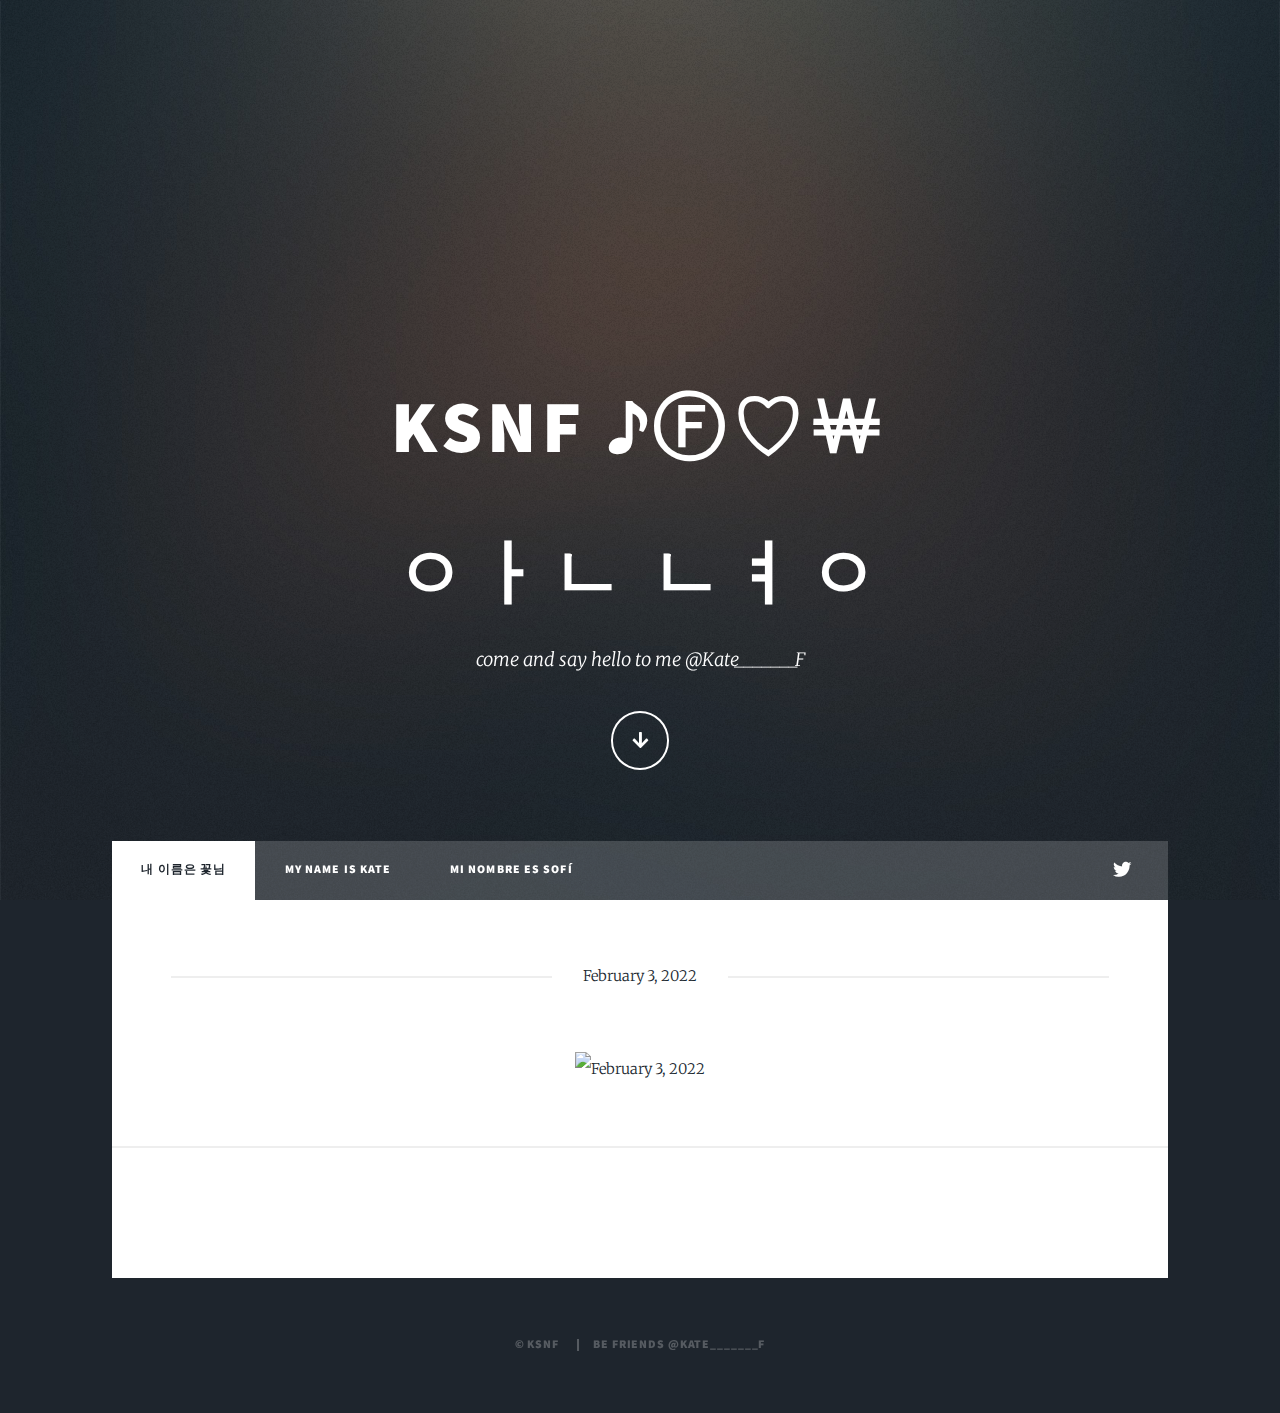
==== commit 953b7002: "Add files via upload" ====
--- a/index.html
+++ b/index.html
@@ -24,8 +24,8 @@
 
         <!-- Intro -->
         <div id="intro">
-            <h1>ksnf ♪ⓕ♥￦<br /> <br>
-                 ㅇㅏㄴ :D ㄴㅕㅇ </h1>
+            <h1>ksnf ♪ⓕ♡￦<br /> <br>
+                 ㅇㅏㄴ ㄴㅕㅇ </h1>
             <p> come and say hello to me <a href="https://twitter.com/Kate_______F">@Kate_______F</a> <!--also here, <a href="http://www.youtube.com/channel/UCAyPNkXeCRM6G9emBS58mYw">YouTube channel</a><br />
                 and here too ; ) Gracias♡ <a href="https://soundcloud.app.goo.gl/7idDc">Es Mi SoundCloud</a>.--></p>
             <ul class="actions">
@@ -35,7 +35,7 @@
 
         <!-- Header -->
         <header id="header">
-            <a href="index.html" class="logo">꽃님</a>
+            <a href="https://mellamosofi.github.io/ksnf-kkotnim/" class="logo">꽃님</a>
         </header>
 
         <!-- Nav -->
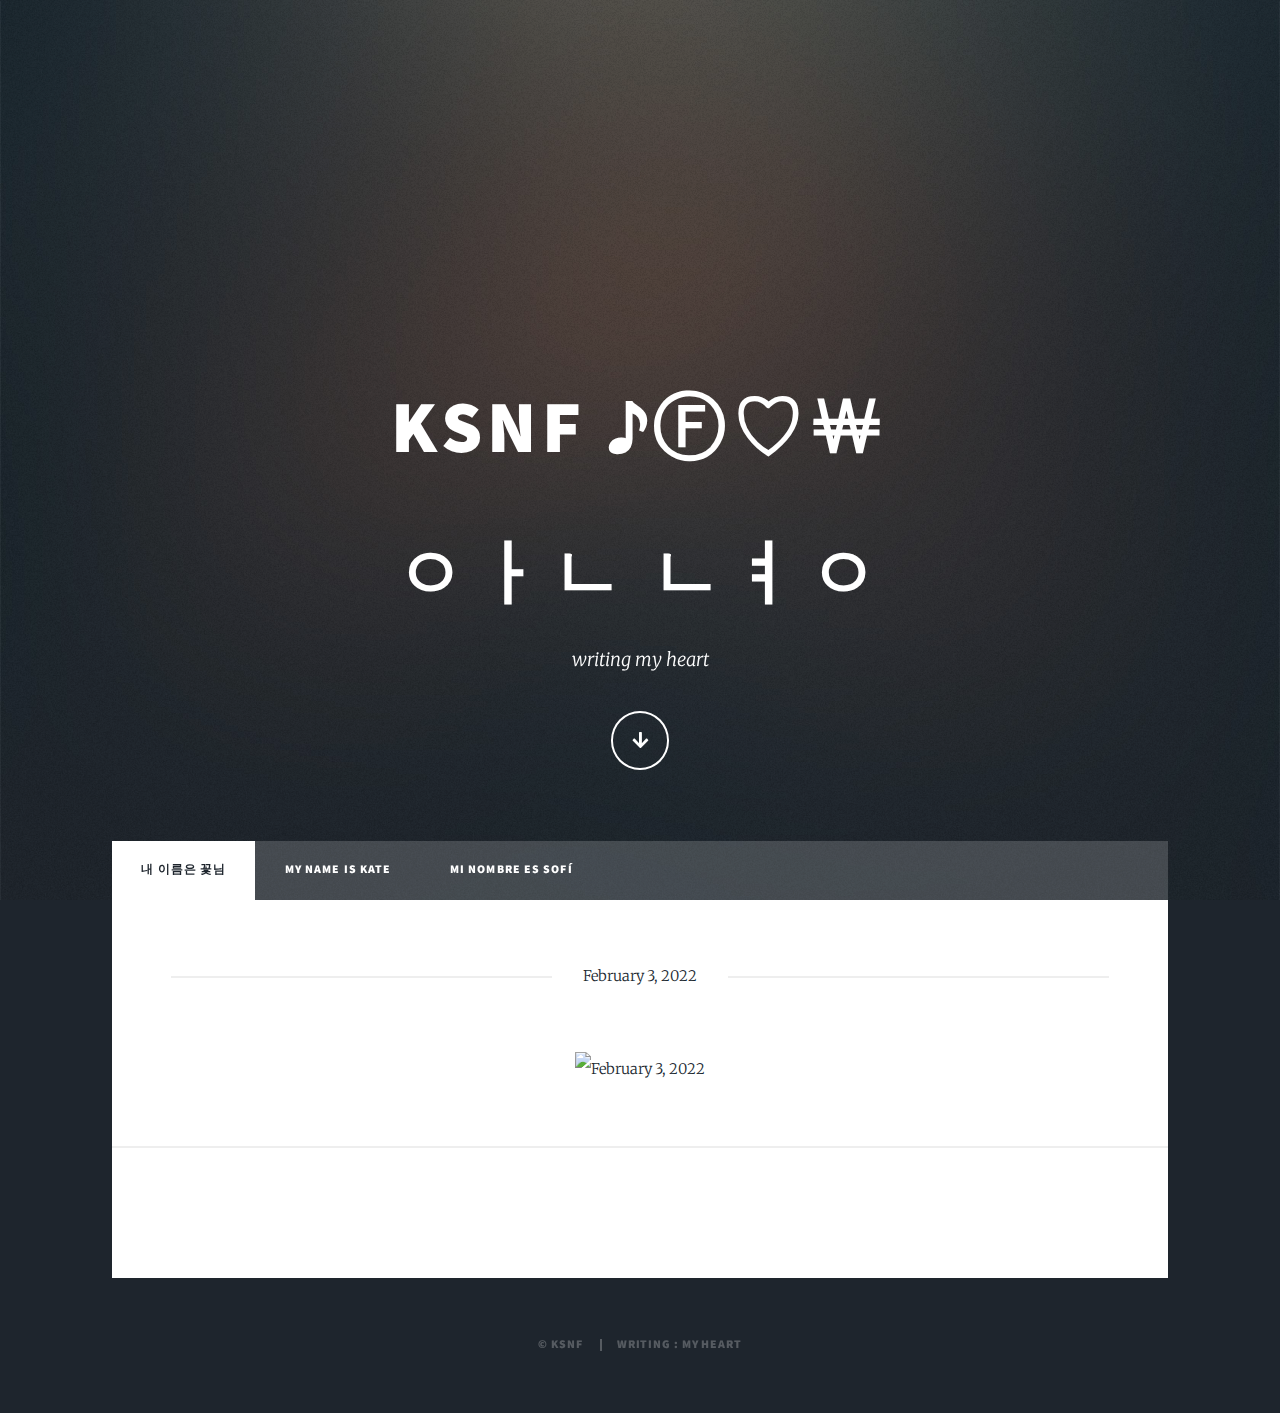
==== commit 20b0085c: "Add files via upload" ====
--- a/index.html
+++ b/index.html
@@ -26,7 +26,7 @@
         <div id="intro">
             <h1>ksnf ♪ⓕ♡￦<br /> <br>
                  ㅇㅏㄴ ㄴㅕㅇ </h1>
-            <p> come and say hello to me <a href="https://twitter.com/Kate_______F">@Kate_______F</a> <!--also here, <a href="http://www.youtube.com/channel/UCAyPNkXeCRM6G9emBS58mYw">YouTube channel</a><br />
+            <p> writing <a href="https://brunch.co.kr/@mellamosofi"> my heart </a> <!--also here, <a href="http://www.youtube.com/channel/UCAyPNkXeCRM6G9emBS58mYw">YouTube channel</a><br />
                 and here too ; ) Gracias♡ <a href="https://soundcloud.app.goo.gl/7idDc">Es Mi SoundCloud</a>.--></p>
             <ul class="actions">
                 <li><a href="#header" class="button icon solid solo fa-arrow-down scrolly">Continue</a></li>
@@ -35,7 +35,7 @@
 
         <!-- Header -->
         <header id="header">
-            <a href="https://mellamosofi.github.io/ksnf-kkotnim/" class="logo">꽃님</a>
+            <a href="index.html" class="logo">꽃님</a>
         </header>
 
         <!-- Nav -->
@@ -46,7 +46,7 @@
                 <li><a href="elements.html">Mi Nombre es Sofí</a></li>
             </ul>
             <ul class="icons">
-                <li><a href="https://twitter.com/Kate_______F" class="icon brands fa-twitter"><span class="label">Twitter</span></a></li>
+                <!--<li><a href="https://twitter.com/Kate_______F" class="icon brands fa-twitter"><span class="label">Twitter</span></a></li>-->
                 <!--<li><a href="#" class="icon brands fa-facebook-f"><span class="label">Facebook</span></a></li>-->
                 <!--<li><a href="#" class="icon brands fa-instagram"><span class="label">Instagram</span></a></li>-->
                 <!--<li><a href="#" class="icon brands fa-github"><span class="label">GitHub</span></a></li>-->
@@ -218,7 +218,7 @@
         <div id="copyright">
             <ul>
                 <li>&copy; KSNF</li>
-                <li> be friends <a href="https://twitter.com/Kate_______F">@Kate_______F</a> </li>
+                <li> writing : <a href="https://brunch.co.kr/@mellamosofi"> my heart </a> </li>
             </ul>
         </div>
 
--- a/assets/css/main.css
+++ b/assets/css/main.css
@@ -3362,7 +3362,7 @@
     left: 0;
     width: 100%;
     height: 100%;
-    background-color: #212931;
+    background-color: #356095;
     background-image: url("../../images/overlay.png"), linear-gradient(0deg, rgba(0, 0, 0, 0.1), rgba(0, 0, 0, 0.1)), url("../../images/bg.jpg");
     background-size: auto, auto, 100% auto;
     background-position: center, center, top center;
@@ -3387,7 +3387,7 @@
     -webkit-transition-delay: 0.75s;
     -ms-transition-delay: 0.75s;
     transition-delay: 0.75s;
-    background: #1e252d;
+    background: #356095;
     content: '';
     display: block;
     height: 100%;
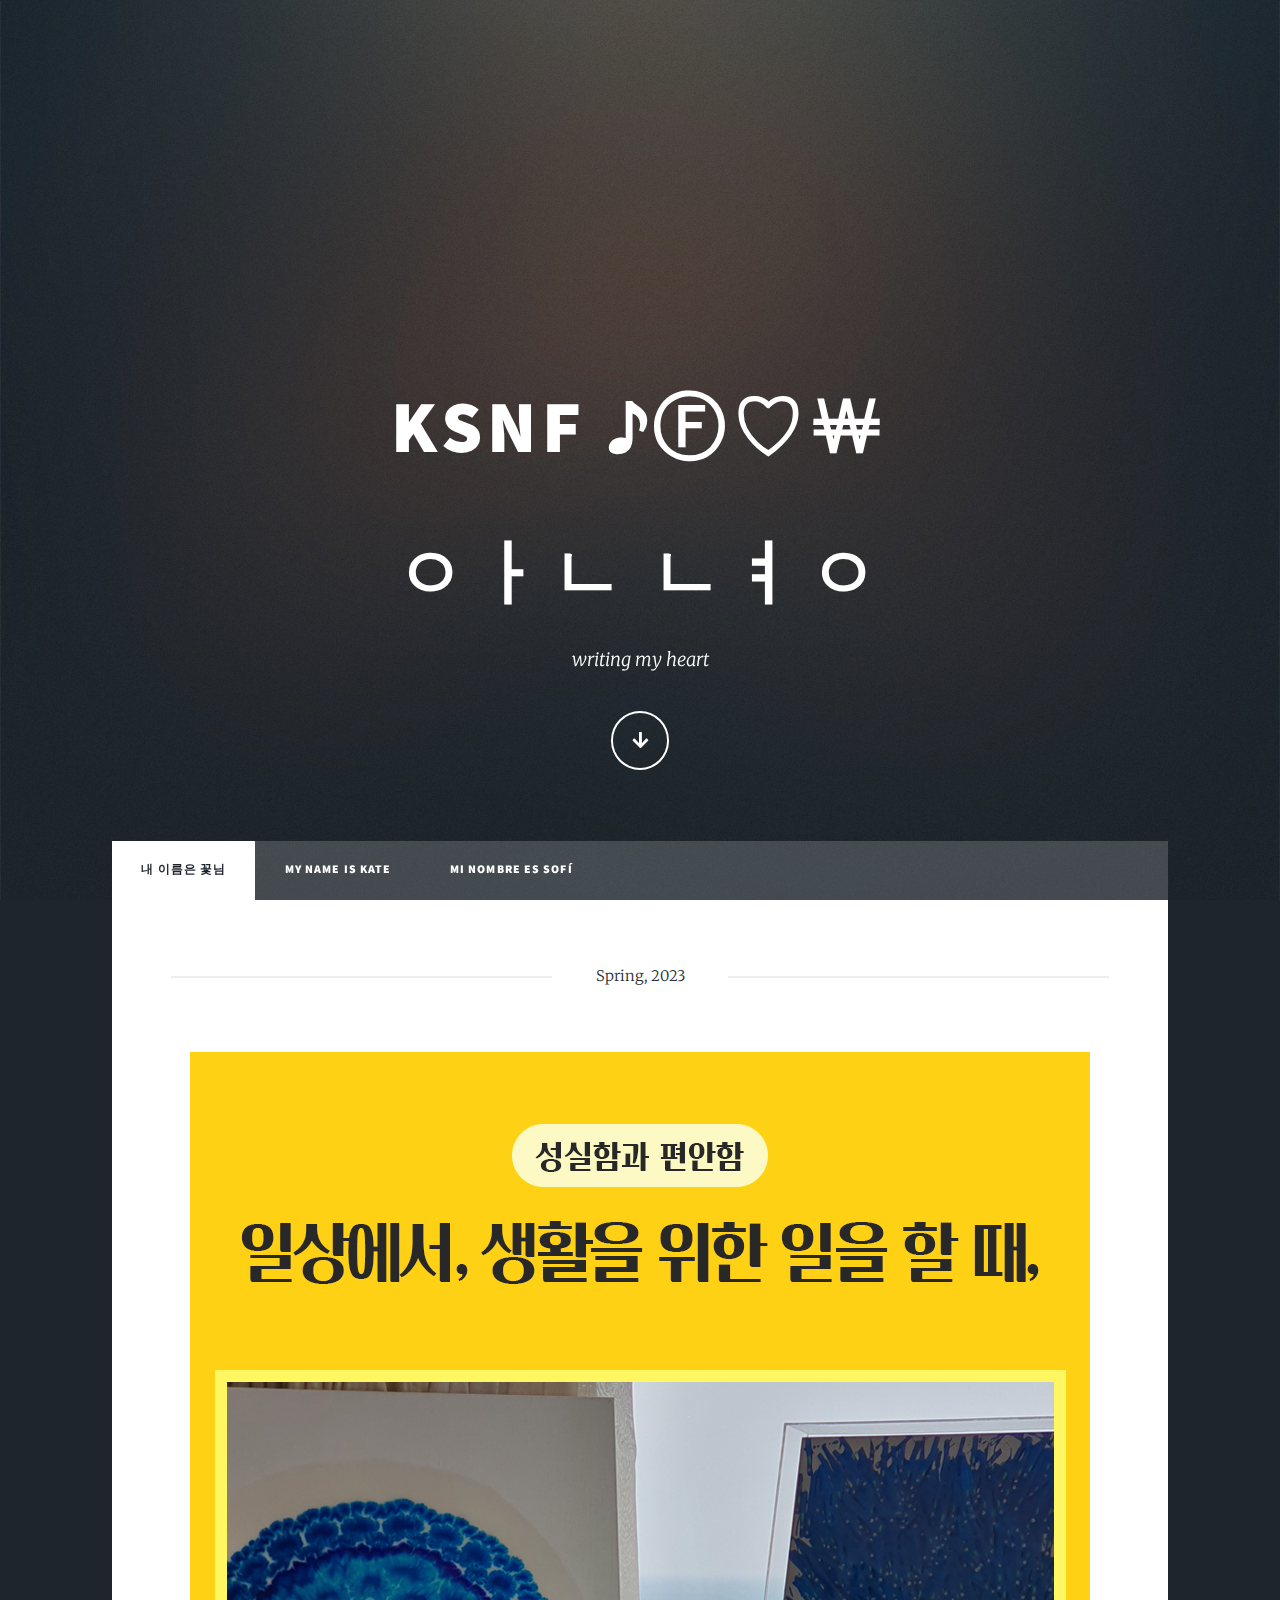
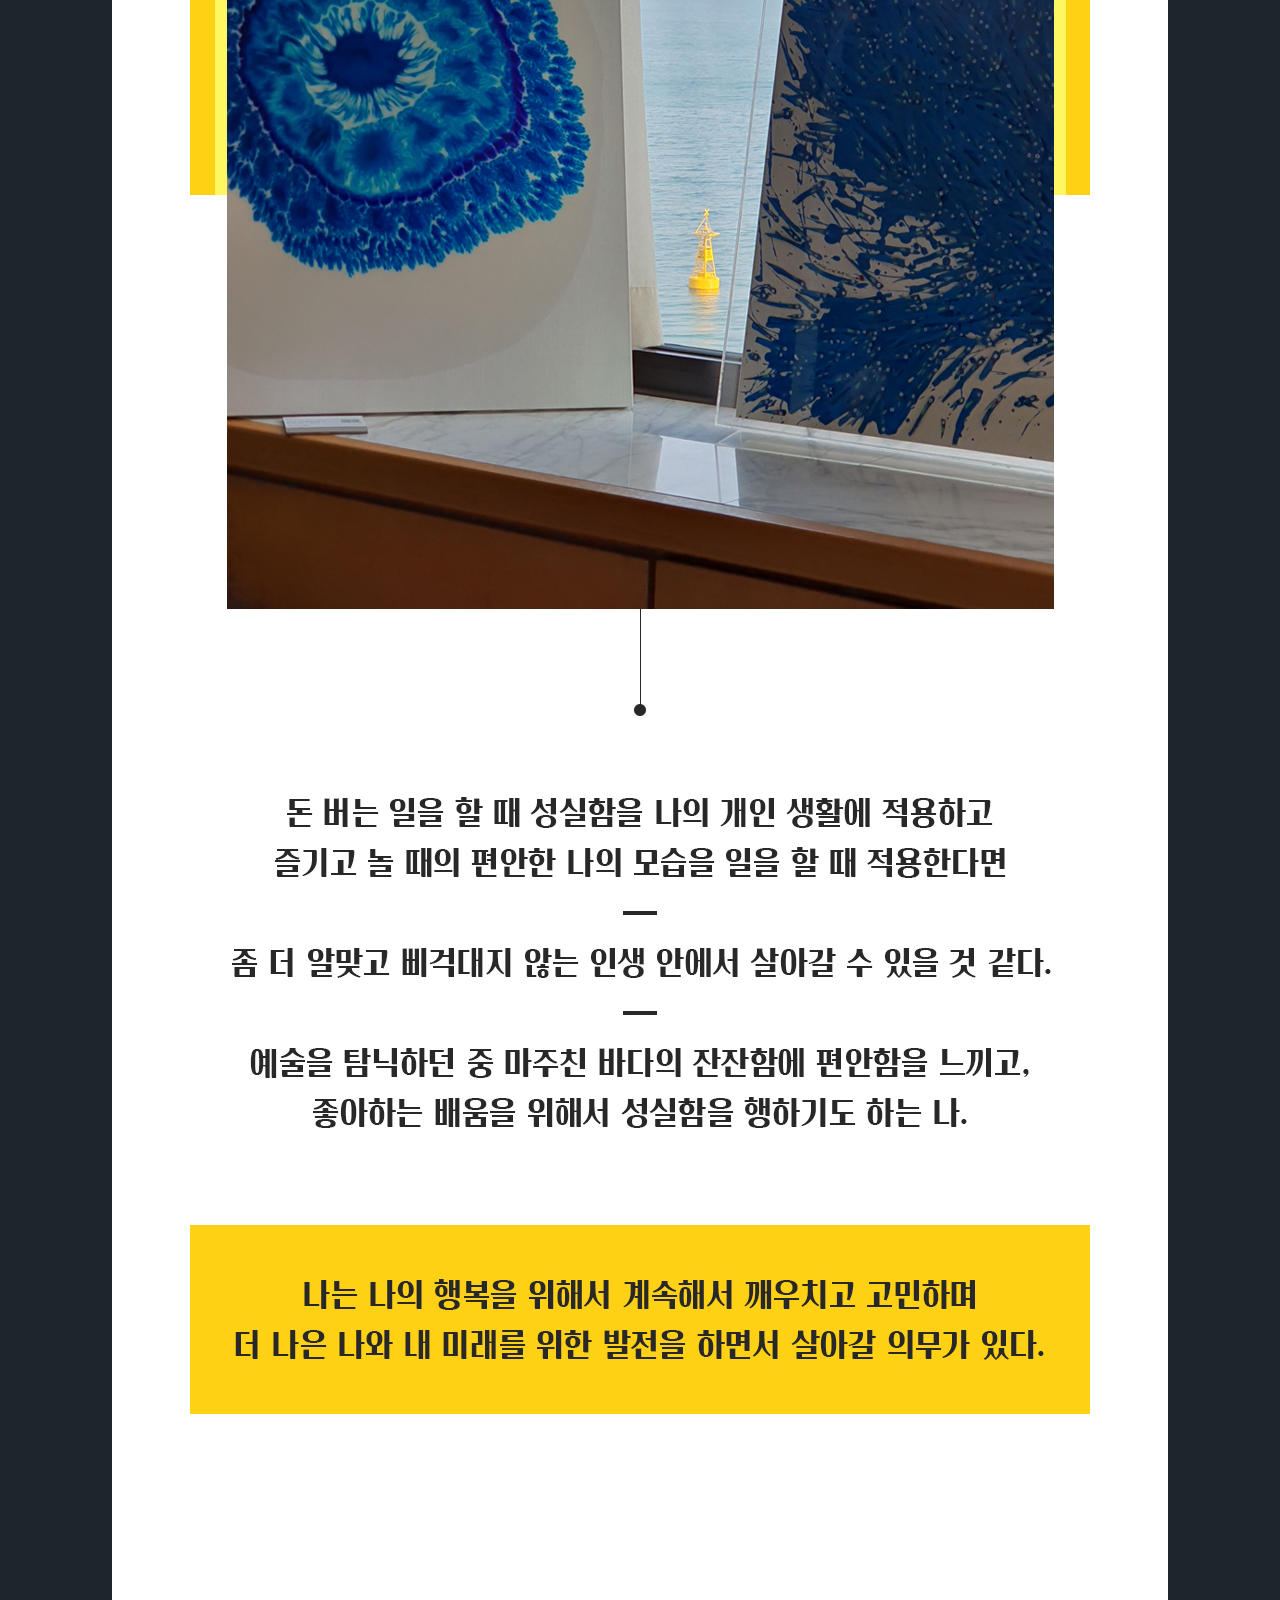
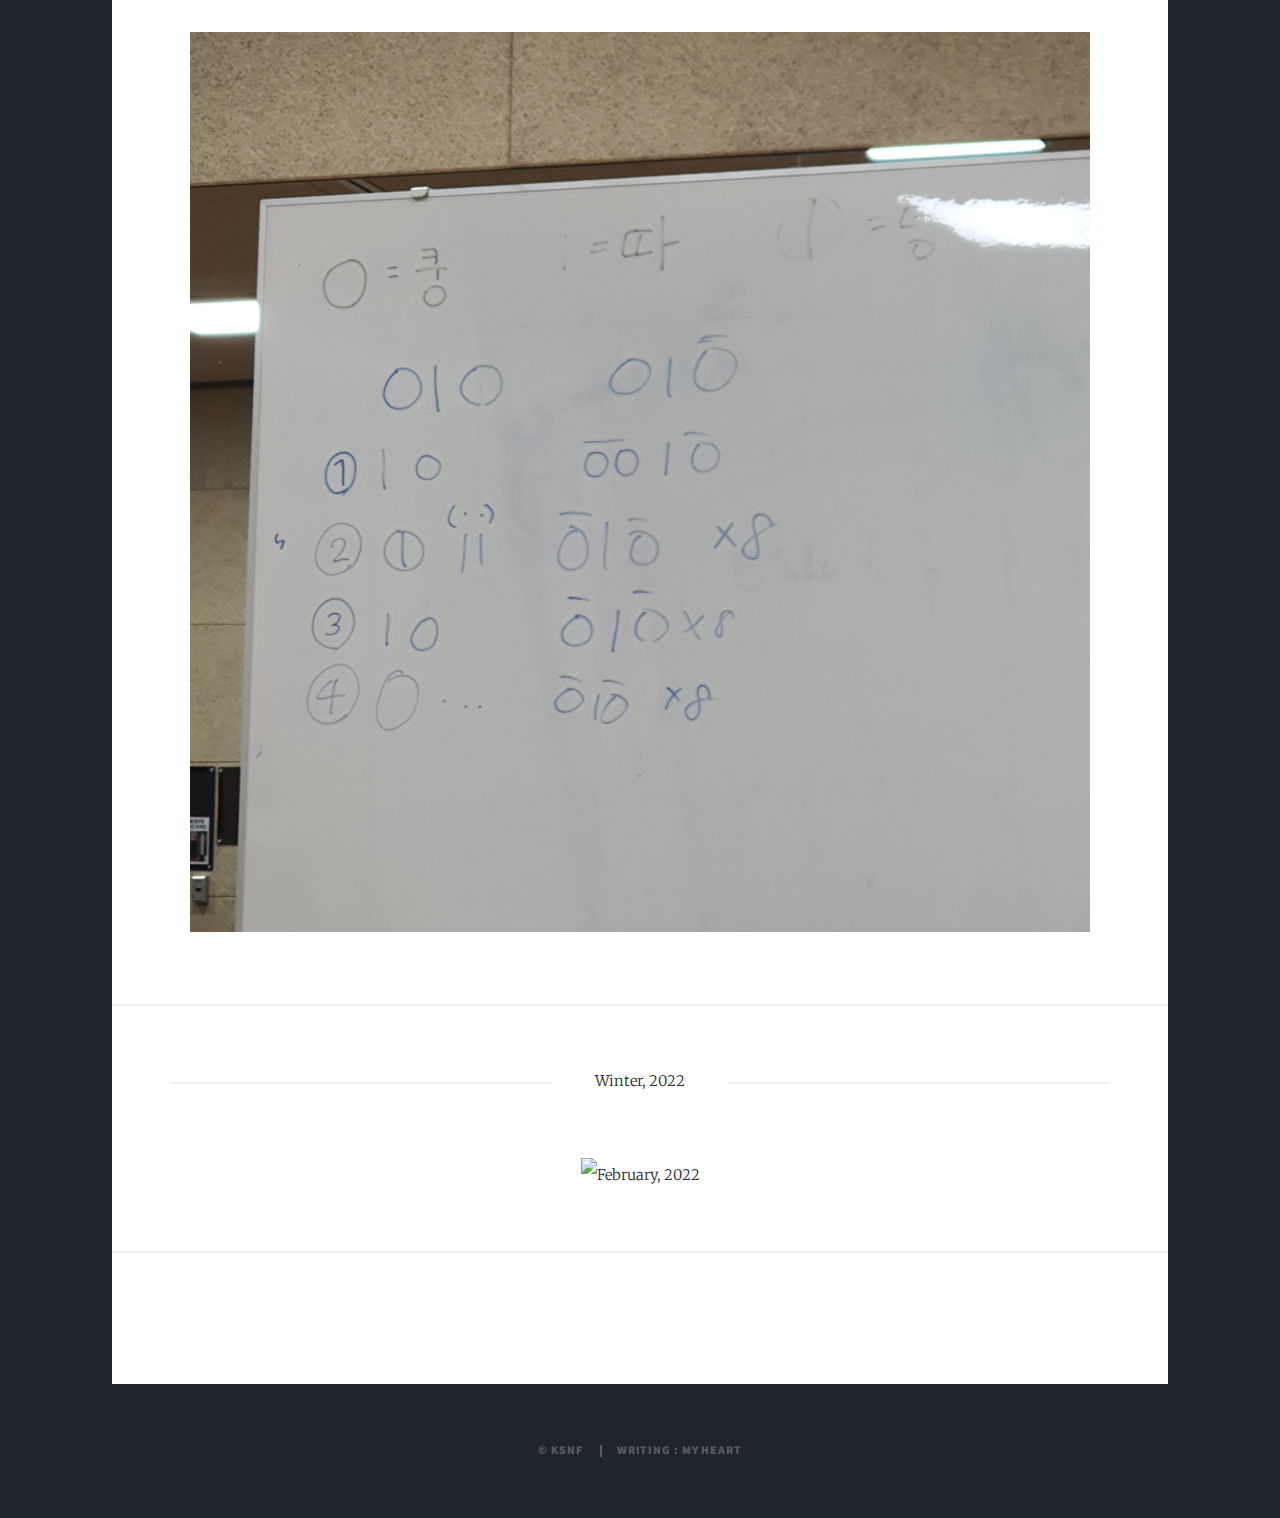
==== commit 8f631dfc: "Add files via upload" ====
--- a/index.html
+++ b/index.html
@@ -59,14 +59,29 @@
             <!-- Featured Post -->
             <article class="post featured">
                 <header class="major">
-                    <span class="date">February 3, 2022</span>
+                    <span class="date">Spring, 2023</span>
                     <!--<h2><a href="#">And this is a<br />
                             massive headline</a></h2>
                     <p>Aenean ornare velit lacus varius enim ullamcorper proin aliquam<br />
                         facilisis ante sed etiam magna interdum congue. Lorem ipsum dolor<br />
                         amet nullam sed etiam veroeros.</p>-->
                 </header>
-                <a href="#" class="image main"><img src="images/pic01.png" alt="February 3, 2022" /></a>
+                <a href="#" class="image main"><img src="images/design17.jpg" alt="2023" /></a>
+                <!--<ul class="actions special">
+                    <li><a href="#" class="button large">Full Story</a></li>
+                </ul>-->
+            </article>
+            
+            <article class="post featured">
+                <header class="major">
+                    <span class="date">Winter, 2022</span>
+                    <!--<h2><a href="#">And this is a<br />
+                            massive headline</a></h2>
+                    <p>Aenean ornare velit lacus varius enim ullamcorper proin aliquam<br />
+                        facilisis ante sed etiam magna interdum congue. Lorem ipsum dolor<br />
+                        amet nullam sed etiam veroeros.</p>-->
+                </header>
+                <a href="#" class="image main"><img src="images/pic01.png" alt="February, 2022" /></a>
                 <!--<ul class="actions special">
                     <li><a href="#" class="button large">Full Story</a></li>
                 </ul>-->
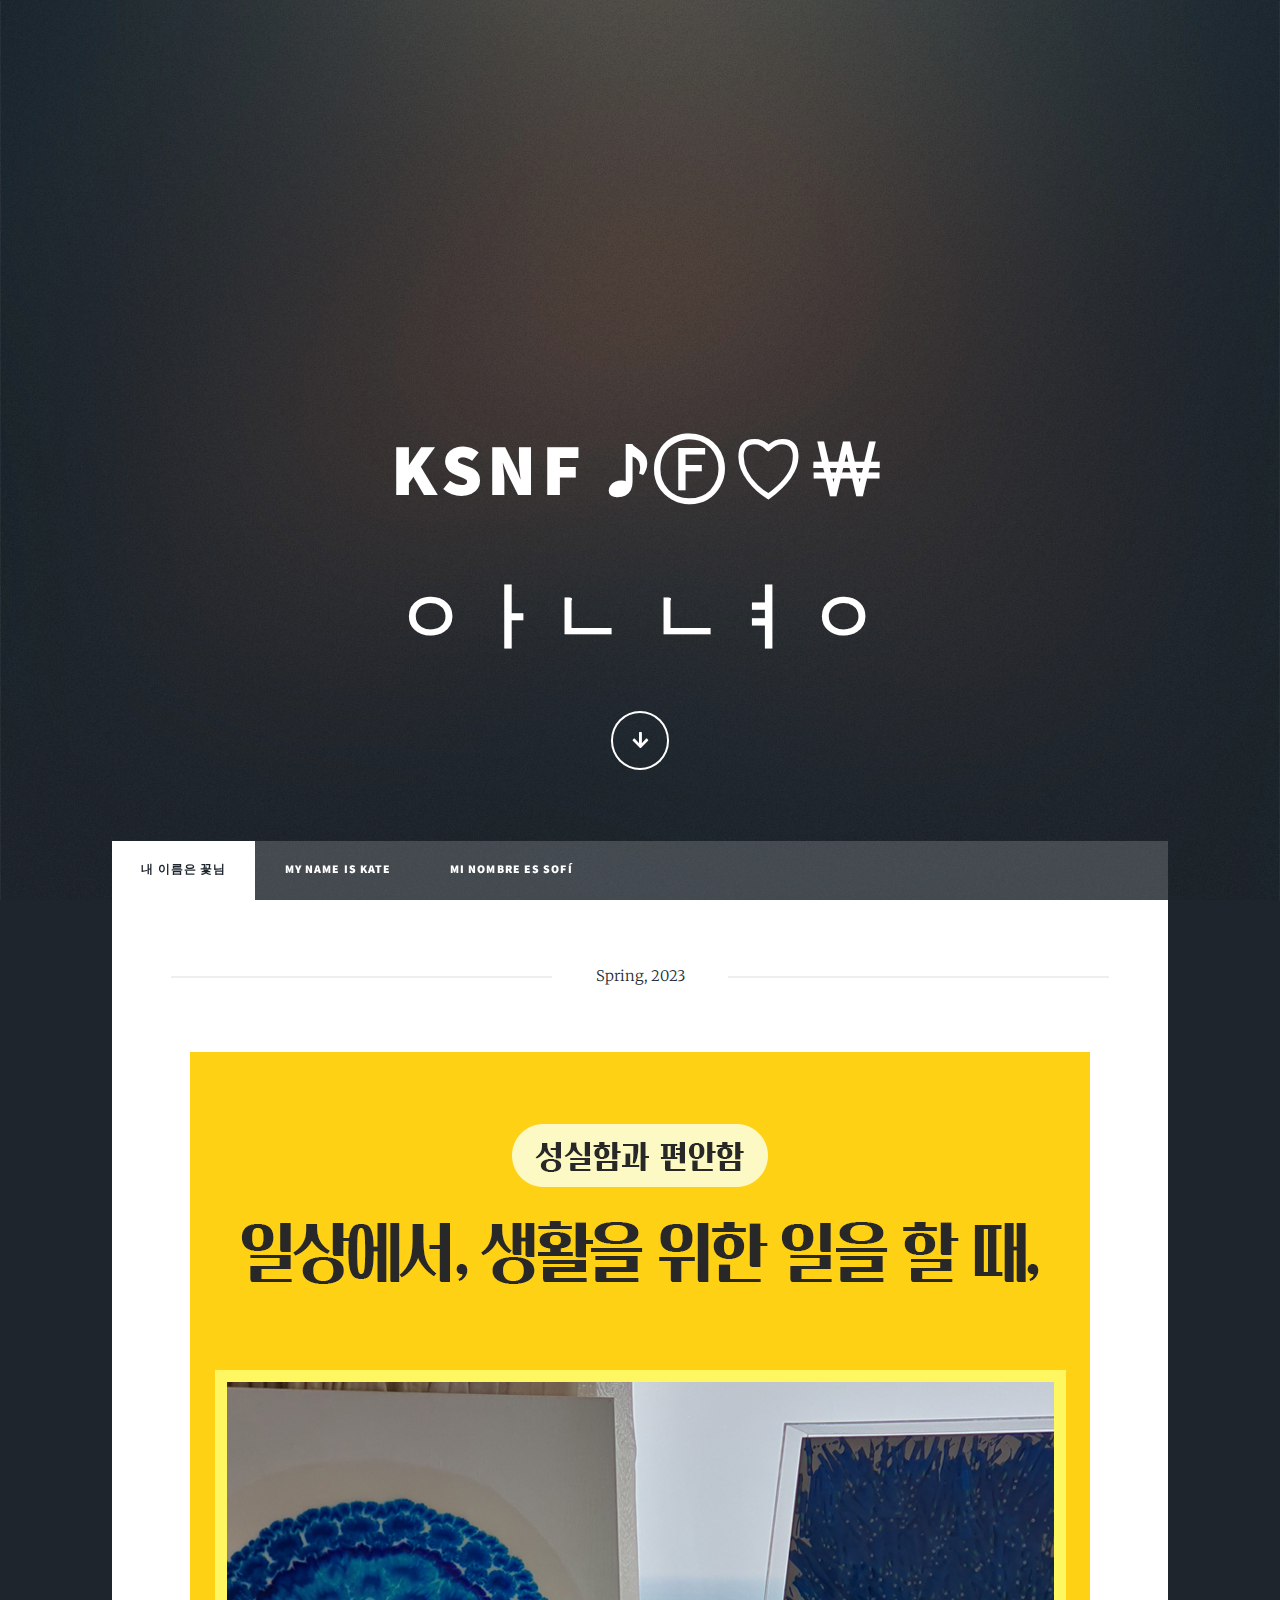
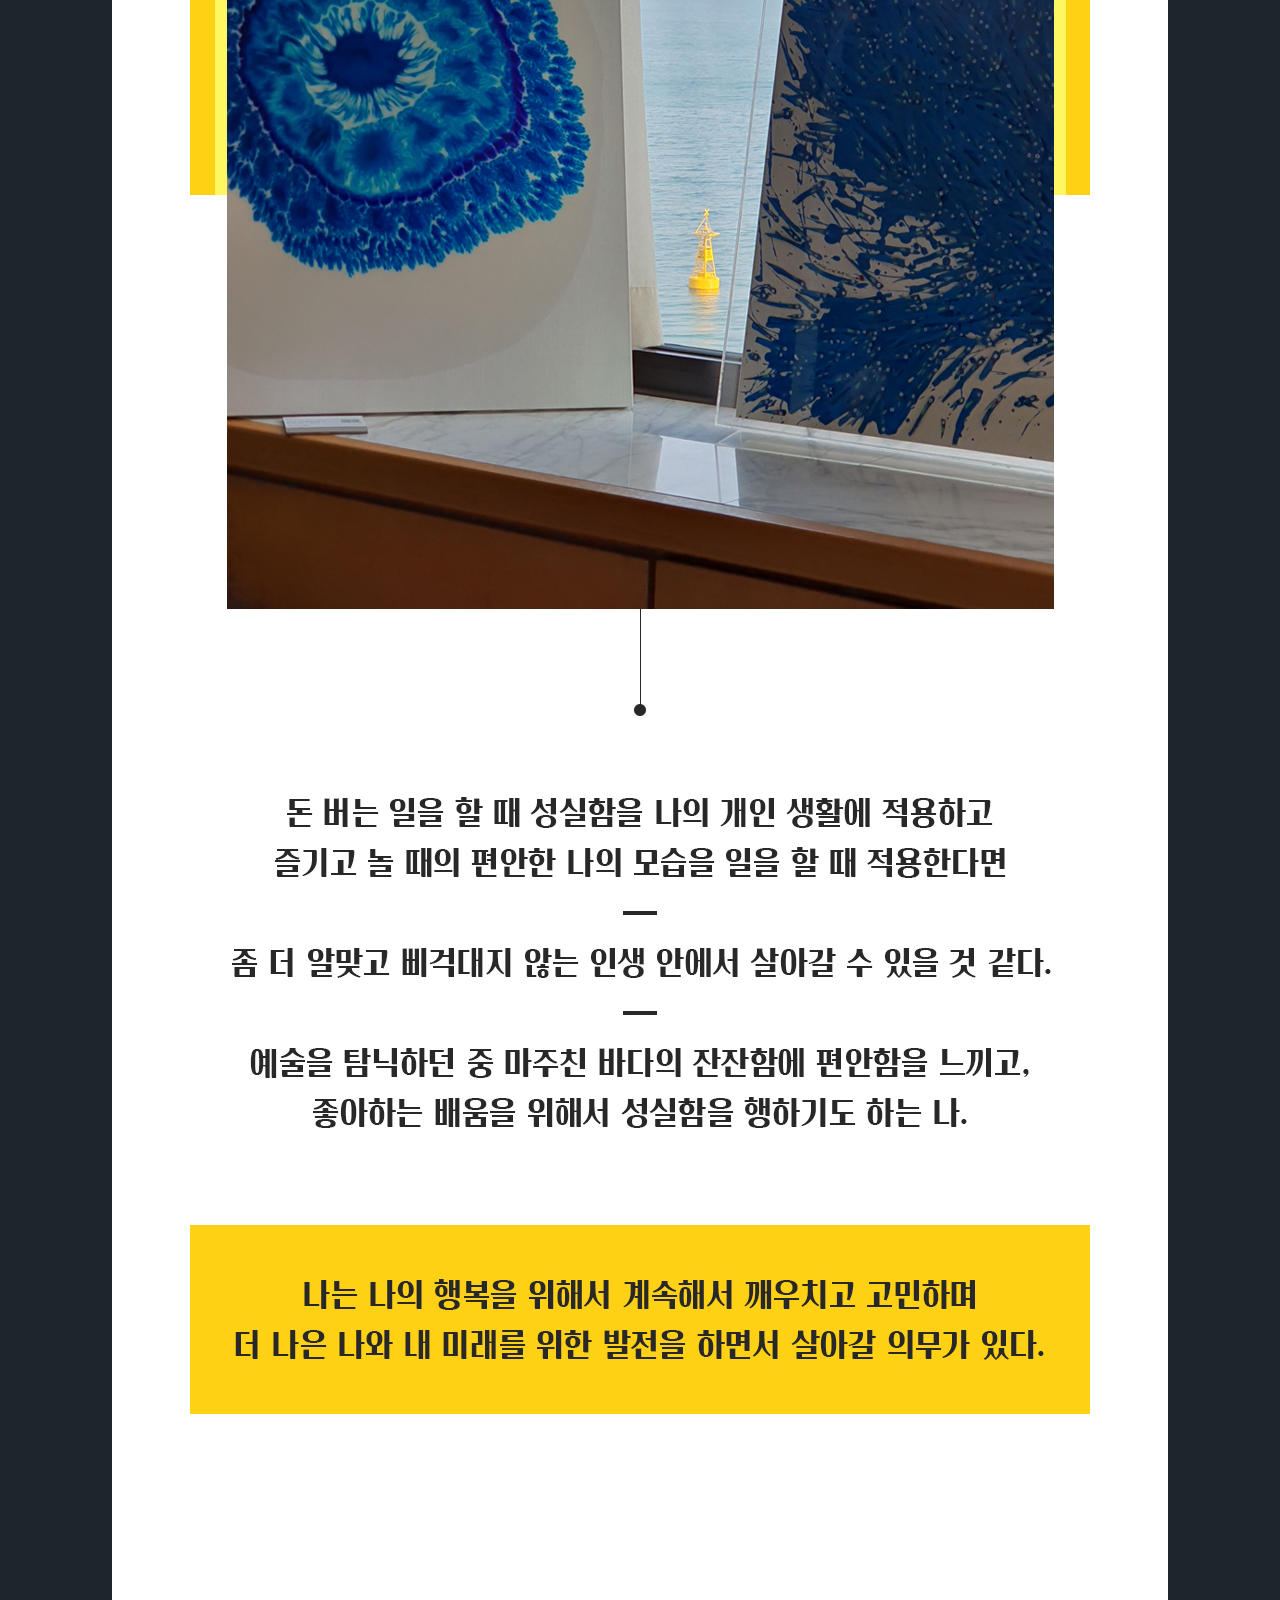
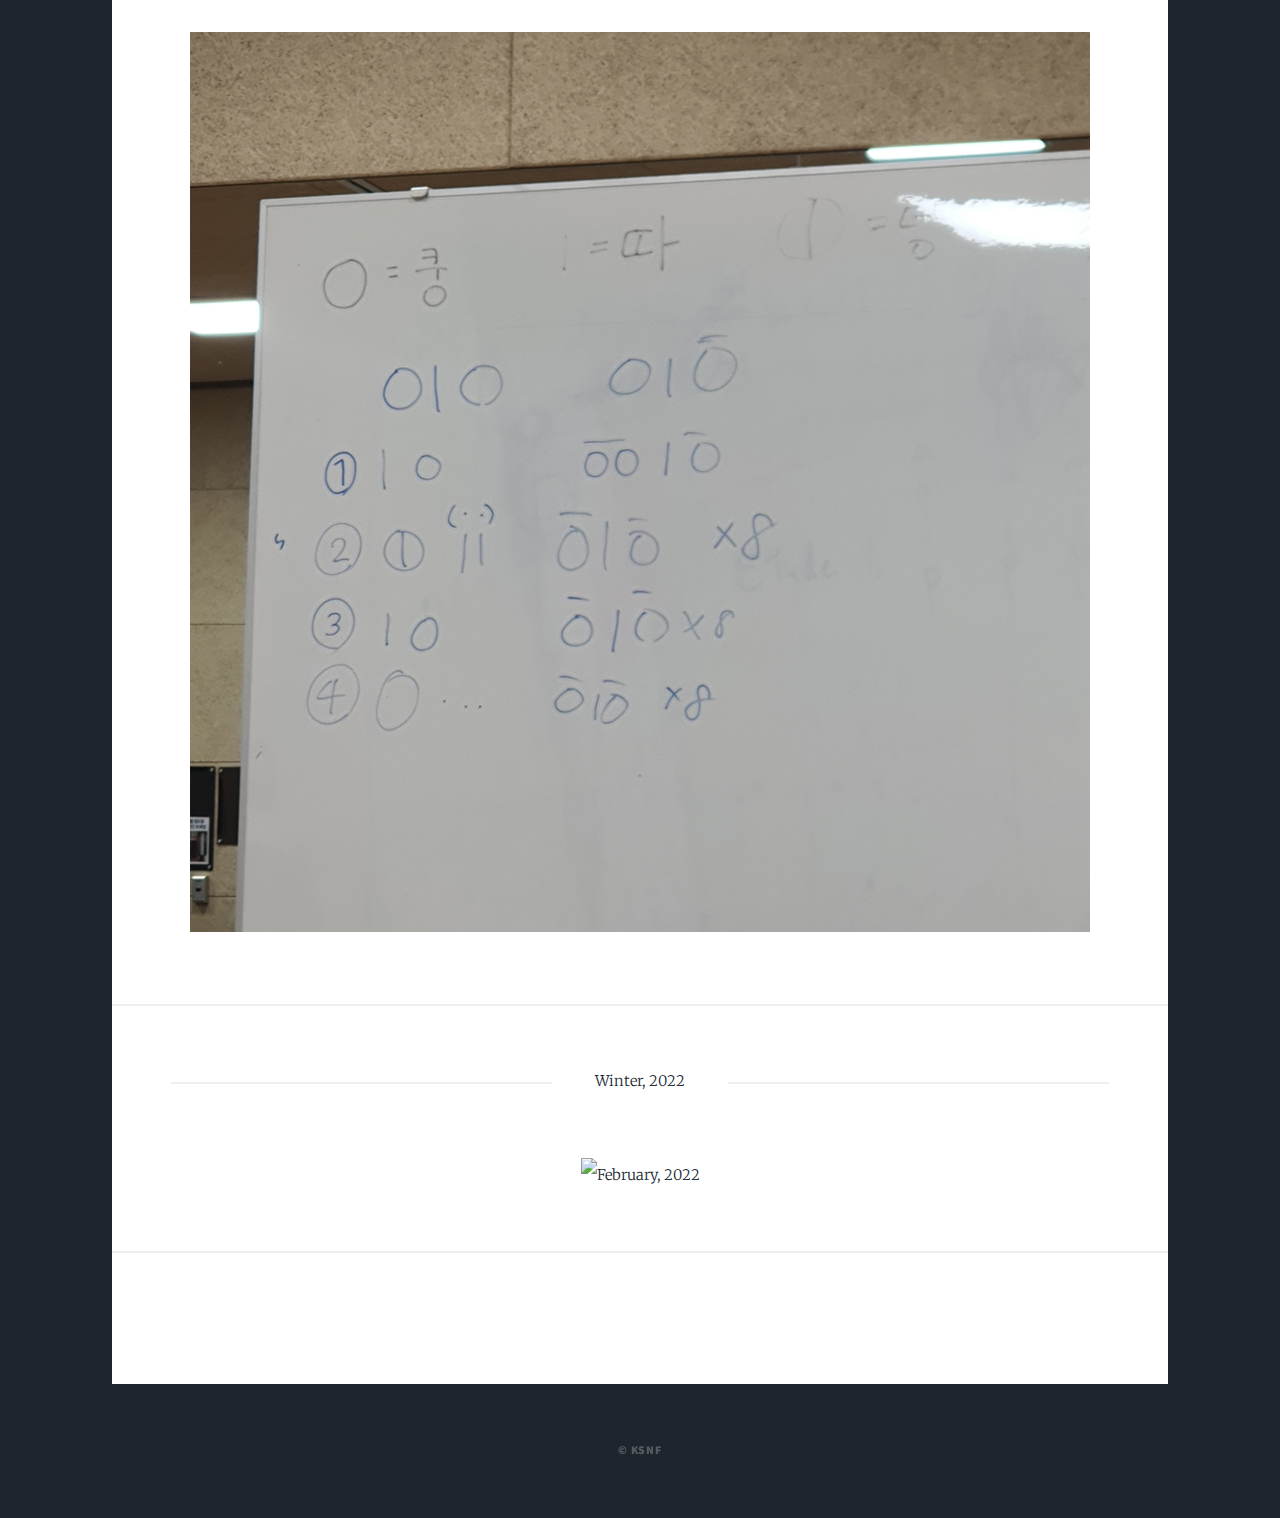
==== commit 17830327: "Add files via upload" ====
--- a/index.html
+++ b/index.html
@@ -26,7 +26,7 @@
         <div id="intro">
             <h1>ksnf ♪ⓕ♡￦<br /> <br>
                  ㅇㅏㄴ ㄴㅕㅇ </h1>
-            <p> writing <a href="https://brunch.co.kr/@mellamosofi"> my heart </a> <!--also here, <a href="http://www.youtube.com/channel/UCAyPNkXeCRM6G9emBS58mYw">YouTube channel</a><br />
+            <!--<p> writing <a href="https://brunch.co.kr/@mellamosofi"> my heart </a> also here, <a href="http://www.youtube.com/channel/UCAyPNkXeCRM6G9emBS58mYw">YouTube channel</a><br />
                 and here too ; ) Gracias♡ <a href="https://soundcloud.app.goo.gl/7idDc">Es Mi SoundCloud</a>.--></p>
             <ul class="actions">
                 <li><a href="#header" class="button icon solid solo fa-arrow-down scrolly">Continue</a></li>
@@ -233,7 +233,7 @@
         <div id="copyright">
             <ul>
                 <li>&copy; KSNF</li>
-                <li> writing : <a href="https://brunch.co.kr/@mellamosofi"> my heart </a> </li>
+                <!--<li> writing : <a href="https://brunch.co.kr/@mellamosofi"> my heart </a> </li>-->
             </ul>
         </div>
 
